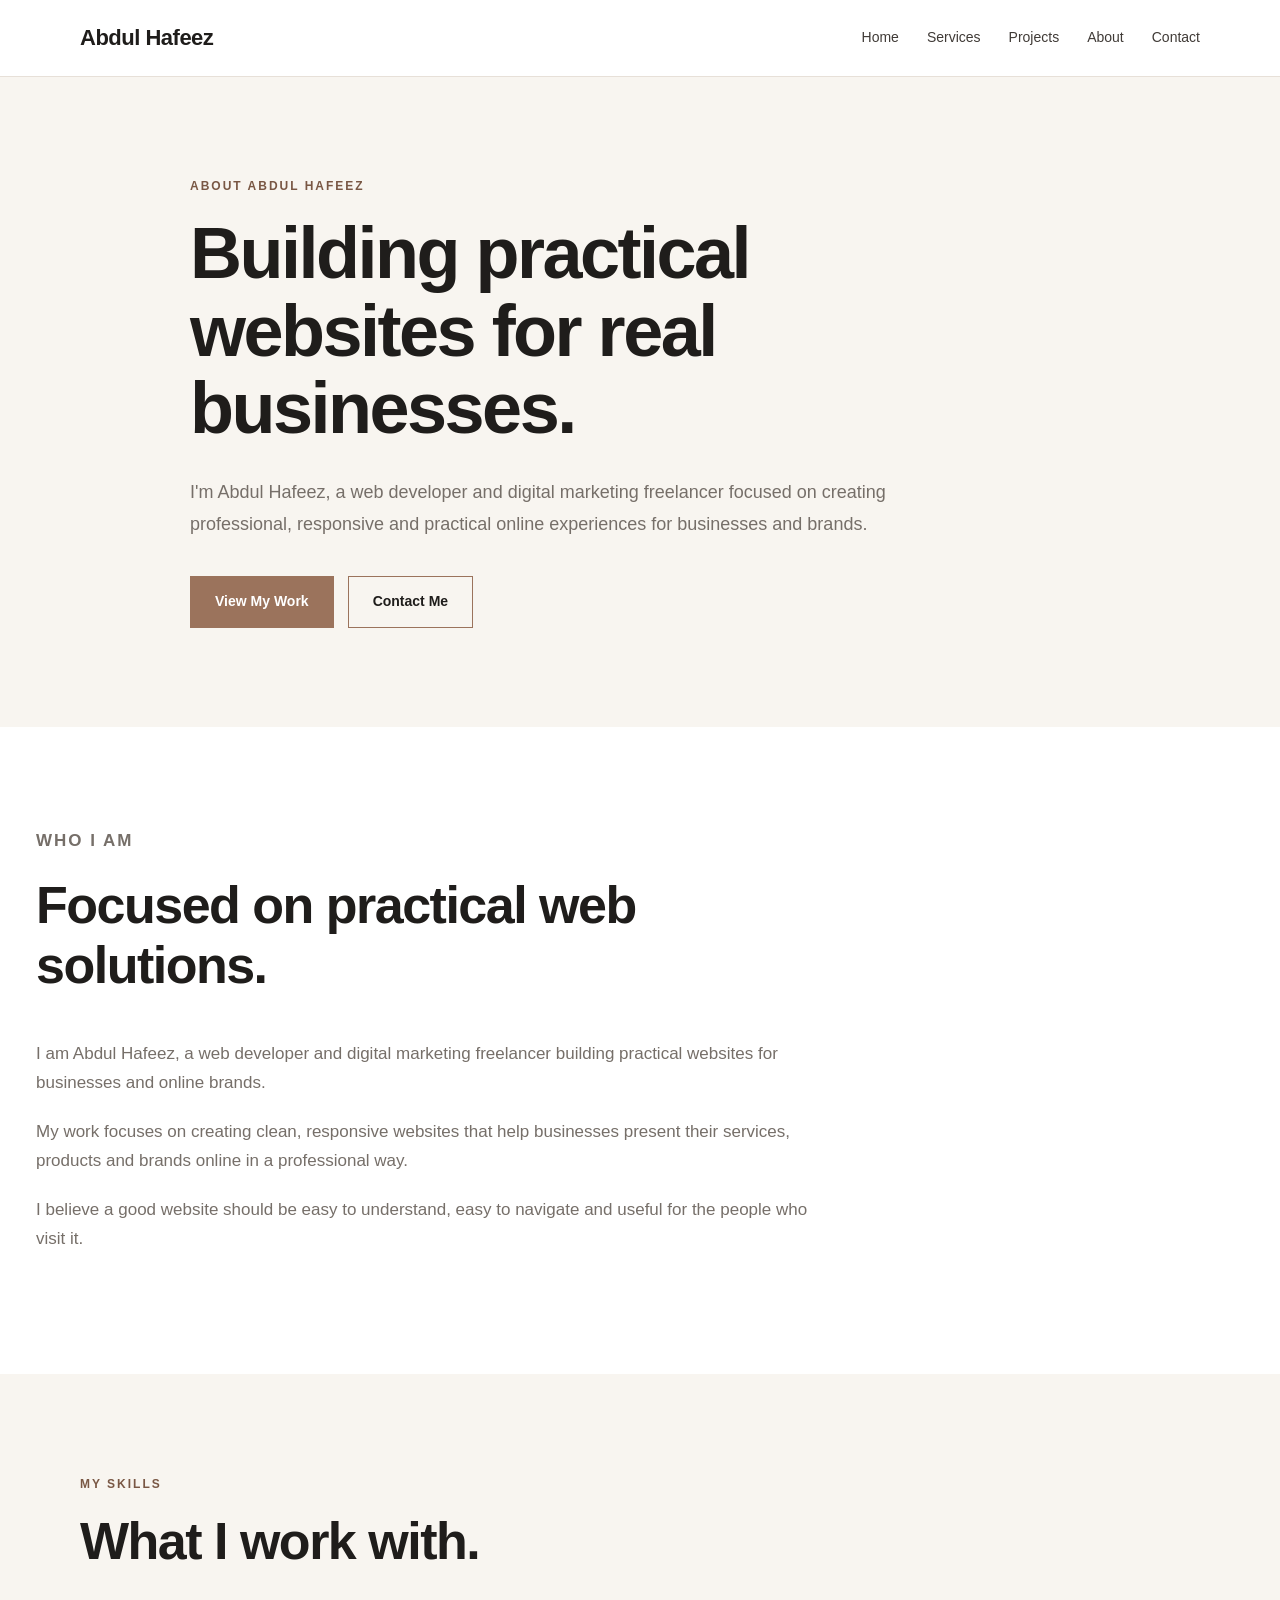
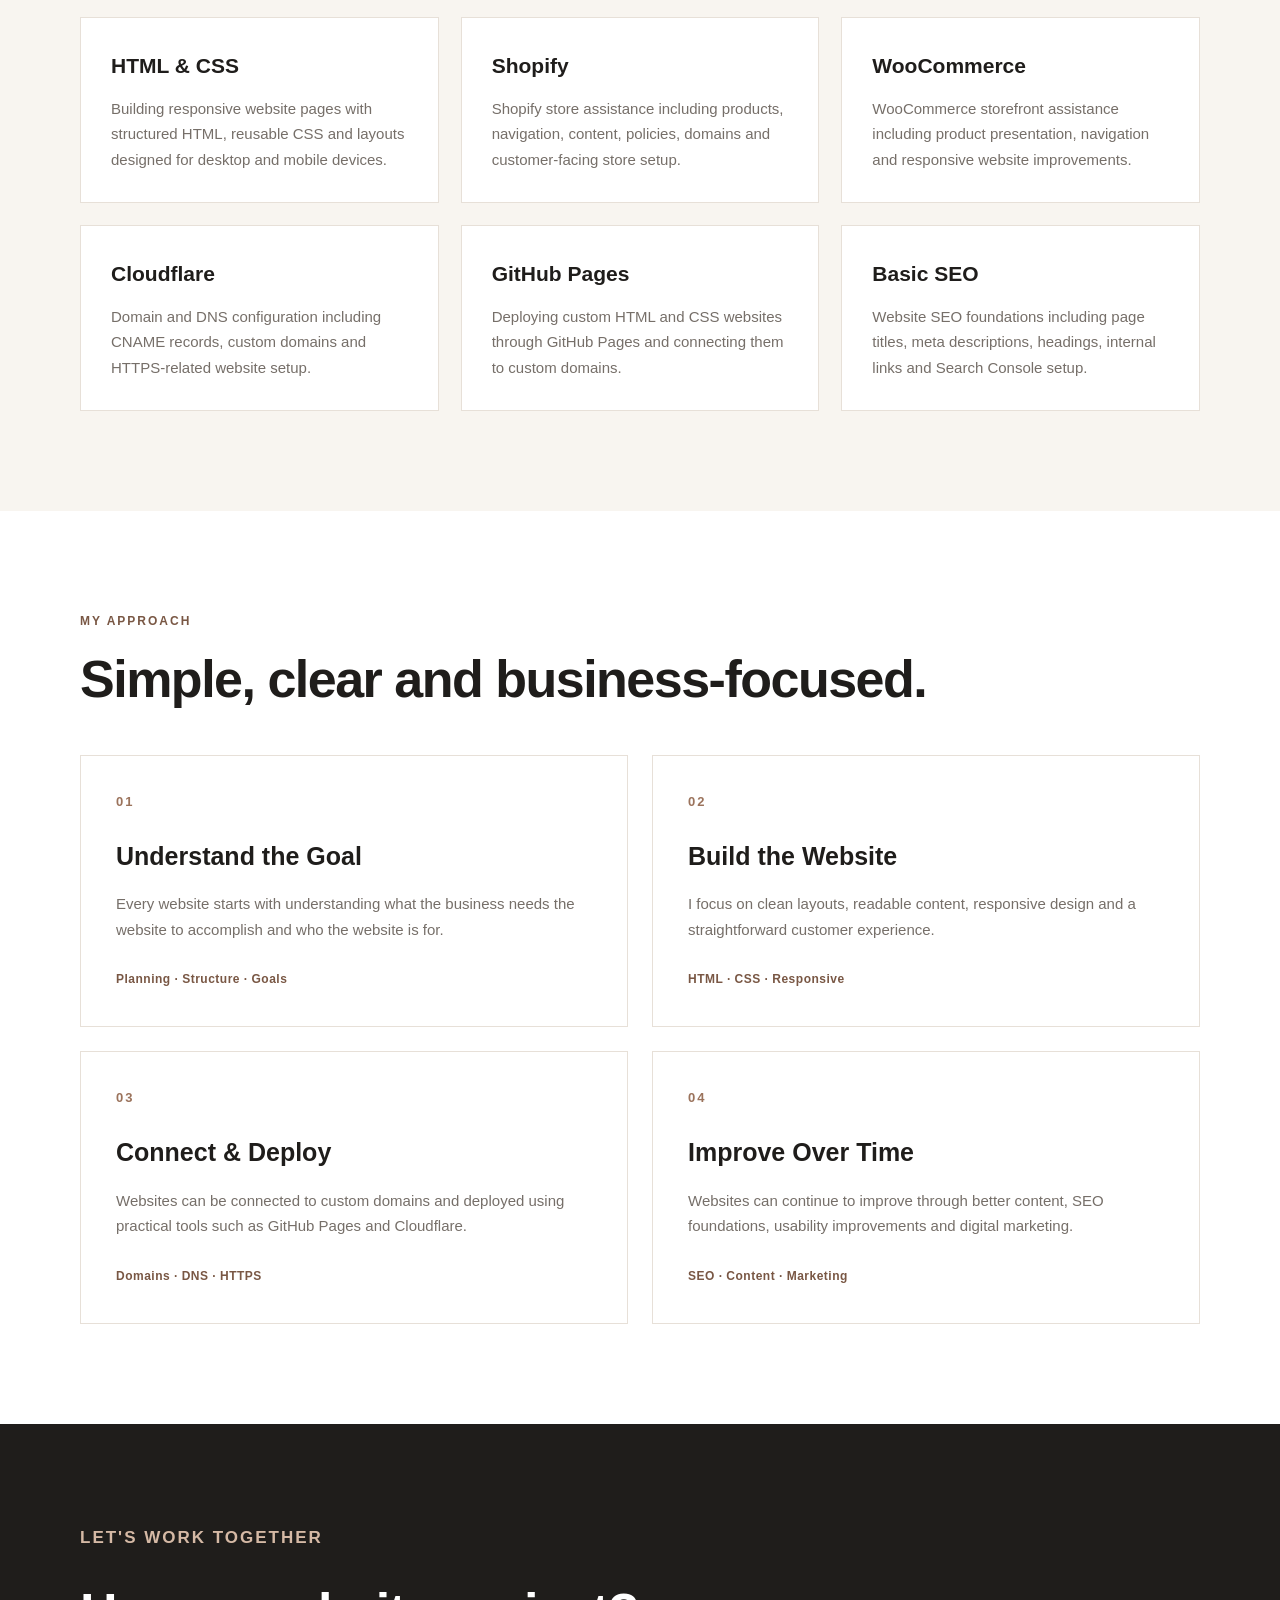
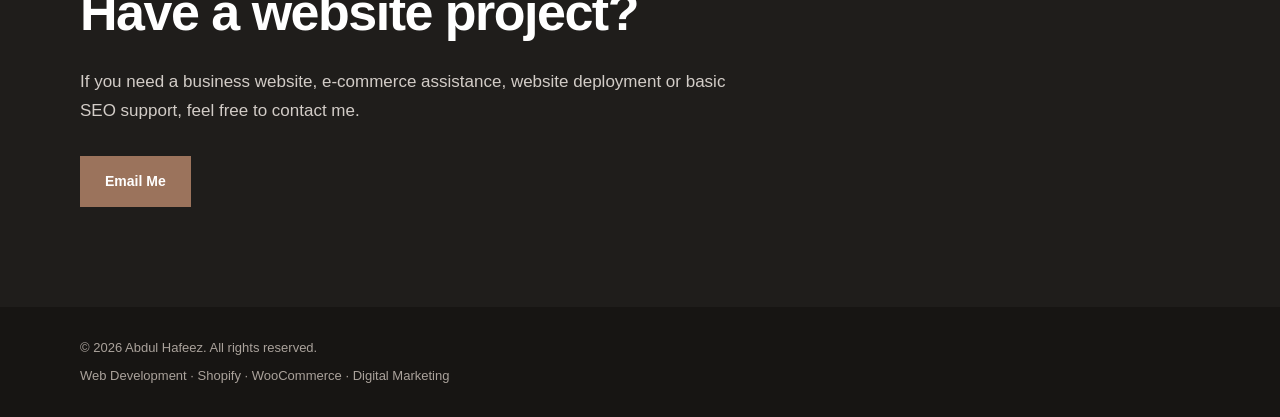
==== about.html @ 1d826103 "Create about.html" ====
<!DOCTYPE html>
<html lang="en">
<head>
  <meta charset="UTF-8">
  <meta name="viewport" content="width=device-width, initial-scale=1.0">

  <title>About Abdul Hafeez | Web Developer & Digital Marketing Freelancer</title>

  <meta name="description" content="Learn about Abdul Hafeez, a web developer and digital marketing freelancer focused on business websites, Shopify, WooCommerce, DNS, deployment and basic SEO.">

  <link rel="stylesheet" href="style.css">
</head>

<body>

<header class="site-header">
  <div class="container nav">

    <a href="index.html" class="logo">
      Abdul Hafeez
    </a>

    <nav>
      <a href="index.html">Home</a>
      <a href="services.html">Services</a>
      <a href="projects.html">Projects</a>
      <a href="about.html">About</a>
      <a href="index.html#contact">Contact</a>
    </nav>

  </div>
</header>


<main>

<section class="hero">
  <div class="container hero-content">

    <div>
      <p class="eyebrow">ABOUT ABDUL HAFEEZ</p>

      <h1>
        Building practical websites
        for real businesses.
      </h1>

      <p class="hero-text">
        I'm Abdul Hafeez, a web developer and digital marketing freelancer
        focused on creating professional, responsive and practical online
        experiences for businesses and brands.
      </p>

      <div class="hero-buttons">
        <a href="projects.html" class="button primary">View My Work</a>
        <a href="index.html#contact" class="button secondary">Contact Me</a>
      </div>
    </div>

  </div>
</section>


<section class="section about-section">
  <div class="container">

    <p class="eyebrow">WHO I AM</p>

    <h2>Focused on practical web solutions.</h2>

    <p>
      I am Abdul Hafeez, a web developer and digital marketing freelancer
      building practical websites for businesses and online brands.
    </p>

    <p>
      My work focuses on creating clean, responsive websites that help
      businesses present their services, products and brands online in
      a professional way.
    </p>

    <p>
      I believe a good website should be easy to understand, easy to
      navigate and useful for the people who visit it.
    </p>

  </div>
</section>


<section class="section projects-section">
  <div class="container">

    <p class="eyebrow">MY SKILLS</p>

    <h2>What I work with.</h2>

    <div class="service-grid">

      <article class="card">
        <h3>HTML & CSS</h3>
        <p>
          Building responsive website pages with structured HTML,
          reusable CSS and layouts designed for desktop and mobile devices.
        </p>
      </article>


      <article class="card">
        <h3>Shopify</h3>
        <p>
          Shopify store assistance including products, navigation,
          content, policies, domains and customer-facing store setup.
        </p>
      </article>


      <article class="card">
        <h3>WooCommerce</h3>
        <p>
          WooCommerce storefront assistance including product
          presentation, navigation and responsive website improvements.
        </p>
      </article>


      <article class="card">
        <h3>Cloudflare</h3>
        <p>
          Domain and DNS configuration including CNAME records,
          custom domains and HTTPS-related website setup.
        </p>
      </article>


      <article class="card">
        <h3>GitHub Pages</h3>
        <p>
          Deploying custom HTML and CSS websites through GitHub Pages
          and connecting them to custom domains.
        </p>
      </article>


      <article class="card">
        <h3>Basic SEO</h3>
        <p>
          Website SEO foundations including page titles, meta
          descriptions, headings, internal links and Search Console setup.
        </p>
      </article>

    </div>

  </div>
</section>


<section class="section">
  <div class="container">

    <p class="eyebrow">MY APPROACH</p>

    <h2>Simple, clear and business-focused.</h2>

    <div class="project-grid">

      <article class="project-card">
        <div class="project-number">01</div>

        <h3>Understand the Goal</h3>

        <p>
          Every website starts with understanding what the business
          needs the website to accomplish and who the website is for.
        </p>

        <span>Planning · Structure · Goals</span>
      </article>


      <article class="project-card">
        <div class="project-number">02</div>

        <h3>Build the Website</h3>

        <p>
          I focus on clean layouts, readable content, responsive design
          and a straightforward customer experience.
        </p>

        <span>HTML · CSS · Responsive</span>
      </article>


      <article class="project-card">
        <div class="project-number">03</div>

        <h3>Connect & Deploy</h3>

        <p>
          Websites can be connected to custom domains and deployed using
          practical tools such as GitHub Pages and Cloudflare.
        </p>

        <span>Domains · DNS · HTTPS</span>
      </article>


      <article class="project-card">
        <div class="project-number">04</div>

        <h3>Improve Over Time</h3>

        <p>
          Websites can continue to improve through better content,
          SEO foundations, usability improvements and digital marketing.
        </p>

        <span>SEO · Content · Marketing</span>
      </article>

    </div>

  </div>
</section>


<section class="section contact-section">
  <div class="container">

    <p class="eyebrow">LET'S WORK TOGETHER</p>

    <h2>Have a website project?</h2>

    <p>
      If you need a business website, e-commerce assistance,
      website deployment or basic SEO support, feel free to contact me.
    </p>

    <a href="mailto:abdulhafeez@thetradetrove.com" class="button primary">
      Email Me
    </a>

  </div>
</section>

</main>


<footer class="site-footer">
  <div class="container">

    <p>
      © 2026 Abdul Hafeez. All rights reserved.
    </p>

    <p>
      Web Development · Shopify · WooCommerce · Digital Marketing
    </p>

  </div>
</footer>

</body>
</html>
---- style.css ----
/* =========================================
   ABDUL HAFEEZ PORTFOLIO
   Main stylesheet
   ========================================= */

:root {
  --dark: #1f1d1b;
  --text: #403b37;
  --muted: #766f69;
  --cream: #f8f5f0;
  --white: #ffffff;
  --accent: #9b735c;
  --accent-dark: #795744;
  --border: #e7e0d8;
}

* {
  margin: 0;
  padding: 0;
  box-sizing: border-box;
}

html {
  scroll-behavior: smooth;
}

body {
  font-family: Arial, Helvetica, sans-serif;
  color: var(--text);
  background: var(--white);
  line-height: 1.7;
}

a {
  text-decoration: none;
  color: inherit;
}

.container {
  width: min(1120px, 92%);
  margin: 0 auto;
}


/* HEADER */

.site-header {
  position: sticky;
  top: 0;
  z-index: 1000;
  background: rgba(255, 255, 255, 0.96);
  border-bottom: 1px solid var(--border);
}

.nav {
  min-height: 76px;
  display: flex;
  align-items: center;
  justify-content: space-between;
  gap: 30px;
}

.logo {
  font-size: 22px;
  font-weight: 700;
  letter-spacing: -0.5px;
  color: var(--dark);
}

nav {
  display: flex;
  align-items: center;
  gap: 28px;
}

nav a {
  font-size: 14px;
  color: var(--text);
  transition: 0.2s ease;
}

nav a:hover {
  color: var(--accent);
}


/* HERO */

.hero {
  background: var(--cream);
  min-height: 650px;
  display: flex;
  align-items: center;
}

.hero-content {
  padding: 90px 0;
  max-width: 900px;
}

.eyebrow {
  color: var(--accent-dark);
  font-size: 12px;
  font-weight: 700;
  letter-spacing: 2px;
  margin-bottom: 18px;
}

h1 {
  max-width: 850px;
  color: var(--dark);
  font-size: clamp(42px, 6vw, 72px);
  line-height: 1.08;
  letter-spacing: -2.5px;
  margin-bottom: 28px;
}

.hero-text {
  max-width: 700px;
  color: var(--muted);
  font-size: 18px;
  line-height: 1.8;
  margin-bottom: 35px;
}

.hero-buttons {
  display: flex;
  gap: 14px;
  flex-wrap: wrap;
}

.button {
  display: inline-block;
  padding: 13px 24px;
  border: 1px solid var(--accent);
  font-size: 14px;
  font-weight: 700;
  transition: 0.2s ease;
}

.button.primary {
  background: var(--accent);
  color: var(--white);
}

.button.primary:hover {
  background: var(--accent-dark);
  border-color: var(--accent-dark);
}

.button.secondary {
  background: transparent;
  color: var(--dark);
}

.button.secondary:hover {
  background: var(--white);
}


/* GENERAL SECTIONS */

.section {
  padding: 100px 0;
}

.section h2 {
  color: var(--dark);
  font-size: clamp(34px, 5vw, 52px);
  line-height: 1.15;
  letter-spacing: -1.5px;
  margin-bottom: 45px;
}


/* SERVICES */

.service-grid {
  display: grid;
  grid-template-columns: repeat(3, 1fr);
  gap: 22px;
}

.card {
  padding: 30px;
  border: 1px solid var(--border);
  background: var(--white);
  transition: 0.2s ease;
}

.card:hover {
  transform: translateY(-4px);
  border-color: var(--accent);
}

.card h3 {
  color: var(--dark);
  font-size: 21px;
  margin-bottom: 12px;
}

.card p {
  color: var(--muted);
  font-size: 15px;
}


/* PROJECTS */

.projects-section {
  background: var(--cream);
}

.project-grid {
  display: grid;
  grid-template-columns: repeat(2, 1fr);
  gap: 24px;
}

.project-card {
  position: relative;
  padding: 35px;
  background: var(--white);
  border: 1px solid var(--border);
  min-height: 270px;
}

.project-number {
  color: var(--accent);
  font-size: 13px;
  font-weight: 700;
  letter-spacing: 2px;
  margin-bottom: 22px;
}

.project-card h3 {
  color: var(--dark);
  font-size: 25px;
  margin-bottom: 14px;
}

.project-card p {
  color: var(--muted);
  font-size: 15px;
  margin-bottom: 22px;
}

.project-card span {
  color: var(--accent-dark);
  font-size: 12px;
  font-weight: 700;
  letter-spacing: 0.5px;
}


/* ABOUT */

.about-section {
  max-width: 900px;
}

.about-section p {
  max-width: 800px;
  color: var(--muted);
  font-size: 17px;
  margin-bottom: 20px;
}


/* CONTACT */

.contact-section {
  background: var(--dark);
}

.contact-section .eyebrow {
  color: #d5b9a5;
}

.contact-section h2 {
  color: var(--white);
  margin-bottom: 25px;
}

.contact-section p {
  max-width: 680px;
  color: #d2ccc7;
  font-size: 17px;
  margin-bottom: 30px;
}


/* FOOTER */

.site-footer {
  padding: 30px 0;
  background: #171513;
  color: #aaa29b;
  font-size: 13px;
}

.site-footer p + p {
  margin-top: 5px;
}


/* MOBILE */

@media (max-width: 800px) {

  .nav {
    min-height: auto;
    padding: 20px 0;
    align-items: flex-start;
    flex-direction: column;
  }

  nav {
    width: 100%;
    gap: 16px;
    flex-wrap: wrap;
  }

  nav a {
    font-size: 13px;
  }

  .hero {
    min-height: auto;
  }

  .hero-content {
    padding: 75px 0;
  }

  h1 {
    font-size: 46px;
    letter-spacing: -1.8px;
  }

  .hero-text {
    font-size: 16px;
  }

  .section {
    padding: 75px 0;
  }

  .service-grid {
    grid-template-columns: 1fr;
  }

  .project-grid {
    grid-template-columns: 1fr;
  }

}


@media (max-width: 500px) {

  .container {
    width: 90%;
  }

  h1 {
    font-size: 38px;
  }

  .section h2 {
    font-size: 34px;
  }

  .button {
    width: 100%;
    text-align: center;
  }

}
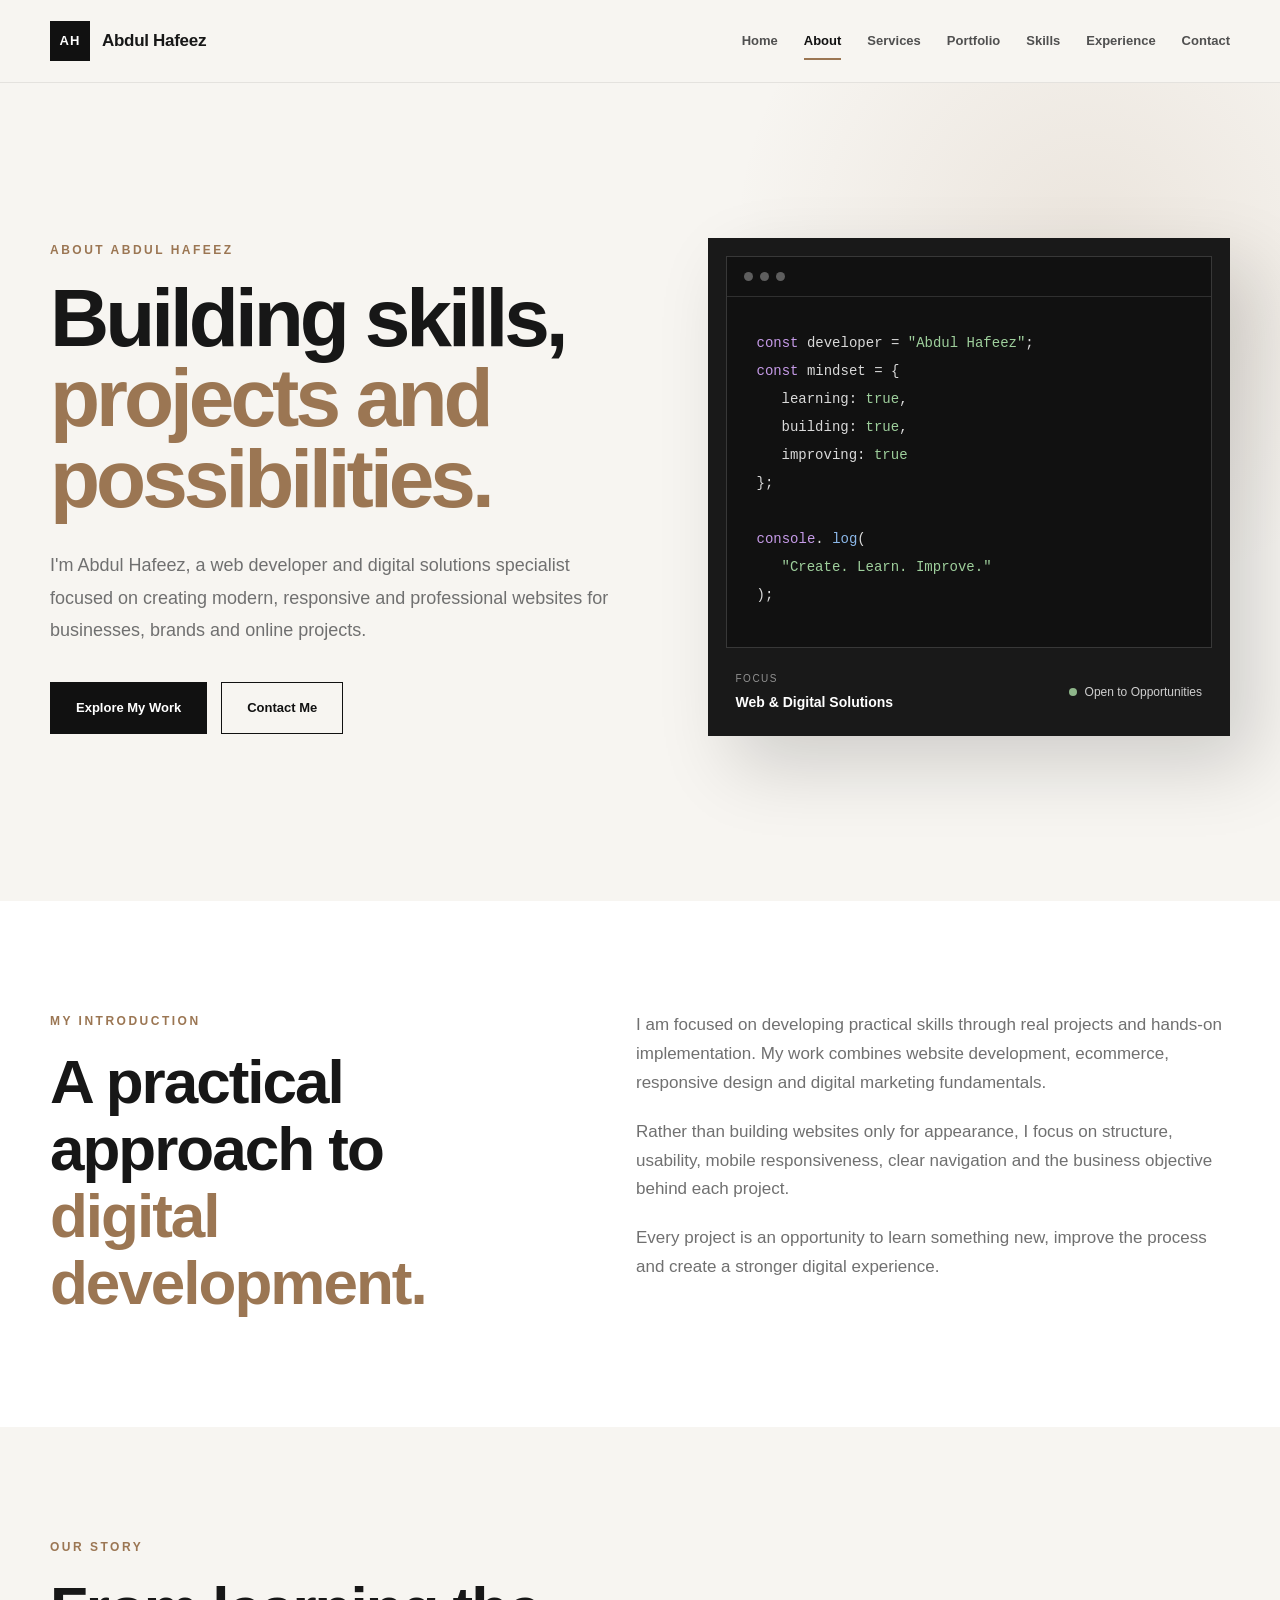
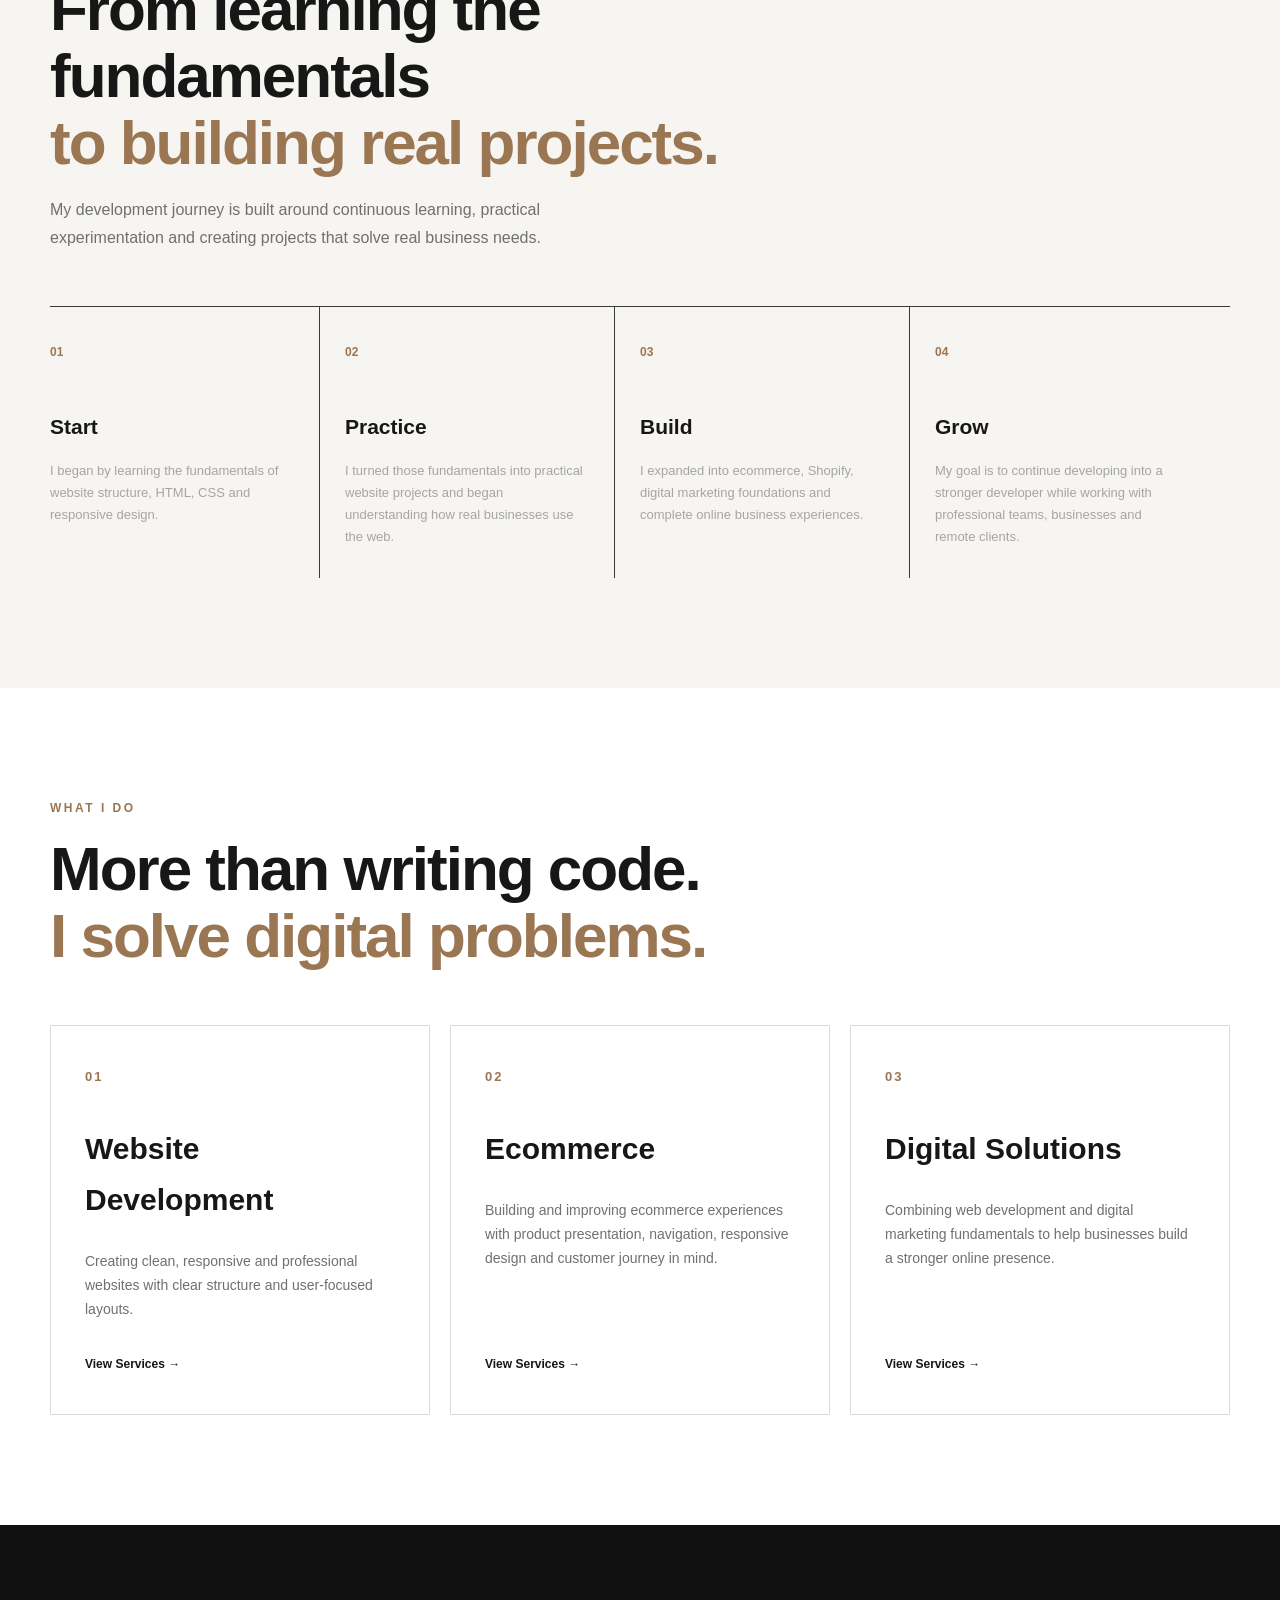
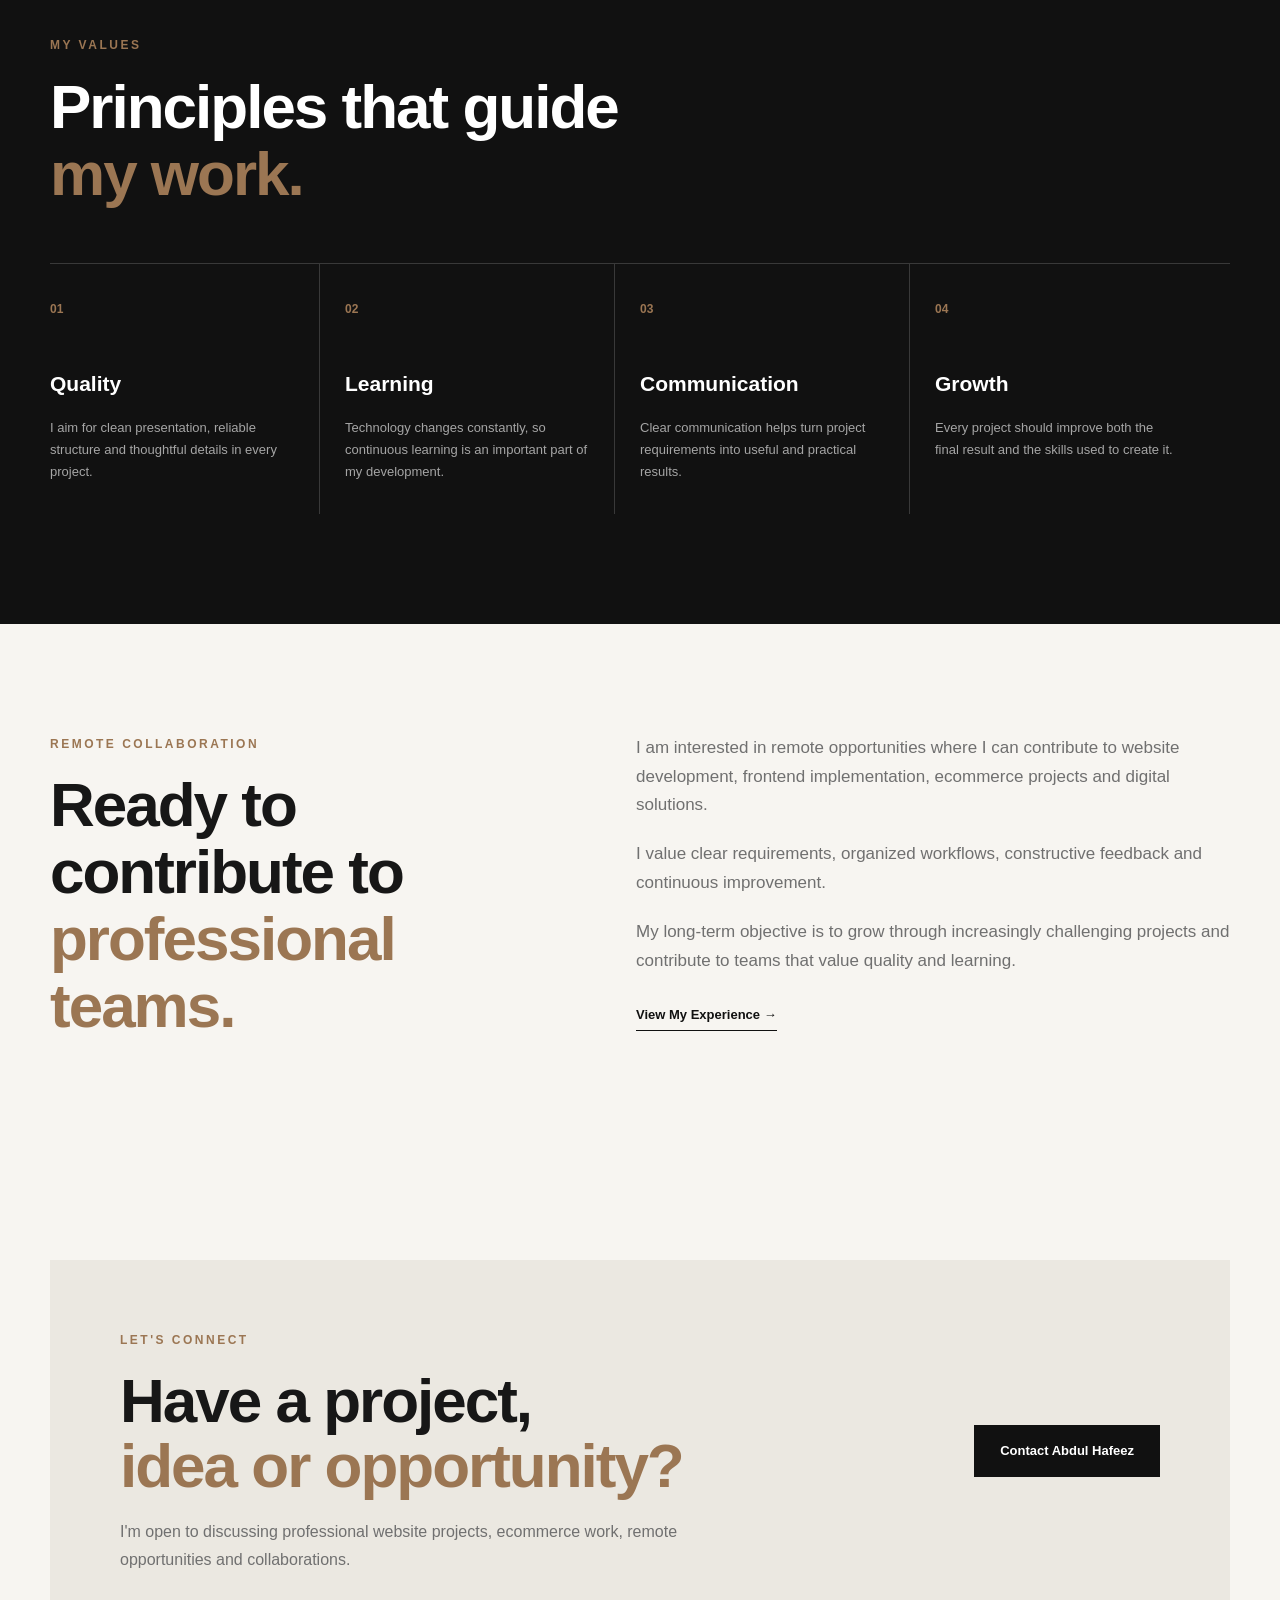
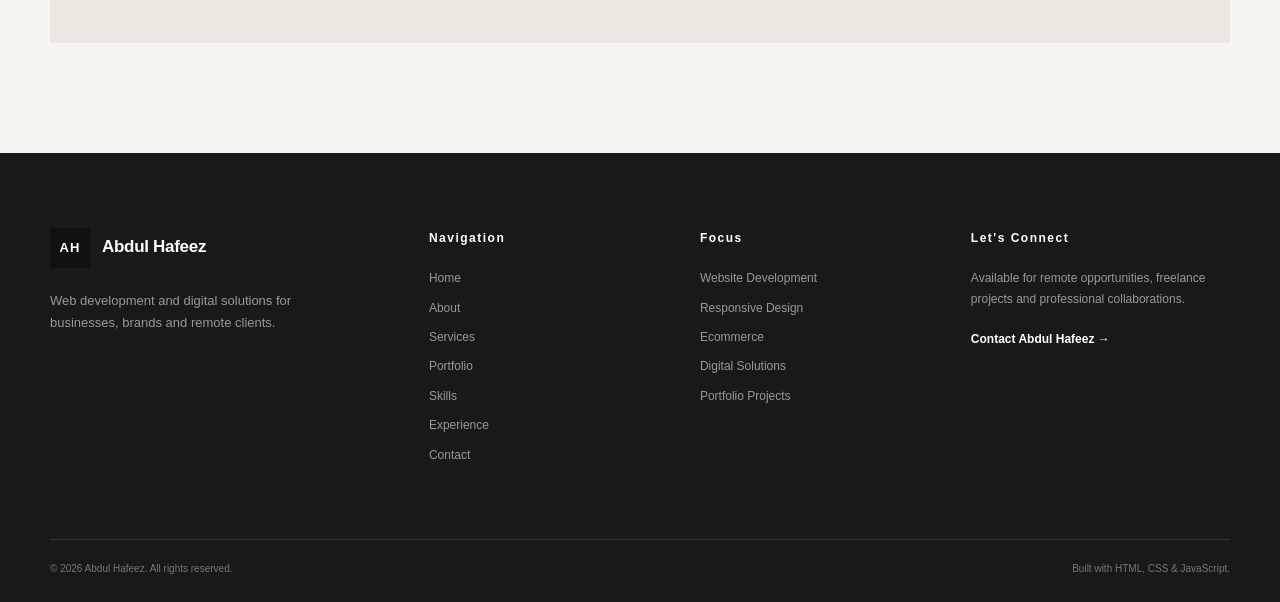
==== commit 9779c6f9: "Update about.html" ====
--- a/about.html
+++ b/about.html
@@ -1,266 +1,777 @@
+
 <!DOCTYPE html>
 <html lang="en">
 <head>
   <meta charset="UTF-8">
   <meta name="viewport" content="width=device-width, initial-scale=1.0">
 
-  <title>About Abdul Hafeez | Web Developer & Digital Marketing Freelancer</title>
-
-  <meta name="description" content="Learn about Abdul Hafeez, a web developer and digital marketing freelancer focused on business websites, Shopify, WooCommerce, DNS, deployment and basic SEO.">
+  <title>About Abdul Hafeez | Web Developer & Digital Solutions Specialist</title>
+
+  <meta name="description" content="Learn about Abdul Hafeez, a web developer focused on responsive websites, ecommerce solutions, digital experiences and practical business-focused web development.">
+
+  <meta name="keywords" content="About Abdul Hafeez, Web Developer, Frontend Developer, Website Developer, Ecommerce Developer, Digital Solutions Specialist">
+
+  <meta name="author" content="Abdul Hafeez">
+  <meta name="robots" content="index, follow">
+
+  <meta property="og:title" content="About Abdul Hafeez | Web Developer">
+  <meta property="og:description" content="Discover Abdul Hafeez's approach to web development, digital solutions and professional website projects.">
+  <meta property="og:type" content="website">
 
   <link rel="stylesheet" href="style.css">
 </head>
 
 <body>
 
-<header class="site-header">
-  <div class="container nav">
-
-    <a href="index.html" class="logo">
-      Abdul Hafeez
-    </a>
-
-    <nav>
-      <a href="index.html">Home</a>
-      <a href="services.html">Services</a>
-      <a href="projects.html">Projects</a>
-      <a href="about.html">About</a>
-      <a href="index.html#contact">Contact</a>
-    </nav>
-
-  </div>
-</header>
-
-
-<main>
-
-<section class="hero">
-  <div class="container hero-content">
-
-    <div>
-      <p class="eyebrow">ABOUT ABDUL HAFEEZ</p>
-
-      <h1>
-        Building practical websites
-        for real businesses.
-      </h1>
-
-      <p class="hero-text">
-        I'm Abdul Hafeez, a web developer and digital marketing freelancer
-        focused on creating professional, responsive and practical online
-        experiences for businesses and brands.
+  <!-- =========================
+       HEADER
+  ========================== -->
+
+  <header class="site-header">
+
+    <div class="container nav-container">
+
+      <a href="index.html" class="brand">
+        <span class="brand-mark">AH</span>
+        <span class="brand-name">Abdul Hafeez</span>
+      </a>
+
+      <button class="menu-toggle" aria-label="Open navigation">
+        ☰
+      </button>
+
+      <nav class="main-nav">
+
+        <a href="index.html">Home</a>
+
+        <a href="about.html" class="active">
+          About
+        </a>
+
+        <a href="services.html">
+          Services
+        </a>
+
+        <a href="portfolio.html">
+          Portfolio
+        </a>
+
+        <a href="skills.html">
+          Skills
+        </a>
+
+        <a href="experience.html">
+          Experience
+        </a>
+
+        <a href="contact.html">
+          Contact
+        </a>
+
+      </nav>
+
+    </div>
+
+  </header>
+
+
+  <main>
+
+    <!-- =========================
+         PAGE HERO
+    ========================== -->
+
+    <section class="hero">
+
+      <div class="container hero-grid">
+
+        <div class="hero-content">
+
+          <p class="eyebrow">
+            ABOUT ABDUL HAFEEZ
+          </p>
+
+          <h1>
+            Building skills,
+            <span>projects and possibilities.</span>
+          </h1>
+
+          <p class="hero-text">
+            I'm Abdul Hafeez, a web developer and digital solutions
+            specialist focused on creating modern, responsive and
+            professional websites for businesses, brands and online
+            projects.
+          </p>
+
+          <div class="hero-buttons">
+
+            <a href="portfolio.html" class="btn btn-primary">
+              Explore My Work
+            </a>
+
+            <a href="contact.html" class="btn btn-secondary">
+              Contact Me
+            </a>
+
+          </div>
+
+        </div>
+
+
+        <div class="hero-card">
+
+          <div class="code-window">
+
+            <div class="window-top">
+              <span></span>
+              <span></span>
+              <span></span>
+            </div>
+
+            <div class="code-content">
+
+              <p>
+                <span class="code-purple">const</span>
+                developer =
+                <span class="code-green">"Abdul Hafeez"</span>;
+              </p>
+
+              <p>
+                <span class="code-purple">const</span>
+                mindset = {
+              </p>
+
+              <p class="indent">
+                learning:
+                <span class="code-green">true</span>,
+              </p>
+
+              <p class="indent">
+                building:
+                <span class="code-green">true</span>,
+              </p>
+
+              <p class="indent">
+                improving:
+                <span class="code-green">true</span>
+              </p>
+
+              <p>};</p>
+
+              <br>
+
+              <p>
+                <span class="code-purple">console</span>.
+                <span class="code-blue">log</span>(
+              </p>
+
+              <p class="indent">
+                <span class="code-green">
+                  "Create. Learn. Improve."
+                </span>
+              </p>
+
+              <p>);</p>
+
+            </div>
+
+          </div>
+
+          <div class="hero-card-bottom">
+
+            <div>
+              <small>FOCUS</small>
+              <strong>Web & Digital Solutions</strong>
+            </div>
+
+            <div class="availability">
+              <span></span>
+              Open to Opportunities
+            </div>
+
+          </div>
+
+        </div>
+
+      </div>
+
+    </section>
+
+
+    <!-- =========================
+         INTRODUCTION
+    ========================== -->
+
+    <section class="section about-preview">
+
+      <div class="container two-column">
+
+        <div>
+
+          <p class="section-label">
+            MY INTRODUCTION
+          </p>
+
+          <h2>
+            A practical approach to
+            <span>digital development.</span>
+          </h2>
+
+        </div>
+
+        <div>
+
+          <p>
+            I am focused on developing practical skills through real
+            projects and hands-on implementation. My work combines
+            website development, ecommerce, responsive design and
+            digital marketing fundamentals.
+          </p>
+
+          <p>
+            Rather than building websites only for appearance, I focus
+            on structure, usability, mobile responsiveness, clear
+            navigation and the business objective behind each project.
+          </p>
+
+          <p>
+            Every project is an opportunity to learn something new,
+            improve the process and create a stronger digital experience.
+          </p>
+
+        </div>
+
+      </div>
+
+    </section>
+
+
+    <!-- =========================
+         OUR STORY
+    ========================== -->
+
+    <section class="section services-section">
+
+      <div class="container">
+
+        <div class="section-heading">
+
+          <p class="section-label">
+            OUR STORY
+          </p>
+
+          <h2>
+            From learning the fundamentals
+            <span>to building real projects.</span>
+          </h2>
+
+          <p>
+            My development journey is built around continuous learning,
+            practical experimentation and creating projects that solve
+            real business needs.
+          </p>
+
+        </div>
+
+
+        <div class="why-grid">
+
+          <div class="why-item">
+
+            <span>01</span>
+
+            <h3>
+              Start
+            </h3>
+
+            <p>
+              I began by learning the fundamentals of website structure,
+              HTML, CSS and responsive design.
+            </p>
+
+          </div>
+
+
+          <div class="why-item">
+
+            <span>02</span>
+
+            <h3>
+              Practice
+            </h3>
+
+            <p>
+              I turned those fundamentals into practical website projects
+              and began understanding how real businesses use the web.
+            </p>
+
+          </div>
+
+
+          <div class="why-item">
+
+            <span>03</span>
+
+            <h3>
+              Build
+            </h3>
+
+            <p>
+              I expanded into ecommerce, Shopify, digital marketing
+              foundations and complete online business experiences.
+            </p>
+
+          </div>
+
+
+          <div class="why-item">
+
+            <span>04</span>
+
+            <h3>
+              Grow
+            </h3>
+
+            <p>
+              My goal is to continue developing into a stronger developer
+              while working with professional teams, businesses and
+              remote clients.
+            </p>
+
+          </div>
+
+        </div>
+
+      </div>
+
+    </section>
+
+
+    <!-- =========================
+         WHAT I DO
+    ========================== -->
+
+    <section class="section portfolio-preview">
+
+      <div class="container">
+
+        <div class="section-heading">
+
+          <p class="section-label">
+            WHAT I DO
+          </p>
+
+          <h2>
+            More than writing code.
+            <span>I solve digital problems.</span>
+          </h2>
+
+        </div>
+
+
+        <div class="service-grid">
+
+          <article class="service-card">
+
+            <span class="service-number">
+              01
+            </span>
+
+            <h3>
+              Website Development
+            </h3>
+
+            <p>
+              Creating clean, responsive and professional websites with
+              clear structure and user-focused layouts.
+            </p>
+
+            <a href="services.html">
+              View Services →
+            </a>
+
+          </article>
+
+
+          <article class="service-card">
+
+            <span class="service-number">
+              02
+            </span>
+
+            <h3>
+              Ecommerce
+            </h3>
+
+            <p>
+              Building and improving ecommerce experiences with product
+              presentation, navigation, responsive design and customer
+              journey in mind.
+            </p>
+
+            <a href="services.html">
+              View Services →
+            </a>
+
+          </article>
+
+
+          <article class="service-card">
+
+            <span class="service-number">
+              03
+            </span>
+
+            <h3>
+              Digital Solutions
+            </h3>
+
+            <p>
+              Combining web development and digital marketing fundamentals
+              to help businesses build a stronger online presence.
+            </p>
+
+            <a href="services.html">
+              View Services →
+            </a>
+
+          </article>
+
+        </div>
+
+      </div>
+
+    </section>
+
+
+    <!-- =========================
+         VALUES
+    ========================== -->
+
+    <section class="section why-section">
+
+      <div class="container">
+
+        <div class="section-heading">
+
+          <p class="section-label">
+            MY VALUES
+          </p>
+
+          <h2>
+            Principles that guide
+            <span>my work.</span>
+          </h2>
+
+        </div>
+
+
+        <div class="why-grid">
+
+          <div class="why-item">
+
+            <span>01</span>
+
+            <h3>
+              Quality
+            </h3>
+
+            <p>
+              I aim for clean presentation, reliable structure and
+              thoughtful details in every project.
+            </p>
+
+          </div>
+
+
+          <div class="why-item">
+
+            <span>02</span>
+
+            <h3>
+              Learning
+            </h3>
+
+            <p>
+              Technology changes constantly, so continuous learning is
+              an important part of my development.
+            </p>
+
+          </div>
+
+
+          <div class="why-item">
+
+            <span>03</span>
+
+            <h3>
+              Communication
+            </h3>
+
+            <p>
+              Clear communication helps turn project requirements into
+              useful and practical results.
+            </p>
+
+          </div>
+
+
+          <div class="why-item">
+
+            <span>04</span>
+
+            <h3>
+              Growth
+            </h3>
+
+            <p>
+              Every project should improve both the final result and
+              the skills used to create it.
+            </p>
+
+          </div>
+
+        </div>
+
+      </div>
+
+    </section>
+
+
+    <!-- =========================
+         REMOTE WORK
+    ========================== -->
+
+    <section class="section skills-preview">
+
+      <div class="container two-column">
+
+        <div>
+
+          <p class="section-label">
+            REMOTE COLLABORATION
+          </p>
+
+          <h2>
+            Ready to contribute to
+            <span>professional teams.</span>
+          </h2>
+
+        </div>
+
+
+        <div>
+
+          <p>
+            I am interested in remote opportunities where I can contribute
+            to website development, frontend implementation, ecommerce
+            projects and digital solutions.
+          </p>
+
+          <p>
+            I value clear requirements, organized workflows, constructive
+            feedback and continuous improvement.
+          </p>
+
+          <p>
+            My long-term objective is to grow through increasingly
+            challenging projects and contribute to teams that value
+            quality and learning.
+          </p>
+
+          <a href="experience.html" class="text-link">
+            View My Experience →
+          </a>
+
+        </div>
+
+      </div>
+
+    </section>
+
+
+    <!-- =========================
+         CTA
+    ========================== -->
+
+    <section class="section experience-cta">
+
+      <div class="container cta-box">
+
+        <div>
+
+          <p class="section-label">
+            LET'S CONNECT
+          </p>
+
+          <h2>
+            Have a project,
+            <span>idea or opportunity?</span>
+          </h2>
+
+          <p>
+            I'm open to discussing professional website projects,
+            ecommerce work, remote opportunities and collaborations.
+          </p>
+
+        </div>
+
+        <a href="contact.html" class="btn btn-primary">
+          Contact Abdul Hafeez
+        </a>
+
+      </div>
+
+    </section>
+
+  </main>
+
+
+  <!-- =========================
+       FOOTER
+  ========================== -->
+
+  <footer class="site-footer">
+
+    <div class="container footer-grid">
+
+      <div class="footer-brand">
+
+        <a href="index.html" class="brand">
+
+          <span class="brand-mark">
+            AH
+          </span>
+
+          <span class="brand-name">
+            Abdul Hafeez
+          </span>
+
+        </a>
+
+        <p>
+          Web development and digital solutions for businesses,
+          brands and remote clients.
+        </p>
+
+      </div>
+
+
+      <div class="footer-links">
+
+        <h4>
+          Navigation
+        </h4>
+
+        <a href="index.html">
+          Home
+        </a>
+
+        <a href="about.html">
+          About
+        </a>
+
+        <a href="services.html">
+          Services
+        </a>
+
+        <a href="portfolio.html">
+          Portfolio
+        </a>
+
+        <a href="skills.html">
+          Skills
+        </a>
+
+        <a href="experience.html">
+          Experience
+        </a>
+
+        <a href="contact.html">
+          Contact
+        </a>
+
+      </div>
+
+
+      <div class="footer-links">
+
+        <h4>
+          Focus
+        </h4>
+
+        <a href="services.html">
+          Website Development
+        </a>
+
+        <a href="services.html">
+          Responsive Design
+        </a>
+
+        <a href="services.html">
+          Ecommerce
+        </a>
+
+        <a href="services.html">
+          Digital Solutions
+        </a>
+
+        <a href="portfolio.html">
+          Portfolio Projects
+        </a>
+
+      </div>
+
+
+      <div class="footer-contact">
+
+        <h4>
+          Let's Connect
+        </h4>
+
+        <p>
+          Available for remote opportunities,
+          freelance projects and professional collaborations.
+        </p>
+
+        <a href="contact.html" class="footer-contact-link">
+          Contact Abdul Hafeez →
+        </a>
+
+      </div>
+
+    </div>
+
+
+    <div class="container footer-bottom">
+
+      <p>
+        © 2026 Abdul Hafeez. All rights reserved.
       </p>
 
-      <div class="hero-buttons">
-        <a href="projects.html" class="button primary">View My Work</a>
-        <a href="index.html#contact" class="button secondary">Contact Me</a>
-      </div>
+      <p>
+        Built with HTML, CSS & JavaScript.
+      </p>
+
     </div>
 
-  </div>
-</section>
-
-
-<section class="section about-section">
-  <div class="container">
-
-    <p class="eyebrow">WHO I AM</p>
-
-    <h2>Focused on practical web solutions.</h2>
-
-    <p>
-      I am Abdul Hafeez, a web developer and digital marketing freelancer
-      building practical websites for businesses and online brands.
-    </p>
-
-    <p>
-      My work focuses on creating clean, responsive websites that help
-      businesses present their services, products and brands online in
-      a professional way.
-    </p>
-
-    <p>
-      I believe a good website should be easy to understand, easy to
-      navigate and useful for the people who visit it.
-    </p>
-
-  </div>
-</section>
-
-
-<section class="section projects-section">
-  <div class="container">
-
-    <p class="eyebrow">MY SKILLS</p>
-
-    <h2>What I work with.</h2>
-
-    <div class="service-grid">
-
-      <article class="card">
-        <h3>HTML & CSS</h3>
-        <p>
-          Building responsive website pages with structured HTML,
-          reusable CSS and layouts designed for desktop and mobile devices.
-        </p>
-      </article>
-
-
-      <article class="card">
-        <h3>Shopify</h3>
-        <p>
-          Shopify store assistance including products, navigation,
-          content, policies, domains and customer-facing store setup.
-        </p>
-      </article>
-
-
-      <article class="card">
-        <h3>WooCommerce</h3>
-        <p>
-          WooCommerce storefront assistance including product
-          presentation, navigation and responsive website improvements.
-        </p>
-      </article>
-
-
-      <article class="card">
-        <h3>Cloudflare</h3>
-        <p>
-          Domain and DNS configuration including CNAME records,
-          custom domains and HTTPS-related website setup.
-        </p>
-      </article>
-
-
-      <article class="card">
-        <h3>GitHub Pages</h3>
-        <p>
-          Deploying custom HTML and CSS websites through GitHub Pages
-          and connecting them to custom domains.
-        </p>
-      </article>
-
-
-      <article class="card">
-        <h3>Basic SEO</h3>
-        <p>
-          Website SEO foundations including page titles, meta
-          descriptions, headings, internal links and Search Console setup.
-        </p>
-      </article>
-
-    </div>
-
-  </div>
-</section>
-
-
-<section class="section">
-  <div class="container">
-
-    <p class="eyebrow">MY APPROACH</p>
-
-    <h2>Simple, clear and business-focused.</h2>
-
-    <div class="project-grid">
-
-      <article class="project-card">
-        <div class="project-number">01</div>
-
-        <h3>Understand the Goal</h3>
-
-        <p>
-          Every website starts with understanding what the business
-          needs the website to accomplish and who the website is for.
-        </p>
-
-        <span>Planning · Structure · Goals</span>
-      </article>
-
-
-      <article class="project-card">
-        <div class="project-number">02</div>
-
-        <h3>Build the Website</h3>
-
-        <p>
-          I focus on clean layouts, readable content, responsive design
-          and a straightforward customer experience.
-        </p>
-
-        <span>HTML · CSS · Responsive</span>
-      </article>
-
-
-      <article class="project-card">
-        <div class="project-number">03</div>
-
-        <h3>Connect & Deploy</h3>
-
-        <p>
-          Websites can be connected to custom domains and deployed using
-          practical tools such as GitHub Pages and Cloudflare.
-        </p>
-
-        <span>Domains · DNS · HTTPS</span>
-      </article>
-
-
-      <article class="project-card">
-        <div class="project-number">04</div>
-
-        <h3>Improve Over Time</h3>
-
-        <p>
-          Websites can continue to improve through better content,
-          SEO foundations, usability improvements and digital marketing.
-        </p>
-
-        <span>SEO · Content · Marketing</span>
-      </article>
-
-    </div>
-
-  </div>
-</section>
-
-
-<section class="section contact-section">
-  <div class="container">
-
-    <p class="eyebrow">LET'S WORK TOGETHER</p>
-
-    <h2>Have a website project?</h2>
-
-    <p>
-      If you need a business website, e-commerce assistance,
-      website deployment or basic SEO support, feel free to contact me.
-    </p>
-
-    <a href="mailto:abdulhafeez@thetradetrove.com" class="button primary">
-      Email Me
-    </a>
-
-  </div>
-</section>
-
-</main>
-
-
-<footer class="site-footer">
-  <div class="container">
-
-    <p>
-      © 2026 Abdul Hafeez. All rights reserved.
-    </p>
-
-    <p>
-      Web Development · Shopify · WooCommerce · Digital Marketing
-    </p>
-
-  </div>
-</footer>
+  </footer>
+
+
+  <!-- =========================
+       MOBILE NAVIGATION
+  ========================== -->
+
+  <script>
+
+    const menuToggle = document.querySelector(".menu-toggle");
+    const mainNav = document.querySelector(".main-nav");
+
+    menuToggle.addEventListener("click", function () {
+      mainNav.classList.toggle("open");
+    });
+
+  </script>
 
 </body>
 </html>
--- a/style.css
+++ b/style.css
@@ -1,18 +1,10 @@
-/* =========================================
-   ABDUL HAFEEZ PORTFOLIO
-   Main stylesheet
-   ========================================= */
-
-:root {
-  --dark: #1f1d1b;
-  --text: #403b37;
-  --muted: #766f69;
-  --cream: #f8f5f0;
-  --white: #ffffff;
-  --accent: #9b735c;
-  --accent-dark: #795744;
-  --border: #e7e0d8;
-}
+
+/* =========================================================
+   ABDUL HAFEEZ — PREMIUM DEVELOPER PORTFOLIO
+   MASTER GLOBAL STYLESHEET
+   ========================================================= */
+
+/* ---------- RESET ---------- */
 
 * {
   margin: 0;
@@ -26,354 +18,1083 @@
 
 body {
   font-family: Arial, Helvetica, sans-serif;
-  color: var(--text);
-  background: var(--white);
+  background: #f7f5f1;
+  color: #171717;
   line-height: 1.7;
 }
 
+img {
+  max-width: 100%;
+  display: block;
+}
+
 a {
+  color: inherit;
   text-decoration: none;
-  color: inherit;
+}
+
+button {
+  font: inherit;
+}
+
+
+/* ---------- GLOBAL ---------- */
+
+:root {
+  --black: #111111;
+  --dark: #191919;
+  --text: #252525;
+  --muted: #707070;
+  --light: #f7f5f1;
+  --white: #ffffff;
+  --border: #dedbd5;
+  --soft: #ebe8e1;
+  --accent: #9b7653;
+  --accent-dark: #76583d;
 }
 
 .container {
-  width: min(1120px, 92%);
+  width: min(1180px, calc(100% - 40px));
   margin: 0 auto;
 }
 
-
-/* HEADER */
+.section {
+  padding: 110px 0;
+}
+
+.section-label,
+.eyebrow {
+  font-size: 12px;
+  font-weight: 700;
+  letter-spacing: 2.5px;
+  color: var(--accent);
+  margin-bottom: 18px;
+}
+
+.section-heading {
+  max-width: 760px;
+  margin-bottom: 55px;
+}
+
+.section-heading h2,
+.two-column h2 {
+  font-size: clamp(38px, 5vw, 62px);
+  line-height: 1.08;
+  letter-spacing: -2px;
+  font-weight: 700;
+}
+
+.section-heading h2 span,
+.two-column h2 span,
+.hero h1 span,
+.experience-cta h2 span {
+  color: var(--accent);
+  display: block;
+}
+
+.section-heading > p:last-child {
+  color: var(--muted);
+  max-width: 600px;
+  margin-top: 20px;
+}
+
+
+/* ---------- HEADER ---------- */
 
 .site-header {
   position: sticky;
   top: 0;
   z-index: 1000;
-  background: rgba(255, 255, 255, 0.96);
-  border-bottom: 1px solid var(--border);
-}
-
-.nav {
-  min-height: 76px;
+  background: rgba(247, 245, 241, 0.94);
+  border-bottom: 1px solid rgba(0, 0, 0, 0.08);
+  backdrop-filter: blur(14px);
+}
+
+.nav-container {
+  min-height: 82px;
   display: flex;
   align-items: center;
   justify-content: space-between;
   gap: 30px;
 }
 
-.logo {
-  font-size: 22px;
-  font-weight: 700;
-  letter-spacing: -0.5px;
-  color: var(--dark);
-}
-
-nav {
-  display: flex;
+.brand {
+  display: inline-flex;
   align-items: center;
-  gap: 28px;
-}
-
-nav a {
-  font-size: 14px;
-  color: var(--text);
-  transition: 0.2s ease;
-}
-
-nav a:hover {
-  color: var(--accent);
-}
-
-
-/* HERO */
+  gap: 12px;
+  font-weight: 700;
+}
+
+.brand-mark {
+  width: 40px;
+  height: 40px;
+  display: grid;
+  place-items: center;
+  background: var(--black);
+  color: var(--white);
+  font-size: 13px;
+  letter-spacing: 1px;
+}
+
+.brand-name {
+  font-size: 17px;
+  letter-spacing: -0.3px;
+}
+
+.main-nav {
+  display: flex;
+  align-items: center;
+  gap: 26px;
+}
+
+.main-nav a {
+  position: relative;
+  color: #505050;
+  font-size: 13px;
+  font-weight: 600;
+  transition: color 0.25s ease;
+}
+
+.main-nav a::after {
+  content: "";
+  position: absolute;
+  left: 0;
+  bottom: -8px;
+  width: 0;
+  height: 2px;
+  background: var(--accent);
+  transition: width 0.25s ease;
+}
+
+.main-nav a:hover,
+.main-nav a.active {
+  color: var(--black);
+}
+
+.main-nav a:hover::after,
+.main-nav a.active::after {
+  width: 100%;
+}
+
+.menu-toggle {
+  display: none;
+  border: 0;
+  background: transparent;
+  font-size: 25px;
+  cursor: pointer;
+}
+
+
+/* ---------- HERO ---------- */
 
 .hero {
-  background: var(--cream);
-  min-height: 650px;
+  min-height: calc(100vh - 82px);
   display: flex;
   align-items: center;
+  padding: 90px 0 100px;
+  background:
+    radial-gradient(circle at 85% 20%, rgba(155, 118, 83, 0.13), transparent 28%),
+    var(--light);
+}
+
+.hero-grid {
+  display: grid;
+  grid-template-columns: 1.05fr 0.95fr;
+  align-items: center;
+  gap: 80px;
 }
 
 .hero-content {
-  padding: 90px 0;
-  max-width: 900px;
-}
-
-.eyebrow {
-  color: var(--accent-dark);
-  font-size: 12px;
-  font-weight: 700;
-  letter-spacing: 2px;
-  margin-bottom: 18px;
-}
-
-h1 {
-  max-width: 850px;
-  color: var(--dark);
-  font-size: clamp(42px, 6vw, 72px);
-  line-height: 1.08;
-  letter-spacing: -2.5px;
-  margin-bottom: 28px;
+  max-width: 700px;
+}
+
+.hero h1 {
+  font-size: clamp(48px, 6.5vw, 82px);
+  line-height: 0.98;
+  letter-spacing: -4px;
+  font-weight: 800;
+  margin-bottom: 30px;
 }
 
 .hero-text {
-  max-width: 700px;
+  max-width: 650px;
   color: var(--muted);
   font-size: 18px;
   line-height: 1.8;
-  margin-bottom: 35px;
+}
+
+.hero-text strong {
+  color: var(--black);
 }
 
 .hero-buttons {
   display: flex;
+  flex-wrap: wrap;
   gap: 14px;
+  margin-top: 36px;
+}
+
+.btn {
+  display: inline-flex;
+  justify-content: center;
+  align-items: center;
+  min-height: 52px;
+  padding: 0 25px;
+  border: 1px solid var(--black);
+  font-size: 13px;
+  font-weight: 700;
+  transition:
+    transform 0.25s ease,
+    background 0.25s ease,
+    color 0.25s ease;
+}
+
+.btn:hover {
+  transform: translateY(-3px);
+}
+
+.btn-primary {
+  background: var(--black);
+  color: var(--white);
+}
+
+.btn-primary:hover {
+  background: var(--accent);
+  border-color: var(--accent);
+}
+
+.btn-secondary {
+  background: transparent;
+  color: var(--black);
+}
+
+.btn-secondary:hover {
+  background: var(--black);
+  color: var(--white);
+}
+
+.hero-trust {
+  display: flex;
   flex-wrap: wrap;
-}
-
-.button {
+  gap: 35px;
+  margin-top: 55px;
+  padding-top: 25px;
+  border-top: 1px solid var(--border);
+}
+
+.hero-trust div {
+  display: flex;
+  flex-direction: column;
+}
+
+.hero-trust strong {
+  font-size: 22px;
+  color: var(--accent);
+}
+
+.hero-trust span {
+  font-size: 12px;
+  color: var(--muted);
+}
+
+
+/* ---------- CODE CARD ---------- */
+
+.hero-card {
+  background: var(--dark);
+  color: var(--white);
+  padding: 18px;
+  box-shadow: 25px 30px 70px rgba(0, 0, 0, 0.16);
+}
+
+.code-window {
+  border: 1px solid #383838;
+  background: #111111;
+}
+
+.window-top {
+  display: flex;
+  gap: 7px;
+  padding: 15px 17px;
+  border-bottom: 1px solid #303030;
+}
+
+.window-top span {
+  width: 9px;
+  height: 9px;
+  border-radius: 50%;
+  background: #5e5e5e;
+}
+
+.code-content {
+  min-height: 350px;
+  padding: 32px 30px;
+  font-family: "Courier New", monospace;
+  font-size: 14px;
+  line-height: 2;
+  color: #d9d9d9;
+}
+
+.code-purple {
+  color: #c69be8;
+}
+
+.code-green {
+  color: #9ecf9c;
+}
+
+.code-blue {
+  color: #8bb7e8;
+}
+
+.indent {
+  padding-left: 25px;
+}
+
+.hero-card-bottom {
+  display: flex;
+  justify-content: space-between;
+  align-items: center;
+  gap: 20px;
+  padding: 22px 10px 4px;
+}
+
+.hero-card-bottom div:first-child {
+  display: flex;
+  flex-direction: column;
+}
+
+.hero-card-bottom small {
+  color: #929292;
+  font-size: 10px;
+  letter-spacing: 1.5px;
+}
+
+.hero-card-bottom strong {
+  font-size: 14px;
+  margin-top: 4px;
+}
+
+.availability {
+  display: flex;
+  align-items: center;
+  gap: 8px;
+  color: #cfcfcf;
+  font-size: 12px;
+}
+
+.availability span {
+  width: 8px;
+  height: 8px;
+  border-radius: 50%;
+  background: #8eb68a;
+}
+
+
+/* ---------- ABOUT ---------- */
+
+.about-preview {
+  background: var(--white);
+}
+
+.two-column {
+  display: grid;
+  grid-template-columns: 0.9fr 1.1fr;
+  gap: 100px;
+  align-items: start;
+}
+
+.two-column > div:last-child {
+  color: var(--muted);
+  font-size: 17px;
+}
+
+.two-column > div:last-child p + p {
+  margin-top: 20px;
+}
+
+.text-link {
   display: inline-block;
-  padding: 13px 24px;
-  border: 1px solid var(--accent);
-  font-size: 14px;
-  font-weight: 700;
-  transition: 0.2s ease;
-}
-
-.button.primary {
-  background: var(--accent);
-  color: var(--white);
-}
-
-.button.primary:hover {
-  background: var(--accent-dark);
-  border-color: var(--accent-dark);
-}
-
-.button.secondary {
-  background: transparent;
-  color: var(--dark);
-}
-
-.button.secondary:hover {
-  background: var(--white);
-}
-
-
-/* GENERAL SECTIONS */
-
-.section {
-  padding: 100px 0;
-}
-
-.section h2 {
-  color: var(--dark);
-  font-size: clamp(34px, 5vw, 52px);
-  line-height: 1.15;
-  letter-spacing: -1.5px;
-  margin-bottom: 45px;
-}
-
-
-/* SERVICES */
+  margin-top: 28px;
+  color: var(--black);
+  font-size: 13px;
+  font-weight: 700;
+  border-bottom: 1px solid var(--black);
+  padding-bottom: 4px;
+  transition: color 0.25s ease;
+}
+
+.text-link:hover {
+  color: var(--accent);
+  border-color: var(--accent);
+}
+
+
+/* ---------- SERVICES ---------- */
+
+.services-section {
+  background: var(--light);
+}
 
 .service-grid {
   display: grid;
   grid-template-columns: repeat(3, 1fr);
-  gap: 22px;
-}
-
-.card {
-  padding: 30px;
+  gap: 20px;
+}
+
+.service-card {
+  position: relative;
+  padding: 40px 34px;
+  min-height: 390px;
+  background: var(--white);
   border: 1px solid var(--border);
+  display: flex;
+  flex-direction: column;
+  transition:
+    transform 0.3s ease,
+    box-shadow 0.3s ease;
+}
+
+.service-card:hover {
+  transform: translateY(-8px);
+  box-shadow: 0 25px 50px rgba(0, 0, 0, 0.08);
+}
+
+.service-card.featured {
+  background: var(--black);
+  color: var(--white);
+  border-color: var(--black);
+}
+
+.service-number {
+  color: var(--accent);
+  font-size: 13px;
+  font-weight: 700;
+  letter-spacing: 2px;
+}
+
+.service-card h3 {
+  margin-top: 35px;
+  font-size: 30px;
+}
+
+.price {
+  margin-top: 10px;
+  color: var(--accent);
+  font-size: 16px;
+  font-weight: 700;
+}
+
+.service-card > p:not(.price):not(.popular) {
+  margin-top: 25px;
+  color: var(--muted);
+  font-size: 14px;
+}
+
+.service-card.featured > p:not(.price):not(.popular) {
+  color: #bcbcbc;
+}
+
+.service-card a {
+  margin-top: auto;
+  padding-top: 30px;
+  font-size: 12px;
+  font-weight: 700;
+}
+
+.service-card a:hover {
+  color: var(--accent);
+}
+
+.popular {
+  position: absolute;
+  top: 24px;
+  right: 24px;
+  color: var(--accent);
+  font-size: 9px;
+  font-weight: 700;
+  letter-spacing: 1.5px;
+}
+
+
+/* ---------- PORTFOLIO ---------- */
+
+.portfolio-preview {
   background: var(--white);
-  transition: 0.2s ease;
-}
-
-.card:hover {
-  transform: translateY(-4px);
-  border-color: var(--accent);
-}
-
-.card h3 {
-  color: var(--dark);
-  font-size: 21px;
-  margin-bottom: 12px;
-}
-
-.card p {
-  color: var(--muted);
-  font-size: 15px;
-}
-
-
-/* PROJECTS */
-
-.projects-section {
-  background: var(--cream);
+}
+
+.split-heading {
+  max-width: none;
+  display: flex;
+  align-items: end;
+  justify-content: space-between;
+  gap: 30px;
+}
+
+.split-heading > div {
+  max-width: 760px;
 }
 
 .project-grid {
   display: grid;
-  grid-template-columns: repeat(2, 1fr);
-  gap: 24px;
+  grid-template-columns: repeat(3, 1fr);
+  gap: 20px;
 }
 
 .project-card {
+  background: var(--light);
+  border: 1px solid var(--border);
+  overflow: hidden;
+}
+
+.project-visual {
+  height: 230px;
+  display: flex;
+  align-items: center;
+  justify-content: center;
   position: relative;
-  padding: 35px;
+  overflow: hidden;
+}
+
+.project-visual::before {
+  content: "";
+  position: absolute;
+  width: 190px;
+  height: 190px;
+  border: 1px solid rgba(255, 255, 255, 0.3);
+  transform: rotate(45deg);
+}
+
+.project-visual span {
+  position: relative;
+  z-index: 1;
+  font-size: 14px;
+  letter-spacing: 4px;
+  font-weight: 700;
+}
+
+.martza {
+  background: #202020;
+  color: white;
+}
+
+.ecommerce {
+  background: #d9cec1;
+  color: #252525;
+}
+
+.web {
+  background: #c5c0b8;
+  color: #252525;
+}
+
+.project-info {
+  padding: 30px;
+}
+
+.project-category {
+  color: var(--accent);
+  font-size: 10px;
+  letter-spacing: 1.8px;
+  font-weight: 700;
+}
+
+.project-info h3 {
+  margin-top: 10px;
+  font-size: 23px;
+  line-height: 1.25;
+}
+
+.project-info p:not(.project-category) {
+  color: var(--muted);
+  font-size: 14px;
+  margin-top: 16px;
+}
+
+.project-info a {
+  display: inline-block;
+  margin-top: 22px;
+  font-size: 12px;
+  font-weight: 700;
+}
+
+.project-info a:hover {
+  color: var(--accent);
+}
+
+
+/* ---------- SKILLS ---------- */
+
+.skills-preview {
+  background: var(--light);
+}
+
+.skills-list {
+  border-top: 1px solid var(--border);
+}
+
+.skill-item {
+  display: flex;
+  align-items: center;
+  justify-content: space-between;
+  padding: 20px 0;
+  border-bottom: 1px solid var(--border);
+}
+
+.skill-item span {
+  font-size: 17px;
+}
+
+.skill-item strong {
+  color: var(--accent);
+  font-size: 11px;
+  letter-spacing: 1px;
+}
+
+
+/* ---------- WHY ---------- */
+
+.why-section {
+  background: var(--black);
+  color: var(--white);
+}
+
+.why-section .section-heading h2 {
+  color: var(--white);
+}
+
+.why-section .section-heading > p:last-child {
+  color: #999;
+}
+
+.why-grid {
+  display: grid;
+  grid-template-columns: repeat(4, 1fr);
+  border-top: 1px solid #393939;
+}
+
+.why-item {
+  min-height: 250px;
+  padding: 30px 25px 30px 0;
+  border-right: 1px solid #393939;
+  margin-right: 25px;
+}
+
+.why-item:last-child {
+  border-right: 0;
+}
+
+.why-item > span {
+  color: var(--accent);
+  font-size: 12px;
+  font-weight: 700;
+}
+
+.why-item h3 {
+  margin-top: 45px;
+  font-size: 21px;
+}
+
+.why-item p {
+  margin-top: 15px;
+  color: #a5a5a5;
+  font-size: 13px;
+}
+
+
+/* ---------- PROCESS ---------- */
+
+.process-section {
   background: var(--white);
-  border: 1px solid var(--border);
-  min-height: 270px;
-}
-
-.project-number {
+}
+
+.process-grid {
+  display: grid;
+  grid-template-columns: repeat(4, 1fr);
+  gap: 0;
+}
+
+.process-step {
+  padding: 20px 35px 20px 0;
+  border-top: 1px solid var(--border);
+}
+
+.process-step + .process-step {
+  padding-left: 25px;
+  border-left: 1px solid var(--border);
+}
+
+.process-step strong {
   color: var(--accent);
   font-size: 13px;
-  font-weight: 700;
-  letter-spacing: 2px;
-  margin-bottom: 22px;
-}
-
-.project-card h3 {
-  color: var(--dark);
-  font-size: 25px;
-  margin-bottom: 14px;
-}
-
-.project-card p {
+}
+
+.process-step h3 {
+  margin-top: 35px;
+  font-size: 22px;
+}
+
+.process-step p {
+  margin-top: 14px;
   color: var(--muted);
-  font-size: 15px;
-  margin-bottom: 22px;
-}
-
-.project-card span {
-  color: var(--accent-dark);
+  font-size: 13px;
+}
+
+
+/* ---------- CTA ---------- */
+
+.experience-cta {
+  background: var(--light);
+}
+
+.cta-box {
+  padding: 70px;
+  background: var(--soft);
+  display: flex;
+  justify-content: space-between;
+  align-items: center;
+  gap: 50px;
+}
+
+.experience-cta h2 {
+  font-size: clamp(38px, 5vw, 62px);
+  line-height: 1.05;
+  letter-spacing: -2px;
+  max-width: 720px;
+}
+
+.experience-cta p:last-child {
+  color: var(--muted);
+  max-width: 620px;
+  margin-top: 20px;
+}
+
+
+/* ---------- FOOTER ---------- */
+
+.site-footer {
+  background: var(--dark);
+  color: var(--white);
+  padding: 75px 0 25px;
+}
+
+.footer-grid {
+  display: grid;
+  grid-template-columns: 1.5fr 1fr 1fr 1.2fr;
+  gap: 55px;
+}
+
+.footer-brand .brand-name {
+  color: white;
+}
+
+.footer-brand > p {
+  color: #999;
+  font-size: 13px;
+  max-width: 300px;
+  margin-top: 22px;
+}
+
+.footer-links,
+.footer-contact {
+  display: flex;
+  flex-direction: column;
+  align-items: flex-start;
+}
+
+.footer-links h4,
+.footer-contact h4 {
   font-size: 12px;
-  font-weight: 700;
-  letter-spacing: 0.5px;
-}
-
-
-/* ABOUT */
-
-.about-section {
-  max-width: 900px;
-}
-
-.about-section p {
-  max-width: 800px;
-  color: var(--muted);
-  font-size: 17px;
+  letter-spacing: 1.5px;
   margin-bottom: 20px;
 }
 
-
-/* CONTACT */
-
-.contact-section {
-  background: var(--dark);
-}
-
-.contact-section .eyebrow {
-  color: #d5b9a5;
-}
-
-.contact-section h2 {
-  color: var(--white);
-  margin-bottom: 25px;
-}
-
-.contact-section p {
-  max-width: 680px;
-  color: #d2ccc7;
-  font-size: 17px;
-  margin-bottom: 30px;
-}
-
-
-/* FOOTER */
-
-.site-footer {
-  padding: 30px 0;
-  background: #171513;
-  color: #aaa29b;
-  font-size: 13px;
-}
-
-.site-footer p + p {
-  margin-top: 5px;
-}
-
-
-/* MOBILE */
-
-@media (max-width: 800px) {
-
-  .nav {
+.footer-links a {
+  color: #999;
+  font-size: 12px;
+  margin-bottom: 9px;
+  transition: color 0.2s ease;
+}
+
+.footer-links a:hover {
+  color: white;
+}
+
+.footer-contact p {
+  color: #999;
+  font-size: 12px;
+  max-width: 280px;
+}
+
+.footer-contact-link {
+  margin-top: 20px;
+  color: white;
+  font-size: 12px;
+  font-weight: 700;
+}
+
+.footer-contact-link:hover {
+  color: var(--accent);
+}
+
+.footer-bottom {
+  margin-top: 65px;
+  padding-top: 20px;
+  border-top: 1px solid #363636;
+  display: flex;
+  justify-content: space-between;
+  gap: 20px;
+  color: #777;
+  font-size: 10px;
+}
+
+
+/* ---------- RESPONSIVE ---------- */
+
+@media (max-width: 1000px) {
+
+  .main-nav {
+    gap: 16px;
+  }
+
+  .hero-grid {
+    gap: 45px;
+  }
+
+  .hero h1 {
+    font-size: clamp(45px, 7vw, 68px);
+  }
+
+  .two-column {
+    gap: 55px;
+  }
+
+  .service-grid,
+  .project-grid {
+    grid-template-columns: repeat(2, 1fr);
+  }
+
+  .service-card:last-child,
+  .project-card:last-child {
+    grid-column: 1 / -1;
+  }
+
+  .why-grid {
+    grid-template-columns: repeat(2, 1fr);
+  }
+
+  .why-item:nth-child(2) {
+    border-right: 0;
+  }
+
+  .why-item:nth-child(3),
+  .why-item:nth-child(4) {
+    border-top: 1px solid #393939;
+  }
+
+  .process-grid {
+    grid-template-columns: repeat(2, 1fr);
+  }
+
+  .process-step:nth-child(3) {
+    border-left: 0;
+    padding-left: 0;
+    margin-top: 30px;
+  }
+
+  .process-step:nth-child(4) {
+    margin-top: 30px;
+  }
+
+  .footer-grid {
+    grid-template-columns: repeat(2, 1fr);
+  }
+
+}
+
+
+@media (max-width: 760px) {
+
+  .container {
+    width: min(100% - 30px, 620px);
+  }
+
+  .section {
+    padding: 75px 0;
+  }
+
+  .nav-container {
+    min-height: 70px;
+  }
+
+  .menu-toggle {
+    display: block;
+  }
+
+  .main-nav {
+    position: absolute;
+    left: 15px;
+    right: 15px;
+    top: 78px;
+    display: none;
+    flex-direction: column;
+    align-items: stretch;
+    gap: 0;
+    padding: 10px;
+    background: white;
+    border: 1px solid var(--border);
+    box-shadow: 0 20px 40px rgba(0, 0, 0, 0.1);
+  }
+
+  .main-nav.open {
+    display: flex;
+  }
+
+  .main-nav a {
+    padding: 12px;
+  }
+
+  .main-nav a::after {
+    display: none;
+  }
+
+  .hero {
     min-height: auto;
-    padding: 20px 0;
+    padding: 70px 0 75px;
+  }
+
+  .hero-grid {
+    grid-template-columns: 1fr;
+    gap: 55px;
+  }
+
+  .hero h1 {
+    font-size: clamp(45px, 13vw, 68px);
+    letter-spacing: -3px;
+  }
+
+  .hero-text {
+    font-size: 16px;
+  }
+
+  .hero-trust {
+    gap: 20px;
+  }
+
+  .code-content {
+    min-height: auto;
+    padding: 25px 18px;
+    font-size: 11px;
+    overflow-x: auto;
+  }
+
+  .two-column {
+    grid-template-columns: 1fr;
+    gap: 35px;
+  }
+
+  .section-heading h2,
+  .two-column h2 {
+    font-size: clamp(38px, 11vw, 52px);
+  }
+
+  .service-grid,
+  .project-grid {
+    grid-template-columns: 1fr;
+  }
+
+  .service-card:last-child,
+  .project-card:last-child {
+    grid-column: auto;
+  }
+
+  .split-heading {
     align-items: flex-start;
     flex-direction: column;
   }
 
-  nav {
+  .why-grid {
+    grid-template-columns: 1fr;
+  }
+
+  .why-item,
+  .why-item:nth-child(2),
+  .why-item:nth-child(3),
+  .why-item:nth-child(4) {
+    border-right: 0;
+    border-top: 1px solid #393939;
+    margin: 0;
+    padding: 28px 0;
+  }
+
+  .why-item:first-child {
+    border-top: 0;
+  }
+
+  .process-grid {
+    grid-template-columns: 1fr;
+  }
+
+  .process-step,
+  .process-step + .process-step,
+  .process-step:nth-child(3),
+  .process-step:nth-child(4) {
+    padding: 25px 0;
+    margin: 0;
+    border-left: 0;
+    border-top: 1px solid var(--border);
+  }
+
+  .process-step:first-child {
+    border-top: 0;
+  }
+
+  .cta-box {
+    padding: 45px 30px;
+    flex-direction: column;
+    align-items: flex-start;
+  }
+
+  .experience-cta h2 {
+    font-size: clamp(38px, 11vw, 54px);
+  }
+
+  .footer-grid {
+    grid-template-columns: 1fr;
+    gap: 40px;
+  }
+
+  .footer-bottom {
+    flex-direction: column;
+    margin-top: 45px;
+  }
+
+}
+
+
+@media (max-width: 420px) {
+
+  .hero-buttons {
+    flex-direction: column;
+    align-items: stretch;
+  }
+
+  .hero-buttons .btn {
     width: 100%;
-    gap: 16px;
-    flex-wrap: wrap;
-  }
-
-  nav a {
-    font-size: 13px;
-  }
-
-  .hero {
-    min-height: auto;
-  }
-
-  .hero-content {
-    padding: 75px 0;
-  }
-
-  h1 {
-    font-size: 46px;
-    letter-spacing: -1.8px;
-  }
-
-  .hero-text {
-    font-size: 16px;
-  }
-
-  .section {
-    padding: 75px 0;
-  }
-
-  .service-grid {
-    grid-template-columns: 1fr;
-  }
-
-  .project-grid {
-    grid-template-columns: 1fr;
-  }
-
-}
-
-
-@media (max-width: 500px) {
-
-  .container {
-    width: 90%;
-  }
-
-  h1 {
-    font-size: 38px;
-  }
-
-  .section h2 {
-    font-size: 34px;
-  }
-
-  .button {
+  }
+
+  .hero-trust {
+    display: grid;
+    grid-template-columns: 1fr 1fr;
+  }
+
+  .hero-card-bottom {
+    align-items: flex-start;
+    flex-direction: column;
+  }
+
+  .cta-box .btn {
     width: 100%;
-    text-align: center;
-  }
-
-}
+  }
+
+}
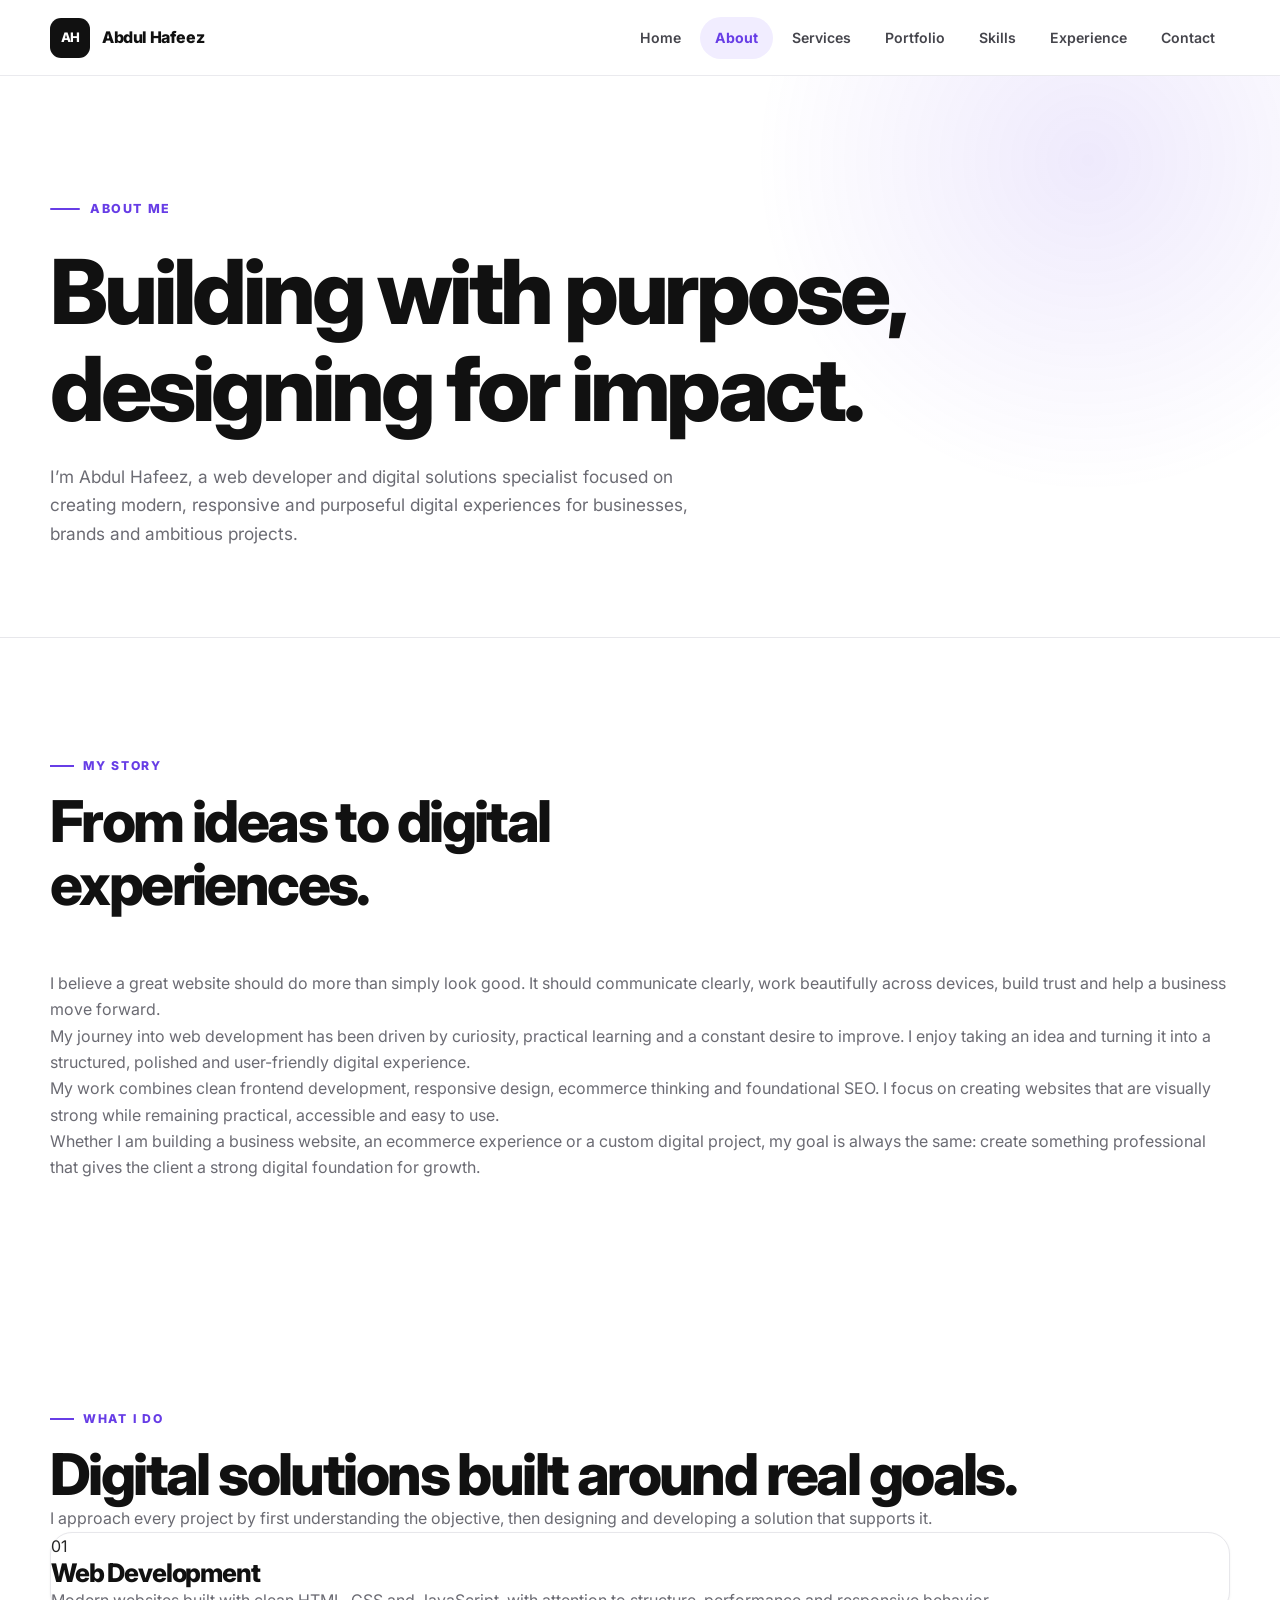
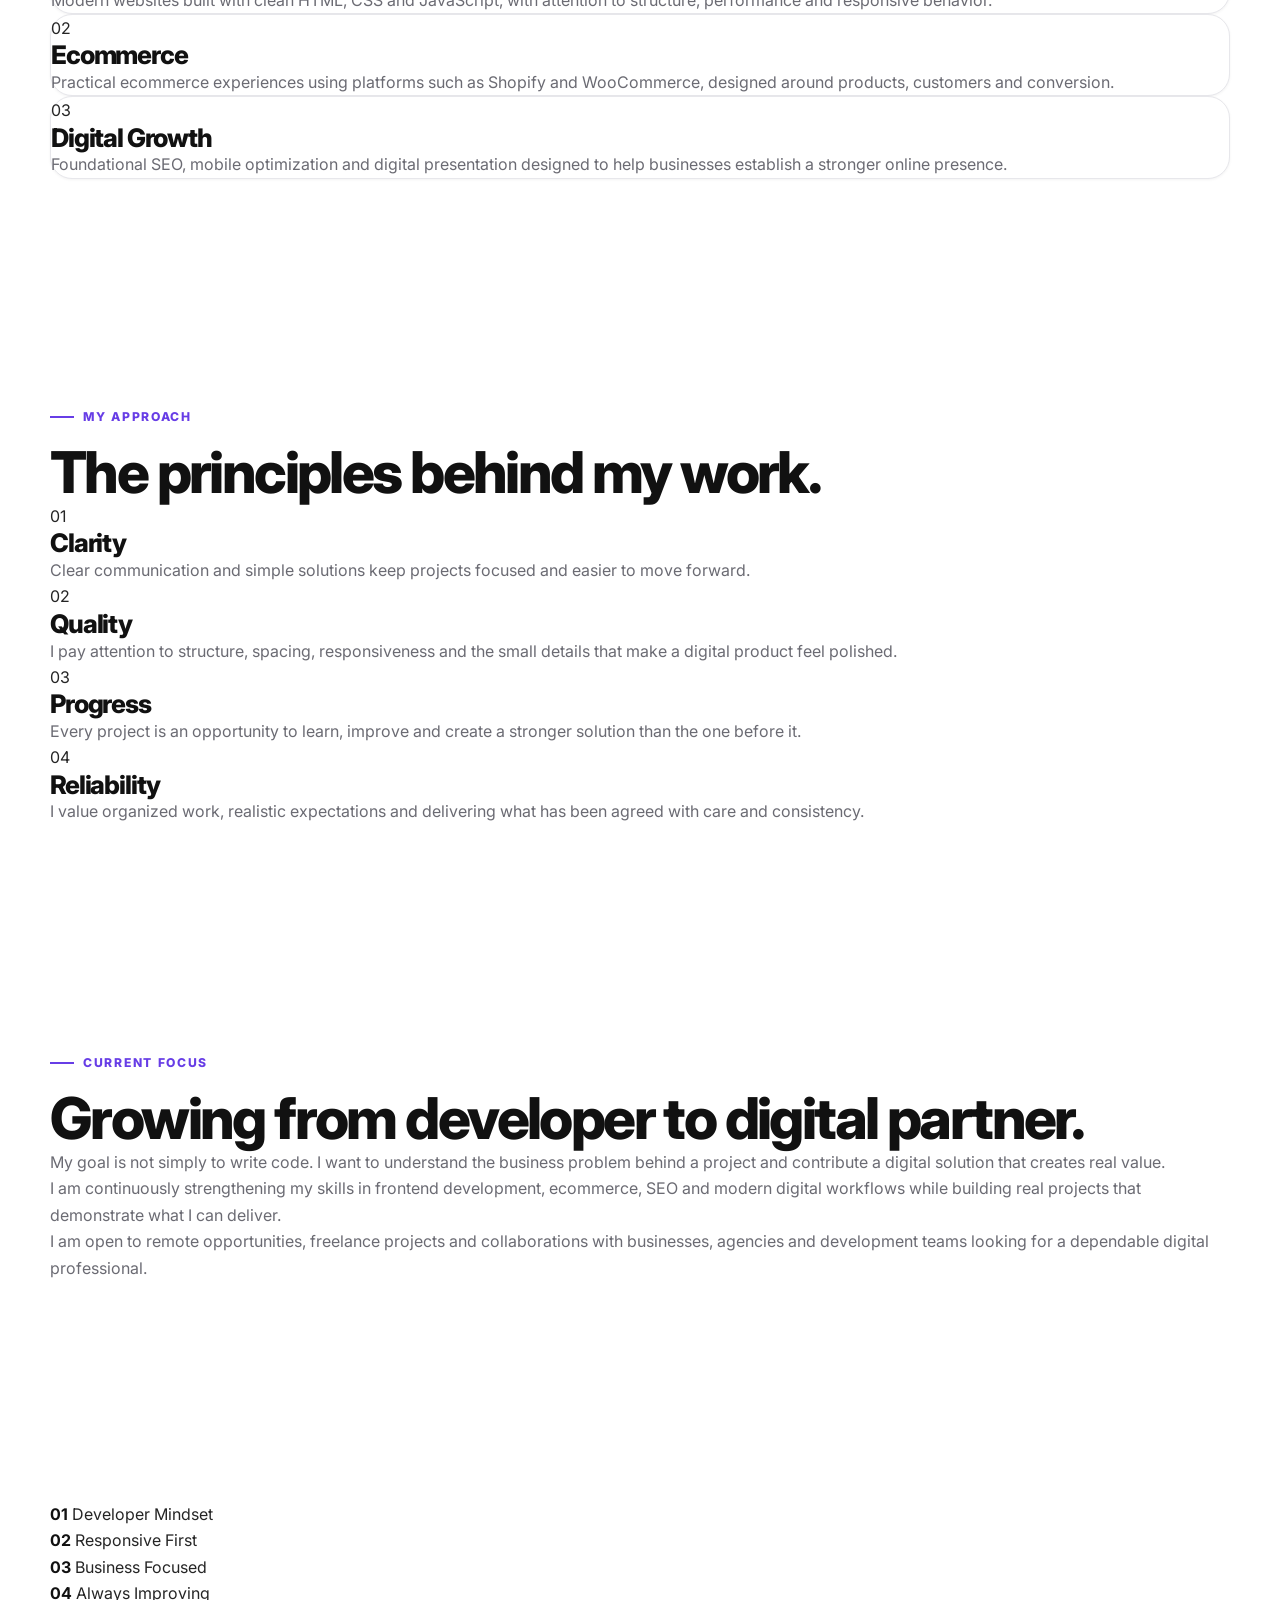
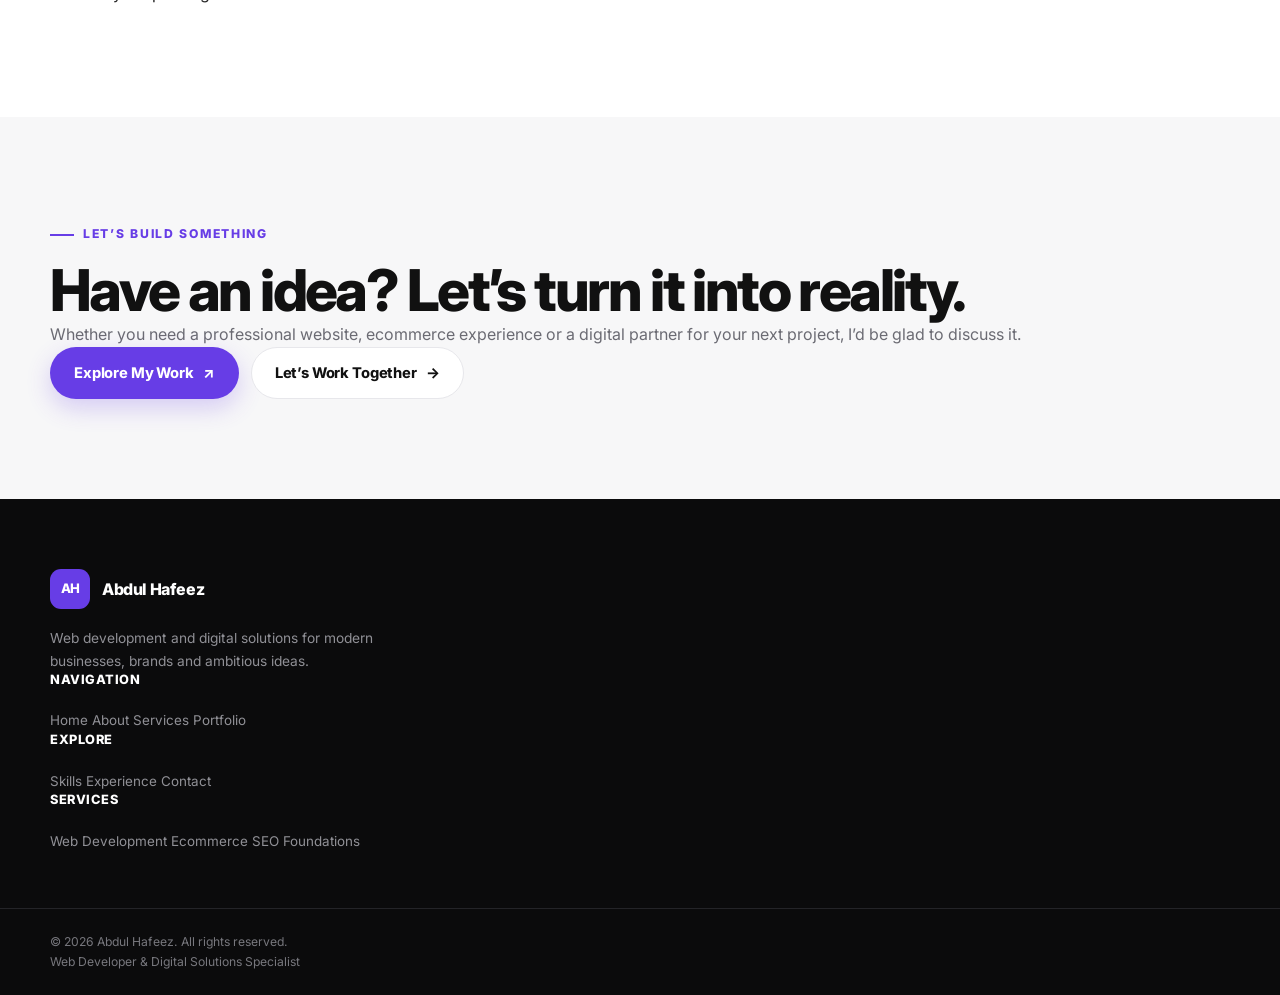
==== commit 1e2f7ba5: "Update about.html" ====
--- a/about.html
+++ b/about.html
@@ -1,72 +1,77 @@
-
-<!DOCTYPE html>
+<!doctype html>
 <html lang="en">
 <head>
-  <meta charset="UTF-8">
-  <meta name="viewport" content="width=device-width, initial-scale=1.0">
+  <meta charset="utf-8">
+  <meta name="viewport" content="width=device-width, initial-scale=1">
 
   <title>About Abdul Hafeez | Web Developer & Digital Solutions Specialist</title>
 
-  <meta name="description" content="Learn about Abdul Hafeez, a web developer focused on responsive websites, ecommerce solutions, digital experiences and practical business-focused web development.">
-
-  <meta name="keywords" content="About Abdul Hafeez, Web Developer, Frontend Developer, Website Developer, Ecommerce Developer, Digital Solutions Specialist">
+  <meta
+    name="description"
+    content="Learn more about Abdul Hafeez, a web developer and digital solutions specialist focused on modern, responsive and purposeful digital experiences."
+  >
+
+  <meta
+    name="keywords"
+    content="Abdul Hafeez, web developer, website developer, responsive web design, Shopify, WooCommerce, SEO, digital solutions"
+  >
 
   <meta name="author" content="Abdul Hafeez">
   <meta name="robots" content="index, follow">
 
   <meta property="og:title" content="About Abdul Hafeez | Web Developer">
-  <meta property="og:description" content="Discover Abdul Hafeez's approach to web development, digital solutions and professional website projects.">
+  <meta
+    property="og:description"
+    content="Discover the approach, skills and values behind Abdul Hafeez's web development work."
+  >
   <meta property="og:type" content="website">
+
+  <link rel="preconnect" href="https://fonts.googleapis.com">
+  <link rel="preconnect" href="https://fonts.gstatic.com" crossorigin>
+
+  <link
+    href="https://fonts.googleapis.com/css2?family=Inter:wght@400;500;600;700;800;900&display=swap"
+    rel="stylesheet"
+  >
 
   <link rel="stylesheet" href="style.css">
 </head>
 
 <body>
 
-  <!-- =========================
+  <!-- =====================================================
        HEADER
-  ========================== -->
+       ===================================================== -->
 
   <header class="site-header">
 
-    <div class="container nav-container">
-
-      <a href="index.html" class="brand">
+    <div class="container header-inner">
+
+      <a href="index.html" class="brand" aria-label="Abdul Hafeez Home">
         <span class="brand-mark">AH</span>
         <span class="brand-name">Abdul Hafeez</span>
       </a>
 
-      <button class="menu-toggle" aria-label="Open navigation">
-        ☰
+      <button
+        class="nav-toggle"
+        type="button"
+        aria-label="Open navigation"
+        aria-expanded="false"
+      >
+        <span></span>
+        <span></span>
+        <span></span>
       </button>
 
-      <nav class="main-nav">
+      <nav class="main-nav" aria-label="Main navigation">
 
         <a href="index.html">Home</a>
-
-        <a href="about.html" class="active">
-          About
-        </a>
-
-        <a href="services.html">
-          Services
-        </a>
-
-        <a href="portfolio.html">
-          Portfolio
-        </a>
-
-        <a href="skills.html">
-          Skills
-        </a>
-
-        <a href="experience.html">
-          Experience
-        </a>
-
-        <a href="contact.html">
-          Contact
-        </a>
+        <a href="about.html" class="active">About</a>
+        <a href="services.html">Services</a>
+        <a href="portfolio.html">Portfolio</a>
+        <a href="skills.html">Skills</a>
+        <a href="experience.html">Experience</a>
+        <a href="contact.html">Contact</a>
 
       </nav>
 
@@ -77,363 +82,178 @@
 
   <main>
 
-    <!-- =========================
+    <!-- =====================================================
          PAGE HERO
-    ========================== -->
-
-    <section class="hero">
-
-      <div class="container hero-grid">
-
-        <div class="hero-content">
-
-          <p class="eyebrow">
-            ABOUT ABDUL HAFEEZ
+         ===================================================== -->
+
+    <section class="page-hero">
+
+      <div class="container">
+
+        <span class="hero-eyebrow">
+          About Me
+        </span>
+
+        <h1>
+          Building with purpose,
+          <span>designing for impact.</span>
+        </h1>
+
+        <p>
+          I’m Abdul Hafeez, a web developer and digital solutions specialist
+          focused on creating modern, responsive and purposeful digital
+          experiences for businesses, brands and ambitious projects.
+        </p>
+
+      </div>
+
+    </section>
+
+
+    <!-- =====================================================
+         INTRODUCTION
+         ===================================================== -->
+
+    <section class="section">
+
+      <div class="container">
+
+        <div class="about-layout">
+
+          <div class="section-heading">
+
+            <span class="section-label">
+              My Story
+            </span>
+
+            <h2>
+              From ideas to
+              <span>digital experiences.</span>
+            </h2>
+
+          </div>
+
+
+          <div class="about-content">
+
+            <p class="lead">
+              I believe a great website should do more than simply look good.
+              It should communicate clearly, work beautifully across devices,
+              build trust and help a business move forward.
+            </p>
+
+            <p>
+              My journey into web development has been driven by curiosity,
+              practical learning and a constant desire to improve. I enjoy
+              taking an idea and turning it into a structured, polished and
+              user-friendly digital experience.
+            </p>
+
+            <p>
+              My work combines clean frontend development, responsive design,
+              ecommerce thinking and foundational SEO. I focus on creating
+              websites that are visually strong while remaining practical,
+              accessible and easy to use.
+            </p>
+
+            <p>
+              Whether I am building a business website, an ecommerce
+              experience or a custom digital project, my goal is always the
+              same: create something professional that gives the client a
+              strong digital foundation for growth.
+            </p>
+
+          </div>
+
+        </div>
+
+      </div>
+
+    </section>
+
+
+    <!-- =====================================================
+         WHAT I DO
+         ===================================================== -->
+
+    <section class="section section-light">
+
+      <div class="container">
+
+        <div class="section-intro">
+
+          <span class="section-label">
+            What I Do
+          </span>
+
+          <h2>
+            Digital solutions built
+            <span>around real goals.</span>
+          </h2>
+
+          <p>
+            I approach every project by first understanding the objective,
+            then designing and developing a solution that supports it.
           </p>
 
-          <h1>
-            Building skills,
-            <span>projects and possibilities.</span>
-          </h1>
-
-          <p class="hero-text">
-            I'm Abdul Hafeez, a web developer and digital solutions
-            specialist focused on creating modern, responsive and
-            professional websites for businesses, brands and online
-            projects.
-          </p>
-
-          <div class="hero-buttons">
-
-            <a href="portfolio.html" class="btn btn-primary">
-              Explore My Work
-            </a>
-
-            <a href="contact.html" class="btn btn-secondary">
-              Contact Me
-            </a>
-
-          </div>
-
-        </div>
-
-
-        <div class="hero-card">
-
-          <div class="code-window">
-
-            <div class="window-top">
-              <span></span>
-              <span></span>
-              <span></span>
+        </div>
+
+
+        <div class="cards-grid cards-grid-3">
+
+          <article class="card">
+
+            <div class="card-number">
+              01
             </div>
 
-            <div class="code-content">
-
-              <p>
-                <span class="code-purple">const</span>
-                developer =
-                <span class="code-green">"Abdul Hafeez"</span>;
-              </p>
-
-              <p>
-                <span class="code-purple">const</span>
-                mindset = {
-              </p>
-
-              <p class="indent">
-                learning:
-                <span class="code-green">true</span>,
-              </p>
-
-              <p class="indent">
-                building:
-                <span class="code-green">true</span>,
-              </p>
-
-              <p class="indent">
-                improving:
-                <span class="code-green">true</span>
-              </p>
-
-              <p>};</p>
-
-              <br>
-
-              <p>
-                <span class="code-purple">console</span>.
-                <span class="code-blue">log</span>(
-              </p>
-
-              <p class="indent">
-                <span class="code-green">
-                  "Create. Learn. Improve."
-                </span>
-              </p>
-
-              <p>);</p>
-
+            <h3>
+              Web Development
+            </h3>
+
+            <p>
+              Modern websites built with clean HTML, CSS and JavaScript,
+              with attention to structure, performance and responsive
+              behavior.
+            </p>
+
+          </article>
+
+
+          <article class="card">
+
+            <div class="card-number">
+              02
             </div>
-
-          </div>
-
-          <div class="hero-card-bottom">
-
-            <div>
-              <small>FOCUS</small>
-              <strong>Web & Digital Solutions</strong>
-            </div>
-
-            <div class="availability">
-              <span></span>
-              Open to Opportunities
-            </div>
-
-          </div>
-
-        </div>
-
-      </div>
-
-    </section>
-
-
-    <!-- =========================
-         INTRODUCTION
-    ========================== -->
-
-    <section class="section about-preview">
-
-      <div class="container two-column">
-
-        <div>
-
-          <p class="section-label">
-            MY INTRODUCTION
-          </p>
-
-          <h2>
-            A practical approach to
-            <span>digital development.</span>
-          </h2>
-
-        </div>
-
-        <div>
-
-          <p>
-            I am focused on developing practical skills through real
-            projects and hands-on implementation. My work combines
-            website development, ecommerce, responsive design and
-            digital marketing fundamentals.
-          </p>
-
-          <p>
-            Rather than building websites only for appearance, I focus
-            on structure, usability, mobile responsiveness, clear
-            navigation and the business objective behind each project.
-          </p>
-
-          <p>
-            Every project is an opportunity to learn something new,
-            improve the process and create a stronger digital experience.
-          </p>
-
-        </div>
-
-      </div>
-
-    </section>
-
-
-    <!-- =========================
-         OUR STORY
-    ========================== -->
-
-    <section class="section services-section">
-
-      <div class="container">
-
-        <div class="section-heading">
-
-          <p class="section-label">
-            OUR STORY
-          </p>
-
-          <h2>
-            From learning the fundamentals
-            <span>to building real projects.</span>
-          </h2>
-
-          <p>
-            My development journey is built around continuous learning,
-            practical experimentation and creating projects that solve
-            real business needs.
-          </p>
-
-        </div>
-
-
-        <div class="why-grid">
-
-          <div class="why-item">
-
-            <span>01</span>
-
-            <h3>
-              Start
-            </h3>
-
-            <p>
-              I began by learning the fundamentals of website structure,
-              HTML, CSS and responsive design.
-            </p>
-
-          </div>
-
-
-          <div class="why-item">
-
-            <span>02</span>
-
-            <h3>
-              Practice
-            </h3>
-
-            <p>
-              I turned those fundamentals into practical website projects
-              and began understanding how real businesses use the web.
-            </p>
-
-          </div>
-
-
-          <div class="why-item">
-
-            <span>03</span>
-
-            <h3>
-              Build
-            </h3>
-
-            <p>
-              I expanded into ecommerce, Shopify, digital marketing
-              foundations and complete online business experiences.
-            </p>
-
-          </div>
-
-
-          <div class="why-item">
-
-            <span>04</span>
-
-            <h3>
-              Grow
-            </h3>
-
-            <p>
-              My goal is to continue developing into a stronger developer
-              while working with professional teams, businesses and
-              remote clients.
-            </p>
-
-          </div>
-
-        </div>
-
-      </div>
-
-    </section>
-
-
-    <!-- =========================
-         WHAT I DO
-    ========================== -->
-
-    <section class="section portfolio-preview">
-
-      <div class="container">
-
-        <div class="section-heading">
-
-          <p class="section-label">
-            WHAT I DO
-          </p>
-
-          <h2>
-            More than writing code.
-            <span>I solve digital problems.</span>
-          </h2>
-
-        </div>
-
-
-        <div class="service-grid">
-
-          <article class="service-card">
-
-            <span class="service-number">
-              01
-            </span>
-
-            <h3>
-              Website Development
-            </h3>
-
-            <p>
-              Creating clean, responsive and professional websites with
-              clear structure and user-focused layouts.
-            </p>
-
-            <a href="services.html">
-              View Services →
-            </a>
-
-          </article>
-
-
-          <article class="service-card">
-
-            <span class="service-number">
-              02
-            </span>
 
             <h3>
               Ecommerce
             </h3>
 
             <p>
-              Building and improving ecommerce experiences with product
-              presentation, navigation, responsive design and customer
-              journey in mind.
-            </p>
-
-            <a href="services.html">
-              View Services →
-            </a>
+              Practical ecommerce experiences using platforms such as
+              Shopify and WooCommerce, designed around products, customers
+              and conversion.
+            </p>
 
           </article>
 
 
-          <article class="service-card">
-
-            <span class="service-number">
+          <article class="card">
+
+            <div class="card-number">
               03
-            </span>
+            </div>
 
             <h3>
-              Digital Solutions
+              Digital Growth
             </h3>
 
             <p>
-              Combining web development and digital marketing fundamentals
-              to help businesses build a stronger online presence.
-            </p>
-
-            <a href="services.html">
-              View Services →
-            </a>
+              Foundational SEO, mobile optimization and digital presentation
+              designed to help businesses establish a stronger online
+              presence.
+            </p>
 
           </article>
 
@@ -444,92 +264,100 @@
     </section>
 
 
-    <!-- =========================
+    <!-- =====================================================
          VALUES
-    ========================== -->
-
-    <section class="section why-section">
-
-      <div class="container">
-
-        <div class="section-heading">
-
-          <p class="section-label">
-            MY VALUES
-          </p>
+         ===================================================== -->
+
+    <section class="section">
+
+      <div class="container">
+
+        <div class="section-intro">
+
+          <span class="section-label">
+            My Approach
+          </span>
 
           <h2>
-            Principles that guide
+            The principles behind
             <span>my work.</span>
           </h2>
 
         </div>
 
 
-        <div class="why-grid">
-
-          <div class="why-item">
-
-            <span>01</span>
+        <div class="values-grid">
+
+          <article class="value-card">
+
+            <span class="value-number">
+              01
+            </span>
+
+            <h3>
+              Clarity
+            </h3>
+
+            <p>
+              Clear communication and simple solutions keep projects focused
+              and easier to move forward.
+            </p>
+
+          </article>
+
+
+          <article class="value-card">
+
+            <span class="value-number">
+              02
+            </span>
 
             <h3>
               Quality
             </h3>
 
             <p>
-              I aim for clean presentation, reliable structure and
-              thoughtful details in every project.
-            </p>
-
-          </div>
-
-
-          <div class="why-item">
-
-            <span>02</span>
+              I pay attention to structure, spacing, responsiveness and the
+              small details that make a digital product feel polished.
+            </p>
+
+          </article>
+
+
+          <article class="value-card">
+
+            <span class="value-number">
+              03
+            </span>
 
             <h3>
-              Learning
+              Progress
             </h3>
 
             <p>
-              Technology changes constantly, so continuous learning is
-              an important part of my development.
-            </p>
-
-          </div>
-
-
-          <div class="why-item">
-
-            <span>03</span>
+              Every project is an opportunity to learn, improve and create a
+              stronger solution than the one before it.
+            </p>
+
+          </article>
+
+
+          <article class="value-card">
+
+            <span class="value-number">
+              04
+            </span>
 
             <h3>
-              Communication
+              Reliability
             </h3>
 
             <p>
-              Clear communication helps turn project requirements into
-              useful and practical results.
-            </p>
-
-          </div>
-
-
-          <div class="why-item">
-
-            <span>04</span>
-
-            <h3>
-              Growth
-            </h3>
-
-            <p>
-              Every project should improve both the final result and
-              the skills used to create it.
-            </p>
-
-          </div>
+              I value organized work, realistic expectations and delivering
+              what has been agreed with care and consistency.
+            </p>
+
+          </article>
 
         </div>
 
@@ -538,50 +366,134 @@
     </section>
 
 
-    <!-- =========================
-         REMOTE WORK
-    ========================== -->
-
-    <section class="section skills-preview">
-
-      <div class="container two-column">
-
-        <div>
-
-          <p class="section-label">
-            REMOTE COLLABORATION
+    <!-- =====================================================
+         CURRENT FOCUS
+         ===================================================== -->
+
+    <section class="section section-light">
+
+      <div class="container">
+
+        <div class="focus-layout">
+
+          <div>
+
+            <span class="section-label">
+              Current Focus
+            </span>
+
+            <h2>
+              Growing from
+              <span>developer to digital partner.</span>
+            </h2>
+
+          </div>
+
+
+          <div class="focus-content">
+
+            <p class="lead">
+              My goal is not simply to write code. I want to understand the
+              business problem behind a project and contribute a digital
+              solution that creates real value.
+            </p>
+
+            <p>
+              I am continuously strengthening my skills in frontend
+              development, ecommerce, SEO and modern digital workflows while
+              building real projects that demonstrate what I can deliver.
+            </p>
+
+            <p>
+              I am open to remote opportunities, freelance projects and
+              collaborations with businesses, agencies and development teams
+              looking for a dependable digital professional.
+            </p>
+
+          </div>
+
+        </div>
+
+      </div>
+
+    </section>
+
+
+    <!-- =====================================================
+         PERSONAL STATS
+         ===================================================== -->
+
+    <section class="section">
+
+      <div class="container">
+
+        <div class="stats-grid">
+
+          <div class="stat-card">
+            <strong>01</strong>
+            <span>Developer Mindset</span>
+          </div>
+
+          <div class="stat-card">
+            <strong>02</strong>
+            <span>Responsive First</span>
+          </div>
+
+          <div class="stat-card">
+            <strong>03</strong>
+            <span>Business Focused</span>
+          </div>
+
+          <div class="stat-card">
+            <strong>04</strong>
+            <span>Always Improving</span>
+          </div>
+
+        </div>
+
+      </div>
+
+    </section>
+
+
+    <!-- =====================================================
+         CTA
+         ===================================================== -->
+
+    <section class="final-cta">
+
+      <div class="container">
+
+        <div class="final-cta-inner">
+
+          <span class="section-label">
+            Let’s Build Something
+          </span>
+
+          <h2>
+            Have an idea?
+            <span>Let’s turn it into reality.</span>
+          </h2>
+
+          <p>
+            Whether you need a professional website, ecommerce experience
+            or a digital partner for your next project, I’d be glad to
+            discuss it.
           </p>
 
-          <h2>
-            Ready to contribute to
-            <span>professional teams.</span>
-          </h2>
-
-        </div>
-
-
-        <div>
-
-          <p>
-            I am interested in remote opportunities where I can contribute
-            to website development, frontend implementation, ecommerce
-            projects and digital solutions.
-          </p>
-
-          <p>
-            I value clear requirements, organized workflows, constructive
-            feedback and continuous improvement.
-          </p>
-
-          <p>
-            My long-term objective is to grow through increasingly
-            challenging projects and contribute to teams that value
-            quality and learning.
-          </p>
-
-          <a href="experience.html" class="text-link">
-            View My Experience →
-          </a>
+          <div class="hero-actions">
+
+            <a href="portfolio.html" class="btn btn-primary">
+              Explore My Work
+              <span>↗</span>
+            </a>
+
+            <a href="contact.html" class="btn btn-secondary">
+              Let’s Work Together
+              <span>→</span>
+            </a>
+
+          </div>
 
         </div>
 
@@ -589,187 +501,142 @@
 
     </section>
 
-
-    <!-- =========================
-         CTA
-    ========================== -->
-
-    <section class="section experience-cta">
-
-      <div class="container cta-box">
-
-        <div>
-
-          <p class="section-label">
-            LET'S CONNECT
-          </p>
-
-          <h2>
-            Have a project,
-            <span>idea or opportunity?</span>
-          </h2>
-
-          <p>
-            I'm open to discussing professional website projects,
-            ecommerce work, remote opportunities and collaborations.
-          </p>
-
-        </div>
-
-        <a href="contact.html" class="btn btn-primary">
-          Contact Abdul Hafeez
+  </main>
+
+
+  <!-- =====================================================
+       FOOTER
+       ===================================================== -->
+
+  <footer class="site-footer">
+
+    <div class="container footer-main">
+
+      <div class="footer-brand">
+
+        <a href="index.html" class="brand">
+          <span class="brand-mark">AH</span>
+          <span class="brand-name">Abdul Hafeez</span>
         </a>
 
-      </div>
-
-    </section>
-
-  </main>
-
-
-  <!-- =========================
-       FOOTER
-  ========================== -->
-
-  <footer class="site-footer">
-
-    <div class="container footer-grid">
-
-      <div class="footer-brand">
-
-        <a href="index.html" class="brand">
-
-          <span class="brand-mark">
-            AH
-          </span>
-
-          <span class="brand-name">
-            Abdul Hafeez
-          </span>
-
-        </a>
-
         <p>
-          Web development and digital solutions for businesses,
-          brands and remote clients.
+          Web development and digital solutions for modern businesses,
+          brands and ambitious ideas.
         </p>
 
       </div>
 
 
-      <div class="footer-links">
+      <div class="footer-column">
 
         <h4>
           Navigation
         </h4>
 
-        <a href="index.html">
-          Home
-        </a>
-
-        <a href="about.html">
-          About
-        </a>
-
-        <a href="services.html">
+        <a href="index.html">Home</a>
+        <a href="about.html">About</a>
+        <a href="services.html">Services</a>
+        <a href="portfolio.html">Portfolio</a>
+
+      </div>
+
+
+      <div class="footer-column">
+
+        <h4>
+          Explore
+        </h4>
+
+        <a href="skills.html">Skills</a>
+        <a href="experience.html">Experience</a>
+        <a href="contact.html">Contact</a>
+
+      </div>
+
+
+      <div class="footer-column">
+
+        <h4>
           Services
-        </a>
-
-        <a href="portfolio.html">
-          Portfolio
-        </a>
-
-        <a href="skills.html">
-          Skills
-        </a>
-
-        <a href="experience.html">
-          Experience
-        </a>
-
-        <a href="contact.html">
-          Contact
-        </a>
-
-      </div>
-
-
-      <div class="footer-links">
-
-        <h4>
-          Focus
         </h4>
 
-        <a href="services.html">
-          Website Development
-        </a>
-
-        <a href="services.html">
-          Responsive Design
-        </a>
-
-        <a href="services.html">
-          Ecommerce
-        </a>
-
-        <a href="services.html">
-          Digital Solutions
-        </a>
-
-        <a href="portfolio.html">
-          Portfolio Projects
-        </a>
-
-      </div>
-
-
-      <div class="footer-contact">
-
-        <h4>
-          Let's Connect
-        </h4>
+        <a href="services.html">Web Development</a>
+        <a href="services.html">Ecommerce</a>
+        <a href="services.html">SEO Foundations</a>
+
+      </div>
+
+    </div>
+
+
+    <div class="footer-bottom">
+
+      <div class="container">
 
         <p>
-          Available for remote opportunities,
-          freelance projects and professional collaborations.
+          © 2026 Abdul Hafeez. All rights reserved.
         </p>
 
-        <a href="contact.html" class="footer-contact-link">
-          Contact Abdul Hafeez →
-        </a>
+        <p>
+          Web Developer & Digital Solutions Specialist
+        </p>
 
       </div>
 
     </div>
 
-
-    <div class="container footer-bottom">
-
-      <p>
-        © 2026 Abdul Hafeez. All rights reserved.
-      </p>
-
-      <p>
-        Built with HTML, CSS & JavaScript.
-      </p>
-
-    </div>
-
   </footer>
 
 
-  <!-- =========================
+  <!-- =====================================================
        MOBILE NAVIGATION
-  ========================== -->
+       ===================================================== -->
 
   <script>
 
-    const menuToggle = document.querySelector(".menu-toggle");
+    const navToggle = document.querySelector(".nav-toggle");
     const mainNav = document.querySelector(".main-nav");
 
-    menuToggle.addEventListener("click", function () {
-      mainNav.classList.toggle("open");
-    });
+    if (navToggle && mainNav) {
+
+      navToggle.addEventListener("click", () => {
+
+        const isOpen = mainNav.classList.toggle("open");
+
+        navToggle.setAttribute(
+          "aria-expanded",
+          isOpen ? "true" : "false"
+        );
+
+        navToggle.setAttribute(
+          "aria-label",
+          isOpen ? "Close navigation" : "Open navigation"
+        );
+
+      });
+
+
+      mainNav.querySelectorAll("a").forEach(link => {
+
+        link.addEventListener("click", () => {
+
+          mainNav.classList.remove("open");
+
+          navToggle.setAttribute(
+            "aria-expanded",
+            "false"
+          );
+
+          navToggle.setAttribute(
+            "aria-label",
+            "Open navigation"
+          );
+
+        });
+
+      });
+
+    }
 
   </script>
 
--- a/style.css
+++ b/style.css
@@ -1,31 +1,99 @@
-
-/* =========================================================
-   ABDUL HAFEEZ — PREMIUM DEVELOPER PORTFOLIO
-   MASTER GLOBAL STYLESHEET
-   ========================================================= */
-
-/* ---------- RESET ---------- */
-
-* {
+/* =========================================================
+   ABDUL HAFEEZ PORTFOLIO
+   MASTER DESIGN SYSTEM
+   Modern SaaS / Premium Digital Studio Direction
+   ========================================================= */
+
+/* =========================================================
+   1. DESIGN TOKENS
+   ========================================================= */
+
+:root {
+  /* Core colors */
+  --white: #ffffff;
+  --black: #111111;
+  --ink: #1d1d1f;
+  --text: #252525;
+  --muted: #6b6b73;
+
+  /* Brand */
+  --purple: #673de6;
+  --purple-dark: #5025d1;
+  --purple-soft: #f1edff;
+  --purple-light: #f7f5ff;
+
+  /* Neutral surfaces */
+  --light: #f7f7f8;
+  --lighter: #fafafa;
+  --surface: #ffffff;
+  --dark-surface: #111111;
+
+  /* Borders */
+  --border: #e7e7eb;
+  --border-dark: #292929;
+
+  /* Status */
+  --success: #20a36a;
+
+  /* Typography */
+  --font-body: "Inter", -apple-system, BlinkMacSystemFont, "Segoe UI", sans-serif;
+  --font-heading: "Inter", -apple-system, BlinkMacSystemFont, "Segoe UI", sans-serif;
+
+  /* Layout */
+  --container: 1180px;
+  --header-height: 76px;
+
+  /* Radius */
+  --radius-xs: 6px;
+  --radius-sm: 10px;
+  --radius-md: 16px;
+  --radius-lg: 22px;
+  --radius-xl: 30px;
+  --radius-pill: 999px;
+
+  /* Shadows */
+  --shadow-xs: 0 1px 3px rgba(17, 17, 17, 0.05);
+  --shadow-sm: 0 8px 25px rgba(17, 17, 17, 0.06);
+  --shadow-md: 0 16px 45px rgba(17, 17, 17, 0.08);
+  --shadow-lg: 0 25px 70px rgba(17, 17, 17, 0.12);
+
+  /* Motion */
+  --ease: cubic-bezier(0.22, 1, 0.36, 1);
+  --transition: 0.25s var(--ease);
+}
+
+
+/* =========================================================
+   2. RESET
+   ========================================================= */
+
+*,
+*::before,
+*::after {
+  box-sizing: border-box;
   margin: 0;
   padding: 0;
-  box-sizing: border-box;
 }
 
 html {
   scroll-behavior: smooth;
+  scroll-padding-top: 90px;
 }
 
 body {
-  font-family: Arial, Helvetica, sans-serif;
-  background: #f7f5f1;
-  color: #171717;
-  line-height: 1.7;
+  min-height: 100vh;
+  background: var(--white);
+  color: var(--text);
+  font-family: var(--font-body);
+  font-size: 16px;
+  line-height: 1.65;
+  -webkit-font-smoothing: antialiased;
+  text-rendering: optimizeLegibility;
 }
 
 img {
+  display: block;
   max-width: 100%;
-  display: block;
 }
 
 a {
@@ -33,42 +101,84 @@
   text-decoration: none;
 }
 
+button,
+input,
+textarea,
+select {
+  font: inherit;
+}
+
 button {
-  font: inherit;
-}
-
-
-/* ---------- GLOBAL ---------- */
-
-:root {
-  --black: #111111;
-  --dark: #191919;
-  --text: #252525;
-  --muted: #707070;
-  --light: #f7f5f1;
-  --white: #ffffff;
-  --border: #dedbd5;
-  --soft: #ebe8e1;
-  --accent: #9b7653;
-  --accent-dark: #76583d;
-}
+  border: 0;
+  cursor: pointer;
+}
+
+ul,
+ol {
+  list-style: none;
+}
+
+::selection {
+  background: var(--purple);
+  color: var(--white);
+}
+
+
+/* =========================================================
+   3. GLOBAL TYPOGRAPHY
+   ========================================================= */
+
+h1,
+h2,
+h3,
+h4,
+h5,
+h6 {
+  color: var(--black);
+  font-family: var(--font-heading);
+  font-weight: 800;
+  letter-spacing: -0.045em;
+  line-height: 1.08;
+}
+
+h1 {
+  font-size: clamp(3.2rem, 7vw, 6.2rem);
+}
+
+h2 {
+  font-size: clamp(2.3rem, 4.5vw, 4rem);
+}
+
+h3 {
+  font-size: clamp(1.35rem, 2vw, 1.75rem);
+}
+
+p {
+  color: var(--muted);
+}
+
+strong {
+  color: var(--black);
+  font-weight: 700;
+}
+
+
+/* =========================================================
+   4. GLOBAL LAYOUT
+   ========================================================= */
 
 .container {
-  width: min(1180px, calc(100% - 40px));
-  margin: 0 auto;
+  width: min(var(--container), calc(100% - 48px));
+  margin-inline: auto;
+}
+
+section {
+  position: relative;
+  overflow: hidden;
 }
 
 .section {
   padding: 110px 0;
-}
-
-.section-label,
-.eyebrow {
-  font-size: 12px;
-  font-weight: 700;
-  letter-spacing: 2.5px;
-  color: var(--accent);
-  margin-bottom: 18px;
 }
 
 .section-heading {
@@ -76,367 +186,488 @@
   margin-bottom: 55px;
 }
 
-.section-heading h2,
-.two-column h2 {
-  font-size: clamp(38px, 5vw, 62px);
-  line-height: 1.08;
-  letter-spacing: -2px;
-  font-weight: 700;
-}
-
-.section-heading h2 span,
-.two-column h2 span,
-.hero h1 span,
-.experience-cta h2 span {
-  color: var(--accent);
-  display: block;
-}
-
-.section-heading > p:last-child {
-  color: var(--muted);
-  max-width: 600px;
-  margin-top: 20px;
-}
-
-
-/* ---------- HEADER ---------- */
-
-.site-header {
+.section-heading.center {
+  margin-inline: auto;
+  text-align: center;
+}
+
+.section-label {
+  display: inline-flex;
+  align-items: center;
+  gap: 9px;
+  margin-bottom: 18px;
+  color: var(--purple);
+  font-size: 0.76rem;
+  font-weight: 800;
+  letter-spacing: 0.14em;
+  line-height: 1;
+  text-transform: uppercase;
+}
+
+.section-label::before {
+  width: 24px;
+  height: 2px;
+  background: var(--purple);
+  content: "";
+}
+
+.section-heading h2 {
+  margin-bottom: 20px;
+}
+
+.section-heading p {
+  max-width: 650px;
+  font-size: 1.08rem;
+  line-height: 1.75;
+}
+
+
+/* =========================================================
+   5. HEADER / NAVIGATION
+   ========================================================= */
+
+header {
   position: sticky;
   top: 0;
   z-index: 1000;
-  background: rgba(247, 245, 241, 0.94);
-  border-bottom: 1px solid rgba(0, 0, 0, 0.08);
-  backdrop-filter: blur(14px);
-}
-
-.nav-container {
-  min-height: 82px;
+  height: var(--header-height);
+  border-bottom: 1px solid rgba(231, 231, 235, 0.85);
+  background: rgba(255, 255, 255, 0.92);
+  backdrop-filter: blur(18px);
+  -webkit-backdrop-filter: blur(18px);
+}
+
+header .container {
   display: flex;
+  height: 100%;
   align-items: center;
   justify-content: space-between;
-  gap: 30px;
 }
 
 .brand {
   display: inline-flex;
   align-items: center;
   gap: 12px;
-  font-weight: 700;
+  color: var(--black);
+  font-size: 1rem;
+  font-weight: 800;
+  letter-spacing: -0.025em;
 }
 
 .brand-mark {
+  display: grid;
   width: 40px;
   height: 40px;
-  display: grid;
   place-items: center;
+  border-radius: 11px;
   background: var(--black);
   color: var(--white);
-  font-size: 13px;
-  letter-spacing: 1px;
-}
-
-.brand-name {
-  font-size: 17px;
-  letter-spacing: -0.3px;
-}
-
-.main-nav {
+  font-size: 0.82rem;
+  font-weight: 800;
+  letter-spacing: -0.04em;
+}
+
+nav ul {
   display: flex;
   align-items: center;
-  gap: 26px;
-}
-
-.main-nav a {
+  gap: 5px;
+}
+
+nav a {
   position: relative;
-  color: #505050;
-  font-size: 13px;
+  display: inline-flex;
+  min-height: 42px;
+  align-items: center;
+  padding: 0 15px;
+  border-radius: var(--radius-pill);
+  color: #45454c;
+  font-size: 0.88rem;
   font-weight: 600;
-  transition: color 0.25s ease;
-}
-
-.main-nav a::after {
+  transition:
+    color var(--transition),
+    background var(--transition);
+}
+
+nav a:hover,
+nav a.active {
+  background: var(--purple-soft);
+  color: var(--purple);
+}
+
+nav a.active {
+  font-weight: 700;
+}
+
+.mobile-toggle {
+  display: none;
+  width: 44px;
+  height: 44px;
+  border: 1px solid var(--border);
+  border-radius: 12px;
+  background: var(--white);
+  color: var(--black);
+  font-size: 1.2rem;
+}
+
+
+/* =========================================================
+   6. BUTTONS
+   ========================================================= */
+
+.btn {
+  display: inline-flex;
+  min-height: 52px;
+  align-items: center;
+  justify-content: center;
+  gap: 9px;
+  padding: 0 23px;
+  border: 1px solid transparent;
+  border-radius: var(--radius-pill);
+  font-size: 0.92rem;
+  font-weight: 750;
+  letter-spacing: -0.01em;
+  transition:
+    transform var(--transition),
+    box-shadow var(--transition),
+    background var(--transition),
+    color var(--transition),
+    border-color var(--transition);
+}
+
+.btn:hover {
+  transform: translateY(-2px);
+}
+
+.btn-primary {
+  background: var(--purple);
+  color: var(--white);
+  box-shadow: 0 9px 25px rgba(103, 61, 230, 0.24);
+}
+
+.btn-primary:hover {
+  background: var(--purple-dark);
+  box-shadow: 0 14px 32px rgba(103, 61, 230, 0.30);
+}
+
+.btn-secondary {
+  border-color: var(--border);
+  background: var(--white);
+  color: var(--black);
+}
+
+.btn-secondary:hover {
+  border-color: #d4d4da;
+  background: var(--light);
+}
+
+.btn-dark {
+  background: var(--black);
+  color: var(--white);
+}
+
+.btn-dark:hover {
+  background: #242424;
+}
+
+
+/* =========================================================
+   7. HERO
+   ========================================================= */
+
+.hero {
+  min-height: calc(100vh - var(--header-height));
+  padding: 95px 0 85px;
+  background:
+    radial-gradient(circle at 82% 18%, rgba(103, 61, 230, 0.10), transparent 27%),
+    linear-gradient(180deg, #ffffff 0%, #fbfbfc 100%);
+}
+
+.hero::before {
+  position: absolute;
+  top: 0;
+  right: 0;
+  width: 55%;
+  height: 100%;
+  background-image:
+    linear-gradient(rgba(103, 61, 230, 0.035) 1px, transparent 1px),
+    linear-gradient(90deg, rgba(103, 61, 230, 0.035) 1px, transparent 1px);
+  background-size: 42px 42px;
+  mask-image: linear-gradient(to left, black, transparent);
+  -webkit-mask-image: linear-gradient(to left, black, transparent);
   content: "";
-  position: absolute;
-  left: 0;
-  bottom: -8px;
-  width: 0;
+  pointer-events: none;
+}
+
+.hero .container {
+  position: relative;
+  z-index: 1;
+  display: grid;
+  min-height: 650px;
+  grid-template-columns: minmax(0, 1.08fr) minmax(400px, 0.92fr);
+  align-items: center;
+  gap: 70px;
+}
+
+.hero-content {
+  max-width: 710px;
+}
+
+.hero-eyebrow {
+  display: inline-flex;
+  align-items: center;
+  gap: 10px;
+  margin-bottom: 25px;
+  color: var(--purple);
+  font-size: 0.78rem;
+  font-weight: 800;
+  letter-spacing: 0.13em;
+  text-transform: uppercase;
+}
+
+.hero-eyebrow::before {
+  width: 30px;
   height: 2px;
-  background: var(--accent);
-  transition: width 0.25s ease;
-}
-
-.main-nav a:hover,
-.main-nav a.active {
+  border-radius: 10px;
+  background: var(--purple);
+  content: "";
+}
+
+.hero h1 {
+  max-width: 850px;
+  margin-bottom: 27px;
   color: var(--black);
 }
 
-.main-nav a:hover::after,
-.main-nav a.active::after {
-  width: 100%;
-}
-
-.menu-toggle {
-  display: none;
-  border: 0;
-  background: transparent;
-  font-size: 25px;
-  cursor: pointer;
-}
-
-
-/* ---------- HERO ---------- */
-
-.hero {
-  min-height: calc(100vh - 82px);
-  display: flex;
-  align-items: center;
-  padding: 90px 0 100px;
-  background:
-    radial-gradient(circle at 85% 20%, rgba(155, 118, 83, 0.13), transparent 28%),
-    var(--light);
-}
-
-.hero-grid {
-  display: grid;
-  grid-template-columns: 1.05fr 0.95fr;
-  align-items: center;
-  gap: 80px;
-}
-
-.hero-content {
-  max-width: 700px;
-}
-
-.hero h1 {
-  font-size: clamp(48px, 6.5vw, 82px);
-  line-height: 0.98;
-  letter-spacing: -4px;
-  font-weight: 800;
-  margin-bottom: 30px;
-}
-
-.hero-text {
-  max-width: 650px;
-  color: var(--muted);
-  font-size: 18px;
-  line-height: 1.8;
-}
-
-.hero-text strong {
-  color: var(--black);
-}
-
-.hero-buttons {
+.hero h1 span {
+  color: var(--purple);
+}
+
+.hero-description {
+  max-width: 630px;
+  margin-bottom: 34px;
+  font-size: 1.12rem;
+  line-height: 1.78;
+}
+
+.hero-actions {
   display: flex;
   flex-wrap: wrap;
-  gap: 14px;
-  margin-top: 36px;
-}
-
-.btn {
-  display: inline-flex;
-  justify-content: center;
-  align-items: center;
-  min-height: 52px;
-  padding: 0 25px;
-  border: 1px solid var(--black);
-  font-size: 13px;
-  font-weight: 700;
-  transition:
-    transform 0.25s ease,
-    background 0.25s ease,
-    color 0.25s ease;
-}
-
-.btn:hover {
-  transform: translateY(-3px);
-}
-
-.btn-primary {
-  background: var(--black);
-  color: var(--white);
-}
-
-.btn-primary:hover {
-  background: var(--accent);
-  border-color: var(--accent);
-}
-
-.btn-secondary {
-  background: transparent;
-  color: var(--black);
-}
-
-.btn-secondary:hover {
-  background: var(--black);
-  color: var(--white);
+  gap: 12px;
 }
 
 .hero-trust {
   display: flex;
   flex-wrap: wrap;
-  gap: 35px;
-  margin-top: 55px;
-  padding-top: 25px;
-  border-top: 1px solid var(--border);
-}
-
-.hero-trust div {
-  display: flex;
-  flex-direction: column;
-}
-
-.hero-trust strong {
-  font-size: 22px;
-  color: var(--accent);
-}
-
-.hero-trust span {
-  font-size: 12px;
-  color: var(--muted);
-}
-
-
-/* ---------- CODE CARD ---------- */
+  gap: 10px;
+  margin-top: 38px;
+}
+
+.hero-trust > * {
+  padding: 8px 13px;
+  border: 1px solid var(--border);
+  border-radius: var(--radius-pill);
+  background: rgba(255, 255, 255, 0.85);
+  color: #56565d;
+  font-size: 0.78rem;
+  font-weight: 650;
+}
+
+
+/* =========================================================
+   8. HERO DIGITAL VISUAL
+   ========================================================= */
+
+.hero-visual {
+  position: relative;
+  min-height: 500px;
+}
 
 .hero-card {
-  background: var(--dark);
+  position: absolute;
+  top: 35px;
+  right: 15px;
+  width: min(100%, 460px);
+  min-height: 430px;
+  overflow: hidden;
+  border: 1px solid #27272b;
+  border-radius: 28px;
+  background:
+    radial-gradient(circle at 75% 20%, rgba(103, 61, 230, 0.45), transparent 26%),
+    linear-gradient(145deg, #161616 0%, #0d0d0f 100%);
+  box-shadow: var(--shadow-lg);
+  transform: rotate(1deg);
+}
+
+.hero-card::before {
+  position: absolute;
+  inset: 20px;
+  border: 1px solid rgba(255, 255, 255, 0.10);
+  border-radius: 20px;
+  content: "";
+}
+
+.hero-card-content {
+  position: relative;
+  z-index: 2;
+  padding: 38px;
   color: var(--white);
-  padding: 18px;
-  box-shadow: 25px 30px 70px rgba(0, 0, 0, 0.16);
-}
-
-.code-window {
-  border: 1px solid #383838;
-  background: #111111;
-}
-
-.window-top {
-  display: flex;
-  gap: 7px;
-  padding: 15px 17px;
-  border-bottom: 1px solid #303030;
-}
-
-.window-top span {
-  width: 9px;
-  height: 9px;
-  border-radius: 50%;
-  background: #5e5e5e;
-}
-
-.code-content {
-  min-height: 350px;
-  padding: 32px 30px;
-  font-family: "Courier New", monospace;
-  font-size: 14px;
-  line-height: 2;
-  color: #d9d9d9;
-}
-
-.code-purple {
-  color: #c69be8;
-}
-
-.code-green {
-  color: #9ecf9c;
-}
-
-.code-blue {
-  color: #8bb7e8;
-}
-
-.indent {
-  padding-left: 25px;
+}
+
+.hero-card-label {
+  color: #bcbcbc;
+  font-size: 0.72rem;
+  font-weight: 700;
+  letter-spacing: 0.13em;
+}
+
+.hero-card-title {
+  margin-top: 95px;
+  color: var(--white);
+  font-size: clamp(2.5rem, 5vw, 4.3rem);
+  font-weight: 800;
+  letter-spacing: -0.07em;
+  line-height: 0.95;
+}
+
+.hero-card-title span {
+  color: #a78bfa;
 }
 
 .hero-card-bottom {
+  position: absolute;
+  right: 38px;
+  bottom: 35px;
+  left: 38px;
   display: flex;
   justify-content: space-between;
+  border-top: 1px solid rgba(255, 255, 255, 0.15);
+  padding-top: 18px;
+  color: #a8a8ad;
+  font-size: 0.72rem;
+  letter-spacing: 0.08em;
+}
+
+.hero-orb {
+  position: absolute;
+  right: 6%;
+  bottom: 4%;
+  width: 112px;
+  height: 112px;
+  border-radius: 50%;
+  background: linear-gradient(135deg, #8b5cf6, #673de6);
+  box-shadow: 0 20px 60px rgba(103, 61, 230, 0.45);
+}
+
+.hero-orb::after {
+  position: absolute;
+  inset: 17px;
+  border: 1px solid rgba(255, 255, 255, 0.35);
+  border-radius: 50%;
+  content: "";
+}
+
+.floating-card {
+  position: absolute;
+  z-index: 5;
+  border: 1px solid var(--border);
+  border-radius: 14px;
+  background: rgba(255, 255, 255, 0.96);
+  box-shadow: var(--shadow-md);
+}
+
+.floating-card.html {
+  top: 13%;
+  left: -8%;
+  padding: 17px 20px;
+}
+
+.floating-card.css {
+  right: -5%;
+  bottom: 12%;
+  padding: 17px 20px;
+}
+
+.floating-card strong {
+  display: block;
+  margin-bottom: 3px;
+  font-size: 0.82rem;
+}
+
+.floating-card span {
+  color: var(--muted);
+  font-size: 0.72rem;
+}
+
+
+/* =========================================================
+   9. ABOUT PREVIEW
+   ========================================================= */
+
+.about-preview {
+  background: var(--light);
+}
+
+.about-preview .container {
+  display: grid;
+  grid-template-columns: 0.85fr 1.15fr;
   align-items: center;
-  gap: 20px;
-  padding: 22px 10px 4px;
-}
-
-.hero-card-bottom div:first-child {
-  display: flex;
-  flex-direction: column;
-}
-
-.hero-card-bottom small {
-  color: #929292;
-  font-size: 10px;
-  letter-spacing: 1.5px;
-}
-
-.hero-card-bottom strong {
-  font-size: 14px;
-  margin-top: 4px;
-}
-
-.availability {
-  display: flex;
-  align-items: center;
-  gap: 8px;
-  color: #cfcfcf;
-  font-size: 12px;
-}
-
-.availability span {
-  width: 8px;
-  height: 8px;
-  border-radius: 50%;
-  background: #8eb68a;
-}
-
-
-/* ---------- ABOUT ---------- */
-
-.about-preview {
+  gap: 90px;
+}
+
+.about-preview-content {
+  max-width: 650px;
+}
+
+.about-preview h2 {
+  margin-bottom: 24px;
+}
+
+.about-preview p {
+  margin-bottom: 18px;
+}
+
+.about-preview .btn {
+  margin-top: 12px;
+}
+
+.about-stats {
+  display: grid;
+  grid-template-columns: repeat(2, 1fr);
+  gap: 14px;
+}
+
+.about-stat {
+  min-height: 170px;
+  padding: 28px;
+  border: 1px solid var(--border);
+  border-radius: var(--radius-lg);
   background: var(--white);
-}
-
-.two-column {
-  display: grid;
-  grid-template-columns: 0.9fr 1.1fr;
-  gap: 100px;
-  align-items: start;
-}
-
-.two-column > div:last-child {
+  box-shadow: var(--shadow-xs);
+}
+
+.about-stat strong {
+  display: block;
+  margin-bottom: 8px;
+  color: var(--purple);
+  font-size: 2.4rem;
+  letter-spacing: -0.06em;
+}
+
+.about-stat span {
   color: var(--muted);
-  font-size: 17px;
-}
-
-.two-column > div:last-child p + p {
-  margin-top: 20px;
-}
-
-.text-link {
-  display: inline-block;
-  margin-top: 28px;
-  color: var(--black);
-  font-size: 13px;
-  font-weight: 700;
-  border-bottom: 1px solid var(--black);
-  padding-bottom: 4px;
-  transition: color 0.25s ease;
-}
-
-.text-link:hover {
-  color: var(--accent);
-  border-color: var(--accent);
-}
-
-
-/* ---------- SERVICES ---------- */
-
-.services-section {
-  background: var(--light);
-}
-
-.service-grid {
+  font-size: 0.9rem;
+}
+
+
+/* =========================================================
+   10. SERVICES
+   ========================================================= */
+
+.services {
+  background: var(--white);
+}
+
+.services-grid {
   display: grid;
   grid-template-columns: repeat(3, 1fr);
   gap: 20px;
@@ -444,657 +675,1028 @@
 
 .service-card {
   position: relative;
-  padding: 40px 34px;
-  min-height: 390px;
+  display: flex;
+  min-height: 500px;
+  flex-direction: column;
+  padding: 35px;
+  overflow: hidden;
+  border: 1px solid var(--border);
+  border-radius: var(--radius-lg);
   background: var(--white);
-  border: 1px solid var(--border);
+  box-shadow: var(--shadow-xs);
+  transition:
+    transform var(--transition),
+    box-shadow var(--transition),
+    border-color var(--transition);
+}
+
+.service-card:hover {
+  border-color: #d6d1ed;
+  box-shadow: var(--shadow-md);
+  transform: translateY(-6px);
+}
+
+.service-card.featured {
+  border-color: var(--purple);
+  box-shadow: 0 18px 45px rgba(103, 61, 230, 0.13);
+}
+
+.service-card.featured::before {
+  position: absolute;
+  top: 0;
+  right: 0;
+  left: 0;
+  height: 4px;
+  background: var(--purple);
+  content: "";
+}
+
+.service-badge {
+  display: inline-flex;
+  width: fit-content;
+  margin-bottom: 22px;
+  padding: 7px 11px;
+  border-radius: var(--radius-pill);
+  background: var(--purple-soft);
+  color: var(--purple);
+  font-size: 0.68rem;
+  font-weight: 800;
+  letter-spacing: 0.09em;
+  text-transform: uppercase;
+}
+
+.service-card h3 {
+  margin-bottom: 12px;
+}
+
+.service-card > p {
+  margin-bottom: 28px;
+  font-size: 0.91rem;
+}
+
+.service-price {
   display: flex;
-  flex-direction: column;
-  transition:
-    transform 0.3s ease,
-    box-shadow 0.3s ease;
-}
-
-.service-card:hover {
-  transform: translateY(-8px);
-  box-shadow: 0 25px 50px rgba(0, 0, 0, 0.08);
-}
-
-.service-card.featured {
-  background: var(--black);
-  color: var(--white);
-  border-color: var(--black);
-}
-
-.service-number {
-  color: var(--accent);
-  font-size: 13px;
-  font-weight: 700;
-  letter-spacing: 2px;
-}
-
-.service-card h3 {
-  margin-top: 35px;
-  font-size: 30px;
-}
-
-.price {
-  margin-top: 10px;
-  color: var(--accent);
-  font-size: 16px;
-  font-weight: 700;
-}
-
-.service-card > p:not(.price):not(.popular) {
-  margin-top: 25px;
+  align-items: baseline;
+  gap: 5px;
+  margin-bottom: 28px;
+}
+
+.service-price strong {
+  color: var(--black);
+  font-size: 2.7rem;
+  font-weight: 800;
+  letter-spacing: -0.06em;
+}
+
+.service-price span {
   color: var(--muted);
-  font-size: 14px;
-}
-
-.service-card.featured > p:not(.price):not(.popular) {
-  color: #bcbcbc;
-}
-
-.service-card a {
+  font-size: 0.78rem;
+}
+
+.service-features {
+  display: grid;
+  gap: 13px;
+  margin-bottom: 30px;
+}
+
+.service-features li {
+  position: relative;
+  padding-left: 24px;
+  color: #55555c;
+  font-size: 0.85rem;
+}
+
+.service-features li::before {
+  position: absolute;
+  top: 0.55em;
+  left: 0;
+  width: 7px;
+  height: 7px;
+  border-radius: 50%;
+  background: var(--purple);
+  content: "";
+}
+
+.service-card .btn {
+  width: 100%;
   margin-top: auto;
-  padding-top: 30px;
-  font-size: 12px;
-  font-weight: 700;
-}
-
-.service-card a:hover {
-  color: var(--accent);
-}
-
-.popular {
-  position: absolute;
-  top: 24px;
-  right: 24px;
-  color: var(--accent);
-  font-size: 9px;
-  font-weight: 700;
-  letter-spacing: 1.5px;
-}
-
-
-/* ---------- PORTFOLIO ---------- */
+}
+
+
+/* =========================================================
+   11. PORTFOLIO
+   ========================================================= */
 
 .portfolio-preview {
-  background: var(--white);
-}
-
-.split-heading {
-  max-width: none;
-  display: flex;
-  align-items: end;
-  justify-content: space-between;
-  gap: 30px;
-}
-
-.split-heading > div {
-  max-width: 760px;
-}
-
-.project-grid {
+  background: var(--light);
+}
+
+.portfolio-grid {
   display: grid;
   grid-template-columns: repeat(3, 1fr);
   gap: 20px;
 }
 
 .project-card {
+  overflow: hidden;
+  border: 1px solid var(--border);
+  border-radius: var(--radius-lg);
+  background: var(--white);
+  box-shadow: var(--shadow-xs);
+  transition:
+    transform var(--transition),
+    box-shadow var(--transition);
+}
+
+.project-card:hover {
+  box-shadow: var(--shadow-md);
+  transform: translateY(-6px);
+}
+
+.project-visual {
+  position: relative;
+  display: flex;
+  min-height: 250px;
+  align-items: flex-end;
+  padding: 24px;
+  overflow: hidden;
+  background: #151515;
+}
+
+.project-visual::before {
+  position: absolute;
+  top: -80px;
+  right: -70px;
+  width: 210px;
+  height: 210px;
+  border-radius: 50%;
+  background: rgba(103, 61, 230, 0.85);
+  content: "";
+}
+
+.project-visual::after {
+  position: absolute;
+  bottom: -80px;
+  left: -80px;
+  width: 200px;
+  height: 200px;
+  border: 1px solid rgba(255, 255, 255, 0.18);
+  border-radius: 50%;
+  content: "";
+}
+
+.project-visual span {
+  position: relative;
+  z-index: 2;
+  color: var(--white);
+  font-size: 0.7rem;
+  font-weight: 750;
+  letter-spacing: 0.12em;
+}
+
+.project-info {
+  padding: 27px;
+}
+
+.project-category {
+  display: block;
+  margin-bottom: 10px;
+  color: var(--purple);
+  font-size: 0.68rem;
+  font-weight: 800;
+  letter-spacing: 0.12em;
+  text-transform: uppercase;
+}
+
+.project-info h3 {
+  margin-bottom: 10px;
+}
+
+.project-info p {
+  margin-bottom: 20px;
+  font-size: 0.88rem;
+}
+
+.project-link {
+  display: inline-flex;
+  align-items: center;
+  gap: 7px;
+  color: var(--black);
+  font-size: 0.84rem;
+  font-weight: 750;
+  transition: color var(--transition);
+}
+
+.project-link:hover {
+  color: var(--purple);
+}
+
+
+/* =========================================================
+   12. SKILLS
+   ========================================================= */
+
+.skills {
+  background: var(--white);
+}
+
+.skills-grid {
+  display: grid;
+  grid-template-columns: repeat(4, 1fr);
+  gap: 14px;
+}
+
+.skill-card {
+  min-height: 150px;
+  padding: 26px;
+  border: 1px solid var(--border);
+  border-radius: var(--radius-md);
+  background: var(--white);
+  transition:
+    border-color var(--transition),
+    background var(--transition),
+    transform var(--transition);
+}
+
+.skill-card:hover {
+  border-color: #d4ccf5;
+  background: var(--purple-light);
+  transform: translateY(-4px);
+}
+
+.skill-card strong {
+  display: block;
+  margin-bottom: 7px;
+  font-size: 1rem;
+}
+
+.skill-card span {
+  color: var(--muted);
+  font-size: 0.78rem;
+}
+
+
+/* =========================================================
+   13. WHY WORK WITH ME
+   ========================================================= */
+
+.why {
+  background: var(--black);
+  color: var(--white);
+}
+
+.why .section-label {
+  color: #a78bfa;
+}
+
+.why .section-label::before {
+  background: #a78bfa;
+}
+
+.why h2 {
+  color: var(--white);
+}
+
+.why .section-heading p {
+  color: #a7a7ad;
+}
+
+.why-grid {
+  display: grid;
+  grid-template-columns: repeat(4, 1fr);
+  border: 1px solid #29292d;
+  border-radius: var(--radius-lg);
+  overflow: hidden;
+}
+
+.why-card {
+  min-height: 260px;
+  padding: 32px;
+  border-right: 1px solid #29292d;
+  background: #111111;
+}
+
+.why-card:last-child {
+  border-right: 0;
+}
+
+.why-number {
+  display: block;
+  margin-bottom: 50px;
+  color: #a78bfa;
+  font-size: 0.78rem;
+  font-weight: 800;
+  letter-spacing: 0.08em;
+}
+
+.why-card h3 {
+  margin-bottom: 12px;
+  color: var(--white);
+}
+
+.why-card p {
+  color: #9b9ba1;
+  font-size: 0.86rem;
+}
+
+
+/* =========================================================
+   14. PROCESS
+   ========================================================= */
+
+.process {
+  background: var(--white);
+}
+
+.process-grid {
+  display: grid;
+  grid-template-columns: repeat(4, 1fr);
+  border-top: 1px solid var(--border);
+  border-bottom: 1px solid var(--border);
+}
+
+.process-step {
+  min-height: 260px;
+  padding: 32px 28px;
+  border-right: 1px solid var(--border);
+}
+
+.process-step:last-child {
+  border-right: 0;
+}
+
+.process-number {
+  display: inline-flex;
+  width: 42px;
+  height: 42px;
+  align-items: center;
+  justify-content: center;
+  margin-bottom: 55px;
+  border-radius: 50%;
+  background: var(--purple-soft);
+  color: var(--purple);
+  font-size: 0.78rem;
+  font-weight: 800;
+}
+
+.process-step h3 {
+  margin-bottom: 11px;
+}
+
+.process-step p {
+  font-size: 0.84rem;
+}
+
+
+/* =========================================================
+   15. FINAL CTA
+   ========================================================= */
+
+.final-cta {
+  padding: 100px 0;
   background: var(--light);
-  border: 1px solid var(--border);
-  overflow: hidden;
-}
-
-.project-visual {
-  height: 230px;
+}
+
+.cta-box {
+  position: relative;
+  min-height: 390px;
   display: flex;
   align-items: center;
-  justify-content: center;
+  padding: 70px;
+  overflow: hidden;
+  border-radius: var(--radius-xl);
+  background:
+    radial-gradient(circle at 80% 30%, rgba(103, 61, 230, 0.34), transparent 28%),
+    #111111;
+  box-shadow: var(--shadow-lg);
+}
+
+.cta-box::before {
+  position: absolute;
+  right: -100px;
+  bottom: -150px;
+  width: 400px;
+  height: 400px;
+  border: 1px solid rgba(255, 255, 255, 0.09);
+  border-radius: 50%;
+  content: "";
+}
+
+.cta-content {
   position: relative;
-  overflow: hidden;
-}
-
-.project-visual::before {
-  content: "";
-  position: absolute;
-  width: 190px;
-  height: 190px;
-  border: 1px solid rgba(255, 255, 255, 0.3);
-  transform: rotate(45deg);
-}
-
-.project-visual span {
-  position: relative;
-  z-index: 1;
-  font-size: 14px;
-  letter-spacing: 4px;
-  font-weight: 700;
-}
-
-.martza {
-  background: #202020;
-  color: white;
-}
-
-.ecommerce {
-  background: #d9cec1;
-  color: #252525;
-}
-
-.web {
-  background: #c5c0b8;
-  color: #252525;
-}
-
-.project-info {
-  padding: 30px;
-}
-
-.project-category {
-  color: var(--accent);
-  font-size: 10px;
-  letter-spacing: 1.8px;
-  font-weight: 700;
-}
-
-.project-info h3 {
-  margin-top: 10px;
-  font-size: 23px;
-  line-height: 1.25;
-}
-
-.project-info p:not(.project-category) {
-  color: var(--muted);
-  font-size: 14px;
-  margin-top: 16px;
-}
-
-.project-info a {
-  display: inline-block;
-  margin-top: 22px;
-  font-size: 12px;
-  font-weight: 700;
-}
-
-.project-info a:hover {
-  color: var(--accent);
-}
-
-
-/* ---------- SKILLS ---------- */
-
-.skills-preview {
-  background: var(--light);
-}
-
-.skills-list {
-  border-top: 1px solid var(--border);
-}
-
-.skill-item {
+  z-index: 2;
+  max-width: 720px;
+}
+
+.cta-box h2 {
+  margin-bottom: 20px;
+  color: var(--white);
+}
+
+.cta-box h2 span {
+  color: #a78bfa;
+}
+
+.cta-box p {
+  max-width: 610px;
+  margin-bottom: 30px;
+  color: #aaaab0;
+}
+
+.cta-box .btn-secondary {
+  border-color: #3b3b40;
+  background: transparent;
+  color: var(--white);
+}
+
+.cta-box .btn-secondary:hover {
+  background: #222226;
+}
+
+
+/* =========================================================
+   16. FOOTER
+   ========================================================= */
+
+footer {
+  background: #0b0b0c;
+  color: var(--white);
+}
+
+.footer-main {
+  padding: 70px 0 55px;
+}
+
+.footer-grid {
+  display: grid;
+  grid-template-columns: 1.4fr 1fr 1fr 1fr;
+  gap: 50px;
+}
+
+.footer-brand {
+  max-width: 330px;
+}
+
+.footer-brand .brand {
+  margin-bottom: 18px;
+  color: var(--white);
+}
+
+.footer-brand .brand-mark {
+  background: var(--purple);
+}
+
+.footer-brand p {
+  color: #909096;
+  font-size: 0.86rem;
+}
+
+.footer-column h4 {
+  margin-bottom: 20px;
+  color: var(--white);
+  font-size: 0.8rem;
+  letter-spacing: 0.04em;
+  text-transform: uppercase;
+}
+
+.footer-column ul {
+  display: grid;
+  gap: 11px;
+}
+
+.footer-column a {
+  color: #909096;
+  font-size: 0.84rem;
+  transition: color var(--transition);
+}
+
+.footer-column a:hover {
+  color: var(--white);
+}
+
+.footer-bottom {
   display: flex;
   align-items: center;
   justify-content: space-between;
-  padding: 20px 0;
-  border-bottom: 1px solid var(--border);
-}
-
-.skill-item span {
-  font-size: 17px;
-}
-
-.skill-item strong {
-  color: var(--accent);
-  font-size: 11px;
-  letter-spacing: 1px;
-}
-
-
-/* ---------- WHY ---------- */
-
-.why-section {
+  gap: 20px;
+  padding: 23px 0;
+  border-top: 1px solid #242428;
+}
+
+.footer-bottom p {
+  color: #77777d;
+  font-size: 0.76rem;
+}
+
+
+/* =========================================================
+   17. GENERIC PAGE HERO
+   For About / Services / Portfolio / Skills /
+   Experience / Contact pages
+   ========================================================= */
+
+.page-hero {
+  position: relative;
+  padding: 115px 0 90px;
+  background:
+    radial-gradient(circle at 85% 15%, rgba(103, 61, 230, 0.11), transparent 28%),
+    var(--white);
+}
+
+.page-hero::after {
+  position: absolute;
+  right: 0;
+  bottom: 0;
+  left: 0;
+  height: 1px;
+  background: var(--border);
+  content: "";
+}
+
+.page-hero-content {
+  max-width: 820px;
+}
+
+.page-hero h1 {
+  margin-bottom: 25px;
+}
+
+.page-hero p {
+  max-width: 680px;
+  font-size: 1.08rem;
+}
+
+
+/* =========================================================
+   18. GENERIC CARDS
+   ========================================================= */
+
+.card {
+  border: 1px solid var(--border);
+  border-radius: var(--radius-lg);
+  background: var(--white);
+  box-shadow: var(--shadow-xs);
+}
+
+.card:hover {
+  box-shadow: var(--shadow-md);
+}
+
+
+/* =========================================================
+   19. FORMS
+   ========================================================= */
+
+input,
+textarea,
+select {
+  width: 100%;
+  border: 1px solid var(--border);
+  border-radius: 12px;
+  outline: none;
+  background: var(--white);
+  color: var(--black);
+  padding: 14px 16px;
+  transition:
+    border-color var(--transition),
+    box-shadow var(--transition);
+}
+
+input:focus,
+textarea:focus,
+select:focus {
+  border-color: var(--purple);
+  box-shadow: 0 0 0 4px rgba(103, 61, 230, 0.10);
+}
+
+textarea {
+  min-height: 150px;
+  resize: vertical;
+}
+
+label {
+  display: block;
+  margin-bottom: 8px;
+  color: var(--black);
+  font-size: 0.82rem;
+  font-weight: 700;
+}
+
+
+/* =========================================================
+   20. UTILITY CLASSES
+   ========================================================= */
+
+.text-purple {
+  color: var(--purple);
+}
+
+.text-center {
+  text-align: center;
+}
+
+.bg-light {
+  background: var(--light);
+}
+
+.bg-white {
+  background: var(--white);
+}
+
+.bg-dark {
   background: var(--black);
   color: var(--white);
 }
 
-.why-section .section-heading h2 {
-  color: var(--white);
-}
-
-.why-section .section-heading > p:last-child {
-  color: #999;
-}
-
-.why-grid {
-  display: grid;
-  grid-template-columns: repeat(4, 1fr);
-  border-top: 1px solid #393939;
-}
-
-.why-item {
-  min-height: 250px;
-  padding: 30px 25px 30px 0;
-  border-right: 1px solid #393939;
-  margin-right: 25px;
-}
-
-.why-item:last-child {
-  border-right: 0;
-}
-
-.why-item > span {
-  color: var(--accent);
-  font-size: 12px;
-  font-weight: 700;
-}
-
-.why-item h3 {
-  margin-top: 45px;
-  font-size: 21px;
-}
-
-.why-item p {
-  margin-top: 15px;
-  color: #a5a5a5;
-  font-size: 13px;
-}
-
-
-/* ---------- PROCESS ---------- */
-
-.process-section {
-  background: var(--white);
-}
-
-.process-grid {
-  display: grid;
-  grid-template-columns: repeat(4, 1fr);
-  gap: 0;
-}
-
-.process-step {
-  padding: 20px 35px 20px 0;
-  border-top: 1px solid var(--border);
-}
-
-.process-step + .process-step {
-  padding-left: 25px;
-  border-left: 1px solid var(--border);
-}
-
-.process-step strong {
-  color: var(--accent);
-  font-size: 13px;
-}
-
-.process-step h3 {
-  margin-top: 35px;
-  font-size: 22px;
-}
-
-.process-step p {
-  margin-top: 14px;
-  color: var(--muted);
-  font-size: 13px;
-}
-
-
-/* ---------- CTA ---------- */
-
-.experience-cta {
-  background: var(--light);
-}
-
-.cta-box {
-  padding: 70px;
-  background: var(--soft);
-  display: flex;
-  justify-content: space-between;
-  align-items: center;
-  gap: 50px;
-}
-
-.experience-cta h2 {
-  font-size: clamp(38px, 5vw, 62px);
-  line-height: 1.05;
-  letter-spacing: -2px;
-  max-width: 720px;
-}
-
-.experience-cta p:last-child {
-  color: var(--muted);
-  max-width: 620px;
-  margin-top: 20px;
-}
-
-
-/* ---------- FOOTER ---------- */
-
-.site-footer {
-  background: var(--dark);
-  color: var(--white);
-  padding: 75px 0 25px;
-}
-
-.footer-grid {
-  display: grid;
-  grid-template-columns: 1.5fr 1fr 1fr 1.2fr;
-  gap: 55px;
-}
-
-.footer-brand .brand-name {
-  color: white;
-}
-
-.footer-brand > p {
-  color: #999;
-  font-size: 13px;
-  max-width: 300px;
-  margin-top: 22px;
-}
-
-.footer-links,
-.footer-contact {
-  display: flex;
-  flex-direction: column;
-  align-items: flex-start;
-}
-
-.footer-links h4,
-.footer-contact h4 {
-  font-size: 12px;
-  letter-spacing: 1.5px;
-  margin-bottom: 20px;
-}
-
-.footer-links a {
-  color: #999;
-  font-size: 12px;
-  margin-bottom: 9px;
-  transition: color 0.2s ease;
-}
-
-.footer-links a:hover {
-  color: white;
-}
-
-.footer-contact p {
-  color: #999;
-  font-size: 12px;
-  max-width: 280px;
-}
-
-.footer-contact-link {
-  margin-top: 20px;
-  color: white;
-  font-size: 12px;
-  font-weight: 700;
-}
-
-.footer-contact-link:hover {
-  color: var(--accent);
-}
-
-.footer-bottom {
-  margin-top: 65px;
-  padding-top: 20px;
-  border-top: 1px solid #363636;
-  display: flex;
-  justify-content: space-between;
-  gap: 20px;
-  color: #777;
-  font-size: 10px;
-}
-
-
-/* ---------- RESPONSIVE ---------- */
-
-@media (max-width: 1000px) {
-
-  .main-nav {
-    gap: 16px;
-  }
-
-  .hero-grid {
-    gap: 45px;
-  }
-
-  .hero h1 {
-    font-size: clamp(45px, 7vw, 68px);
-  }
-
-  .two-column {
+
+/* =========================================================
+   21. ACCESSIBILITY
+   ========================================================= */
+
+a:focus-visible,
+button:focus-visible,
+input:focus-visible,
+textarea:focus-visible,
+select:focus-visible {
+  outline: 3px solid rgba(103, 61, 230, 0.35);
+  outline-offset: 3px;
+}
+
+
+/* =========================================================
+   22. TABLET
+   ========================================================= */
+
+@media (max-width: 1050px) {
+
+  :root {
+    --container: 920px;
+  }
+
+  .hero .container {
+    grid-template-columns: 1fr;
     gap: 55px;
   }
 
-  .service-grid,
-  .project-grid {
+  .hero-content {
+    max-width: 800px;
+  }
+
+  .hero-visual {
+    width: min(100%, 560px);
+    margin-inline: auto;
+  }
+
+  .about-preview .container {
+    grid-template-columns: 1fr;
+    gap: 50px;
+  }
+
+  .services-grid,
+  .portfolio-grid {
     grid-template-columns: repeat(2, 1fr);
   }
 
-  .service-card:last-child,
-  .project-card:last-child {
+  .service-card:last-child {
     grid-column: 1 / -1;
+    width: calc(50% - 10px);
+    margin-inline: auto;
+  }
+
+  .skills-grid {
+    grid-template-columns: repeat(3, 1fr);
   }
 
   .why-grid {
     grid-template-columns: repeat(2, 1fr);
   }
 
-  .why-item:nth-child(2) {
+  .why-card:nth-child(2) {
     border-right: 0;
   }
 
-  .why-item:nth-child(3),
-  .why-item:nth-child(4) {
-    border-top: 1px solid #393939;
+  .why-card:nth-child(-n + 2) {
+    border-bottom: 1px solid #29292d;
   }
 
   .process-grid {
     grid-template-columns: repeat(2, 1fr);
   }
 
-  .process-step:nth-child(3) {
-    border-left: 0;
-    padding-left: 0;
-    margin-top: 30px;
-  }
-
-  .process-step:nth-child(4) {
-    margin-top: 30px;
+  .process-step:nth-child(2) {
+    border-right: 0;
+  }
+
+  .process-step:nth-child(-n + 2) {
+    border-bottom: 1px solid var(--border);
   }
 
   .footer-grid {
     grid-template-columns: repeat(2, 1fr);
   }
-
-}
-
-
-@media (max-width: 760px) {
+}
+
+
+/* =========================================================
+   23. MOBILE NAVIGATION
+   ========================================================= */
+
+@media (max-width: 800px) {
+
+  :root {
+    --header-height: 68px;
+  }
 
   .container {
-    width: min(100% - 30px, 620px);
+    width: min(var(--container), calc(100% - 32px));
   }
 
   .section {
-    padding: 75px 0;
-  }
-
-  .nav-container {
-    min-height: 70px;
-  }
-
-  .menu-toggle {
+    padding: 80px 0;
+  }
+
+  header {
+    height: var(--header-height);
+  }
+
+  .mobile-toggle {
+    display: grid;
+    place-items: center;
+  }
+
+  nav {
+    position: absolute;
+    top: calc(100% + 1px);
+    right: 16px;
+    left: 16px;
+    display: none;
+    padding: 10px;
+    border: 1px solid var(--border);
+    border-radius: 18px;
+    background: rgba(255, 255, 255, 0.98);
+    box-shadow: var(--shadow-lg);
+  }
+
+  nav.open {
     display: block;
   }
 
-  .main-nav {
-    position: absolute;
-    left: 15px;
-    right: 15px;
-    top: 78px;
-    display: none;
-    flex-direction: column;
-    align-items: stretch;
-    gap: 0;
-    padding: 10px;
-    background: white;
-    border: 1px solid var(--border);
-    box-shadow: 0 20px 40px rgba(0, 0, 0, 0.1);
-  }
-
-  .main-nav.open {
-    display: flex;
-  }
-
-  .main-nav a {
-    padding: 12px;
-  }
-
-  .main-nav a::after {
-    display: none;
+  nav ul {
+    display: grid;
+    gap: 3px;
+  }
+
+  nav a {
+    width: 100%;
+    justify-content: flex-start;
+    padding-inline: 16px;
   }
 
   .hero {
     min-height: auto;
-    padding: 70px 0 75px;
-  }
-
-  .hero-grid {
+    padding: 70px 0 70px;
+  }
+
+  .hero .container {
+    min-height: auto;
+  }
+
+  .hero h1 {
+    font-size: clamp(2.75rem, 12vw, 4.5rem);
+  }
+
+  .hero-description {
+    font-size: 1rem;
+  }
+
+  .hero-visual {
+    min-height: 430px;
+  }
+
+  .hero-card {
+    right: 0;
+    width: 90%;
+    min-height: 370px;
+  }
+
+  .hero-card-content {
+    padding: 28px;
+  }
+
+  .hero-card-title {
+    margin-top: 80px;
+    font-size: 3rem;
+  }
+
+  .floating-card.html {
+    left: 0;
+  }
+
+  .floating-card.css {
+    right: 0;
+  }
+
+  .services-grid,
+  .portfolio-grid {
     grid-template-columns: 1fr;
-    gap: 55px;
+  }
+
+  .service-card:last-child {
+    grid-column: auto;
+    width: auto;
+  }
+
+  .skills-grid {
+    grid-template-columns: repeat(2, 1fr);
+  }
+
+  .cta-box {
+    padding: 48px 30px;
+  }
+}
+
+
+/* =========================================================
+   24. SMALL MOBILE
+   ========================================================= */
+
+@media (max-width: 560px) {
+
+  .container {
+    width: min(var(--container), calc(100% - 24px));
+  }
+
+  .section {
+    padding: 70px 0;
+  }
+
+  .section-heading {
+    margin-bottom: 38px;
+  }
+
+  .section-heading p {
+    font-size: 0.96rem;
+  }
+
+  .hero {
+    padding: 60px 0;
   }
 
   .hero h1 {
-    font-size: clamp(45px, 13vw, 68px);
-    letter-spacing: -3px;
-  }
-
-  .hero-text {
-    font-size: 16px;
+    font-size: clamp(2.55rem, 13vw, 3.8rem);
+  }
+
+  .hero-actions {
+    display: grid;
+    grid-template-columns: 1fr;
+  }
+
+  .hero-actions .btn {
+    width: 100%;
   }
 
   .hero-trust {
-    gap: 20px;
-  }
-
-  .code-content {
+    display: grid;
+  }
+
+  .hero-trust > * {
+    text-align: center;
+  }
+
+  .hero-visual {
+    min-height: 360px;
+  }
+
+  .hero-card {
+    top: 15px;
+    width: 94%;
+    min-height: 330px;
+  }
+
+  .hero-card-content {
+    padding: 24px;
+  }
+
+  .hero-card-title {
+    margin-top: 70px;
+    font-size: 2.5rem;
+  }
+
+  .hero-card-bottom {
+    right: 24px;
+    bottom: 25px;
+    left: 24px;
+  }
+
+  .floating-card {
+    padding: 12px 14px !important;
+  }
+
+  .floating-card strong {
+    font-size: 0.72rem;
+  }
+
+  .floating-card span {
+    font-size: 0.64rem;
+  }
+
+  .about-stats {
+    grid-template-columns: 1fr;
+  }
+
+  .about-stat {
+    min-height: 140px;
+  }
+
+  .service-card {
     min-height: auto;
-    padding: 25px 18px;
-    font-size: 11px;
-    overflow-x: auto;
-  }
-
-  .two-column {
+    padding: 28px;
+  }
+
+  .project-visual {
+    min-height: 220px;
+  }
+
+  .skills-grid {
+    grid-template-columns: 1fr;
+  }
+
+  .why-grid {
+    grid-template-columns: 1fr;
+  }
+
+  .why-card {
+    min-height: auto;
+    border-right: 0;
+    border-bottom: 1px solid #29292d;
+  }
+
+  .why-card:last-child {
+    border-bottom: 0;
+  }
+
+  .process-grid {
+    grid-template-columns: 1fr;
+  }
+
+  .process-step {
+    min-height: auto;
+    border-right: 0;
+    border-bottom: 1px solid var(--border);
+  }
+
+  .process-step:last-child {
+    border-bottom: 0;
+  }
+
+  .footer-grid {
     grid-template-columns: 1fr;
     gap: 35px;
   }
 
-  .section-heading h2,
-  .two-column h2 {
-    font-size: clamp(38px, 11vw, 52px);
-  }
-
-  .service-grid,
-  .project-grid {
-    grid-template-columns: 1fr;
-  }
-
-  .service-card:last-child,
-  .project-card:last-child {
-    grid-column: auto;
-  }
-
-  .split-heading {
+  .footer-bottom {
     align-items: flex-start;
     flex-direction: column;
   }
 
-  .why-grid {
+  .page-hero {
+    padding: 75px 0 65px;
+  }
+
+  .page-hero h1 {
+    font-size: clamp(2.7rem, 13vw, 4rem);
+  }
+
+  .cta-box {
+    min-height: auto;
+    padding: 42px 24px;
+    border-radius: 22px;
+  }
+
+  .cta-box .hero-actions,
+  .cta-box .cta-actions {
+    display: grid;
     grid-template-columns: 1fr;
-  }
-
-  .why-item,
-  .why-item:nth-child(2),
-  .why-item:nth-child(3),
-  .why-item:nth-child(4) {
-    border-right: 0;
-    border-top: 1px solid #393939;
-    margin: 0;
-    padding: 28px 0;
-  }
-
-  .why-item:first-child {
-    border-top: 0;
-  }
-
-  .process-grid {
-    grid-template-columns: 1fr;
-  }
-
-  .process-step,
-  .process-step + .process-step,
-  .process-step:nth-child(3),
-  .process-step:nth-child(4) {
-    padding: 25px 0;
-    margin: 0;
-    border-left: 0;
-    border-top: 1px solid var(--border);
-  }
-
-  .process-step:first-child {
-    border-top: 0;
-  }
-
-  .cta-box {
-    padding: 45px 30px;
-    flex-direction: column;
-    align-items: flex-start;
-  }
-
-  .experience-cta h2 {
-    font-size: clamp(38px, 11vw, 54px);
-  }
-
-  .footer-grid {
-    grid-template-columns: 1fr;
-    gap: 40px;
-  }
-
-  .footer-bottom {
-    flex-direction: column;
-    margin-top: 45px;
-  }
-
-}
-
-
-@media (max-width: 420px) {
-
-  .hero-buttons {
-    flex-direction: column;
-    align-items: stretch;
-  }
-
-  .hero-buttons .btn {
-    width: 100%;
-  }
-
-  .hero-trust {
-    display: grid;
-    grid-template-columns: 1fr 1fr;
-  }
-
-  .hero-card-bottom {
-    align-items: flex-start;
-    flex-direction: column;
   }
 
   .cta-box .btn {
     width: 100%;
   }
-
-}
+}
+
+
+/* =========================================================
+   25. REDUCED MOTION
+   ========================================================= */
+
+@media (prefers-reduced-motion: reduce) {
+
+  *,
+  *::before,
+  *::after {
+    scroll-behavior: auto !important;
+    transition-duration: 0.01ms !important;
+    animation-duration: 0.01ms !important;
+    animation-iteration-count: 1 !important;
+  }
+}
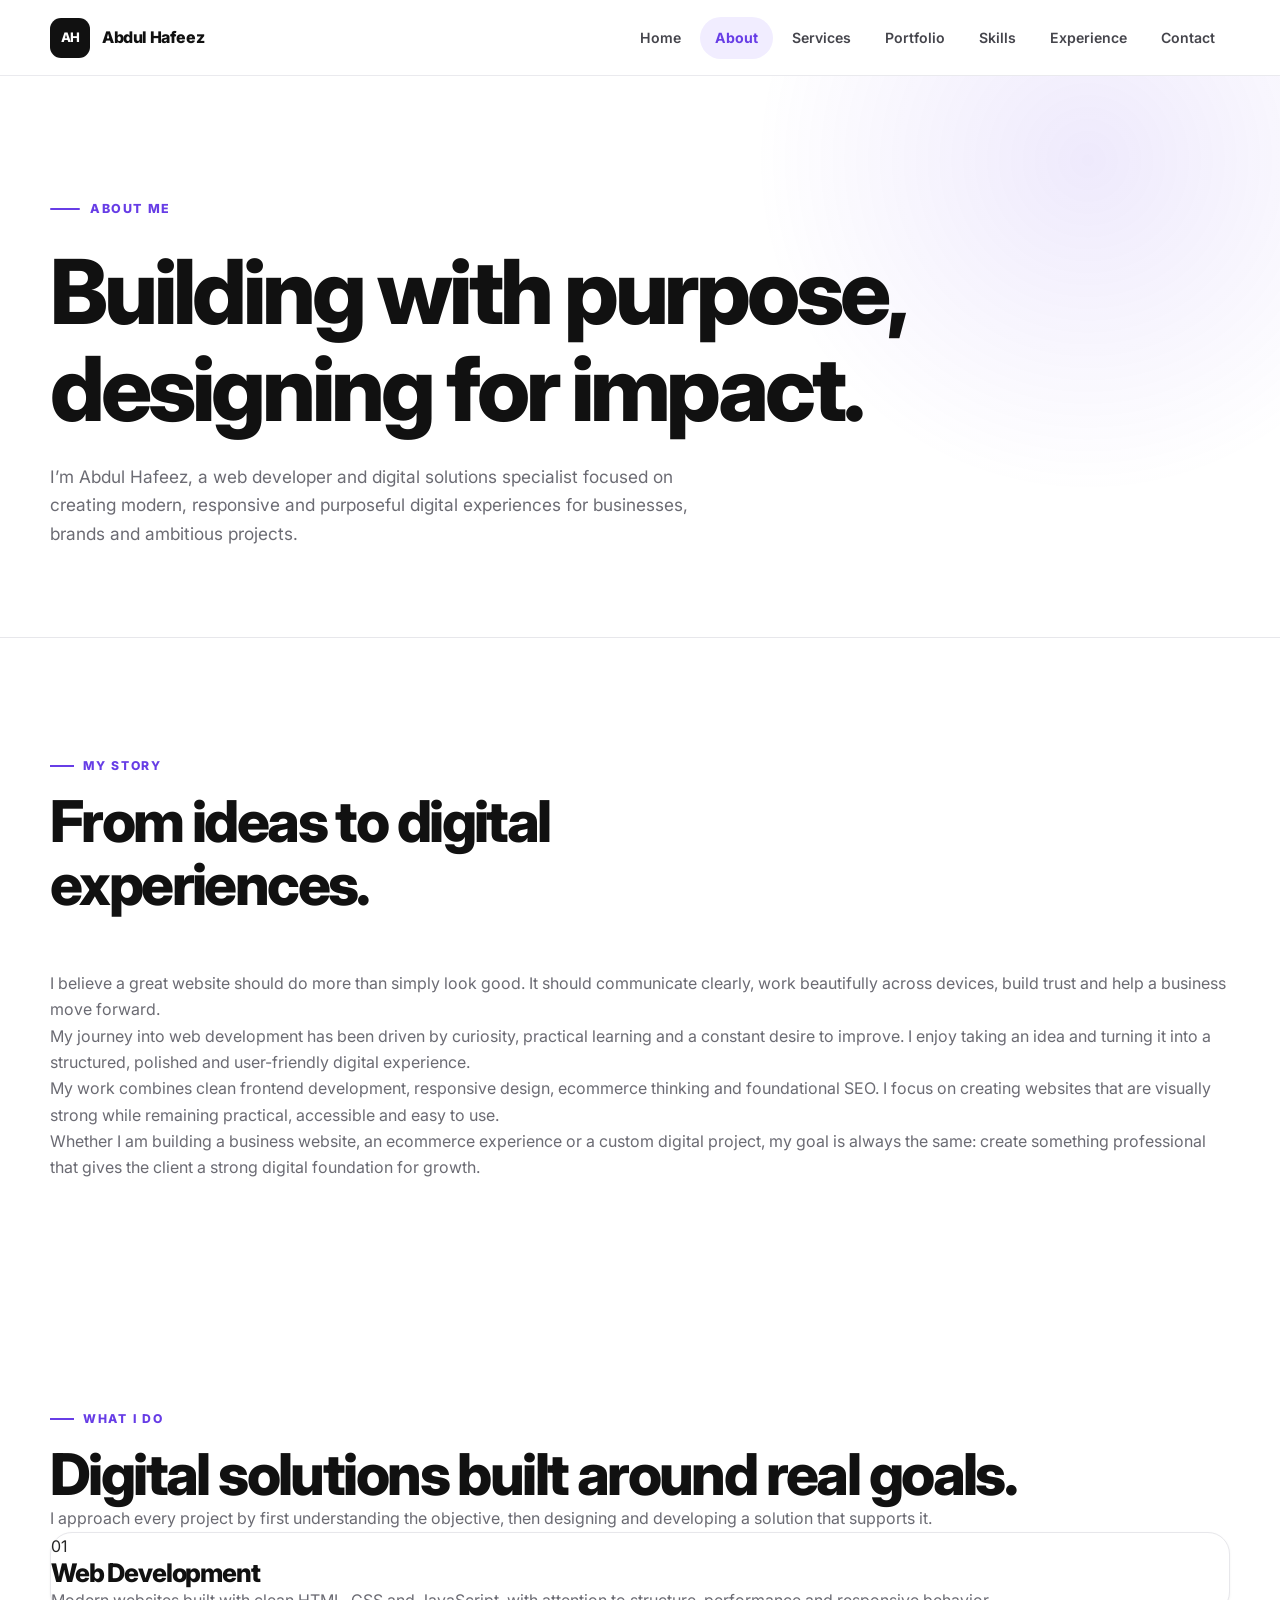
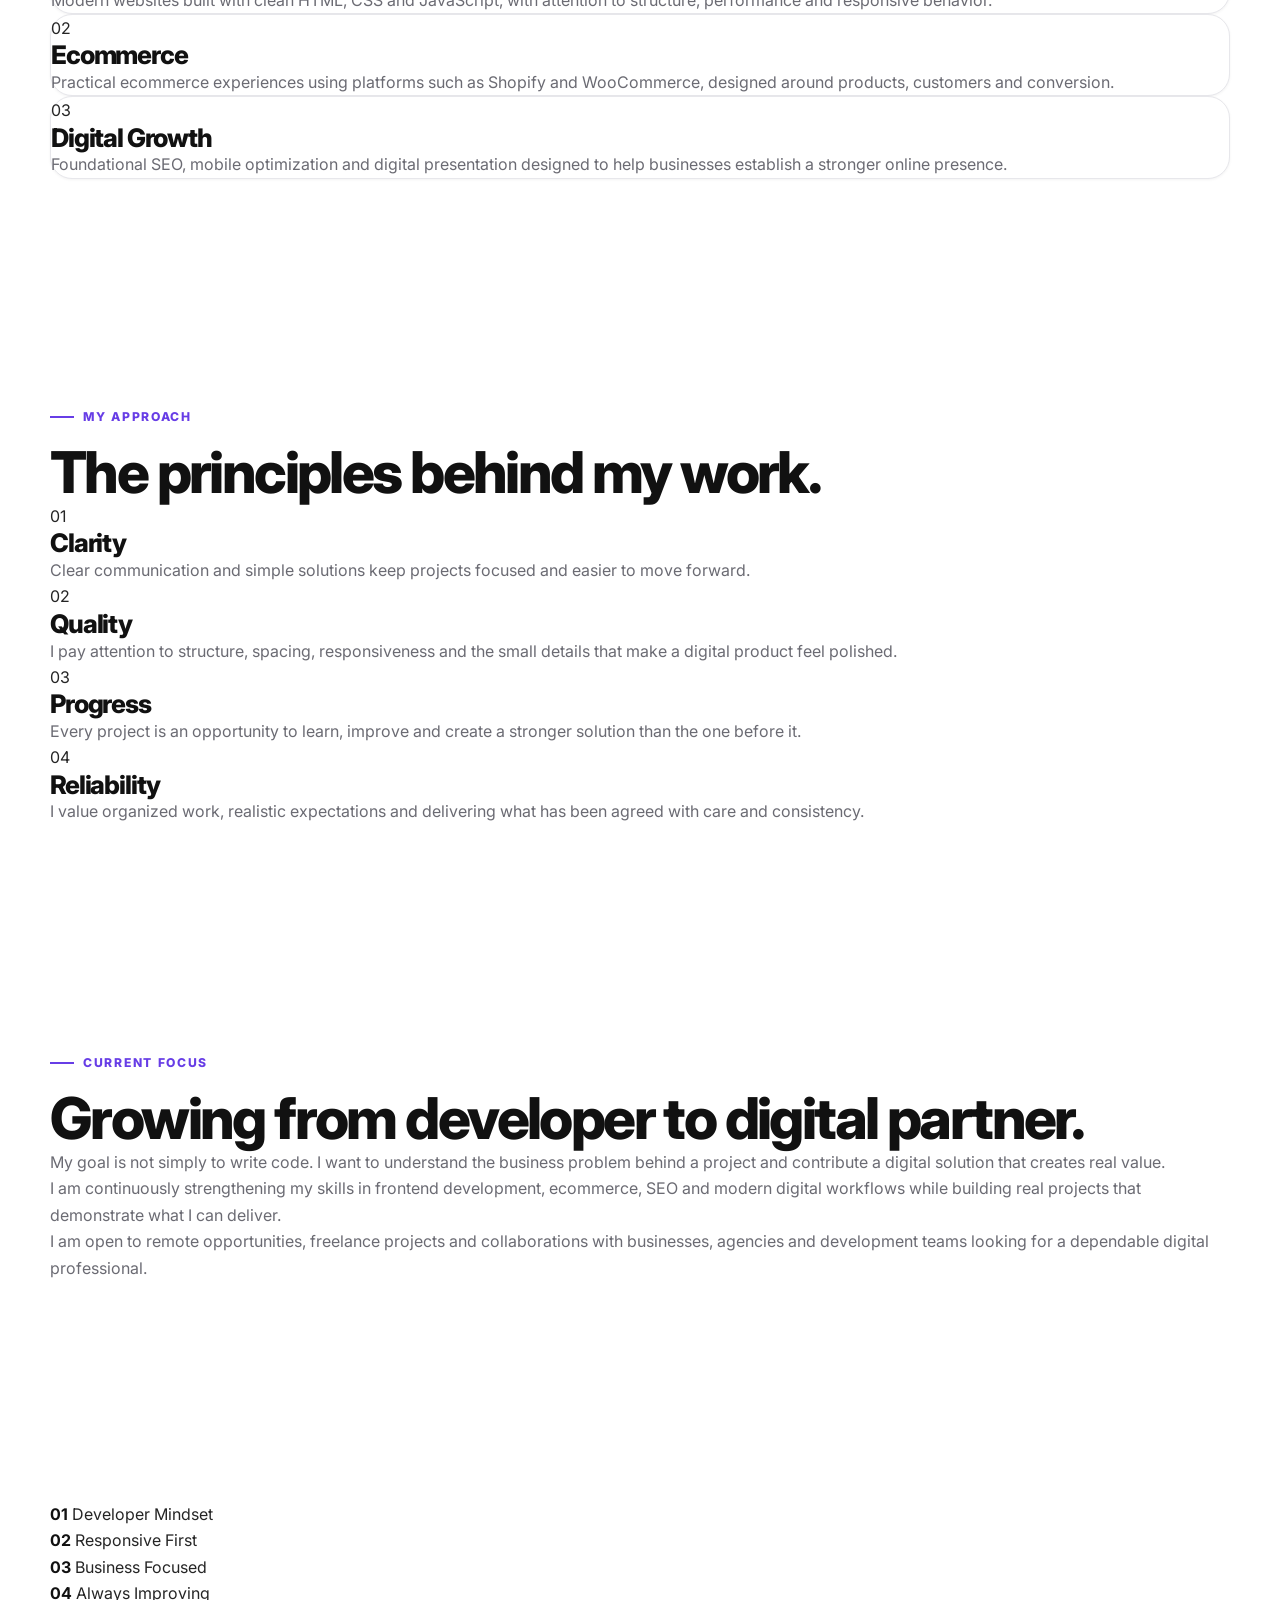
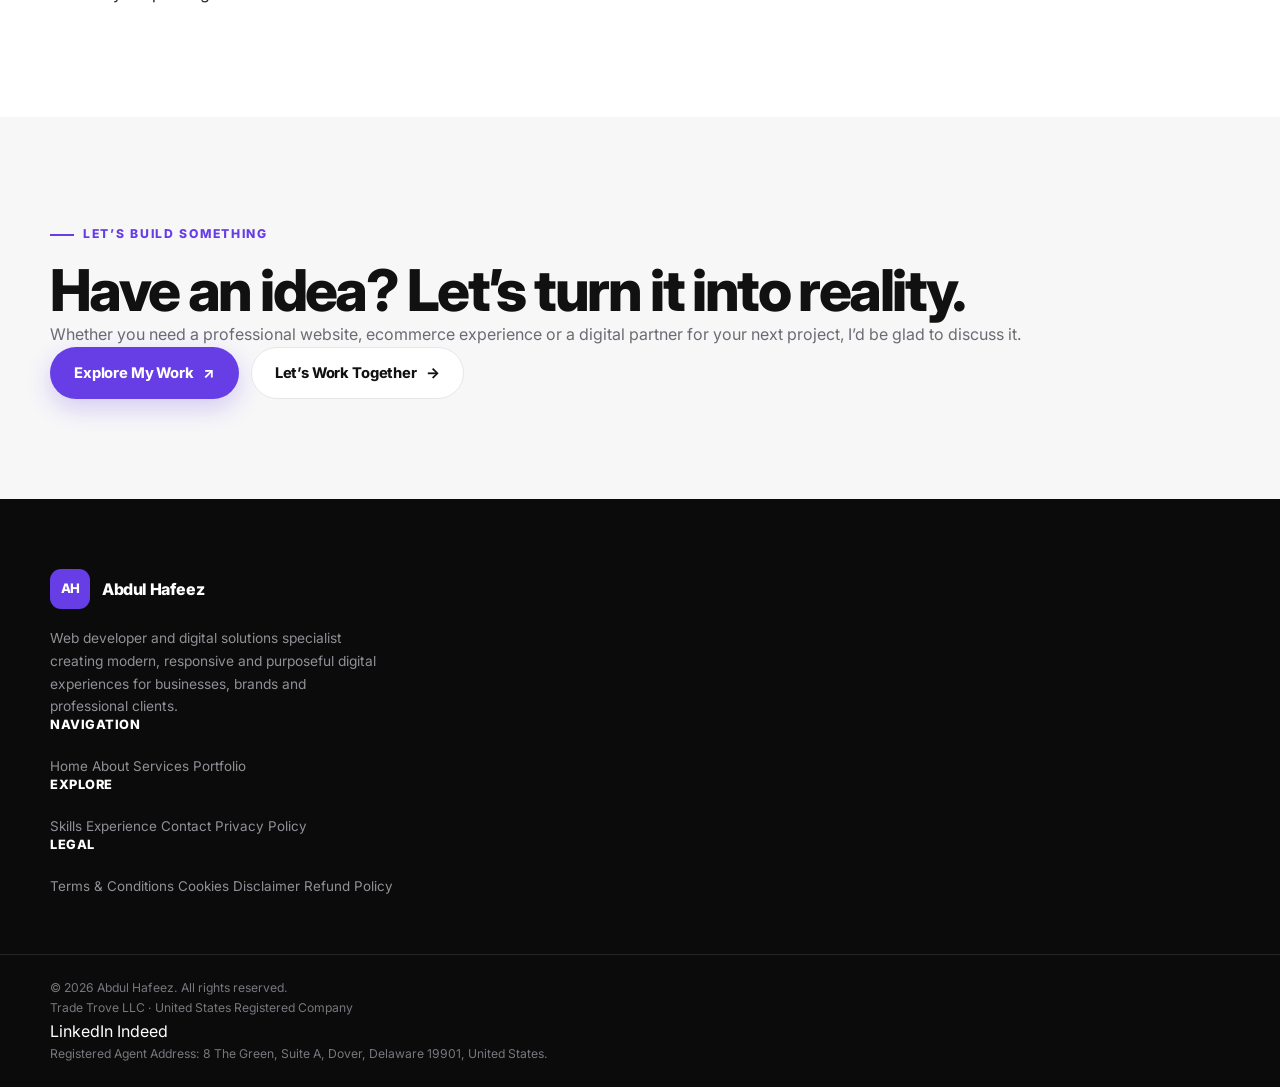
==== commit 74357cda: "Update about.html" ====
--- a/about.html
+++ b/about.html
@@ -505,87 +505,132 @@
 
 
   <!-- =====================================================
-       FOOTER
-       ===================================================== -->
-
-  <footer class="site-footer">
-
-    <div class="container footer-main">
-
-      <div class="footer-brand">
-
-        <a href="index.html" class="brand">
-          <span class="brand-mark">AH</span>
-          <span class="brand-name">Abdul Hafeez</span>
-        </a>
-
-        <p>
-          Web development and digital solutions for modern businesses,
-          brands and ambitious ideas.
-        </p>
-
-      </div>
-
-
-      <div class="footer-column">
-
-        <h4>
-          Navigation
-        </h4>
-
-        <a href="index.html">Home</a>
-        <a href="about.html">About</a>
-        <a href="services.html">Services</a>
-        <a href="portfolio.html">Portfolio</a>
-
-      </div>
-
-
-      <div class="footer-column">
-
-        <h4>
-          Explore
-        </h4>
-
-        <a href="skills.html">Skills</a>
-        <a href="experience.html">Experience</a>
-        <a href="contact.html">Contact</a>
-
-      </div>
-
-
-      <div class="footer-column">
-
-        <h4>
-          Services
-        </h4>
-
-        <a href="services.html">Web Development</a>
-        <a href="services.html">Ecommerce</a>
-        <a href="services.html">SEO Foundations</a>
-
-      </div>
+     FOOTER
+     ===================================================== -->
+
+<footer class="site-footer">
+
+  <div class="container footer-main">
+
+    <!-- FOOTER BRAND -->
+    <div class="footer-brand">
+
+      <a href="index.html" class="brand">
+        <span class="brand-mark">AH</span>
+        <span class="brand-name">Abdul Hafeez</span>
+      </a>
+
+      <p>
+        Web developer and digital solutions specialist
+        creating modern, responsive and purposeful
+        digital experiences for businesses, brands and
+        professional clients.
+      </p>
 
     </div>
 
 
-    <div class="footer-bottom">
-
-      <div class="container">
+    <!-- NAVIGATION -->
+    <div class="footer-column">
+
+      <h4>
+        Navigation
+      </h4>
+
+      <a href="index.html">Home</a>
+      <a href="about.html">About</a>
+      <a href="services.html">Services</a>
+      <a href="portfolio.html">Portfolio</a>
+
+    </div>
+
+
+    <!-- EXPLORE -->
+    <div class="footer-column">
+
+      <h4>
+        Explore
+      </h4>
+
+      <a href="skills.html">Skills</a>
+      <a href="experience.html">Experience</a>
+      <a href="contact.html">Contact</a>
+      <a href="privacy.html">Privacy Policy</a>
+
+    </div>
+
+
+    <!-- LEGAL -->
+    <div class="footer-column">
+
+      <h4>
+        Legal
+      </h4>
+
+      <a href="terms.html">Terms &amp; Conditions</a>
+      <a href="cookies.html">Cookies</a>
+      <a href="disclaimer.html">Disclaimer</a>
+      <a href="refund-policy.html">Refund Policy</a>
+
+    </div>
+
+  </div>
+
+
+  <!-- FOOTER BOTTOM -->
+
+  <div class="footer-bottom">
+
+    <div class="container">
+
+      <div class="footer-bottom-inner">
 
         <p>
           © 2026 Abdul Hafeez. All rights reserved.
         </p>
 
         <p>
-          Web Developer & Digital Solutions Specialist
+          Trade Trove LLC · United States Registered Company
         </p>
 
-      </div>
+        <div class="footer-social">
+
+          <a
+            href="https://www.linkedin.com/in/abdul-hafeez-854a67441/?isSelfProfile=true"
+            target="_blank"
+            rel="noopener noreferrer"
+            aria-label="LinkedIn"
+          >
+            LinkedIn
+          </a>
+
+          <a
+            href="https://profile.indeed.com/?hl=en_US&amp;co=US&amp;from=gnav-homepage"
+            target="_blank"
+            rel="noopener noreferrer"
+            aria-label="Indeed"
+          >
+            Indeed
+          </a>
+
+        </div>
+
+      </div>
+
+
+      <p class="footer-address">
+
+        Registered Agent Address:
+        8 The Green, Suite A, Dover, Delaware 19901,
+        United States.
+
+      </p>
 
     </div>
 
-  </footer>
+  </div>
+
+</footer>
 
 
   <!-- =====================================================
